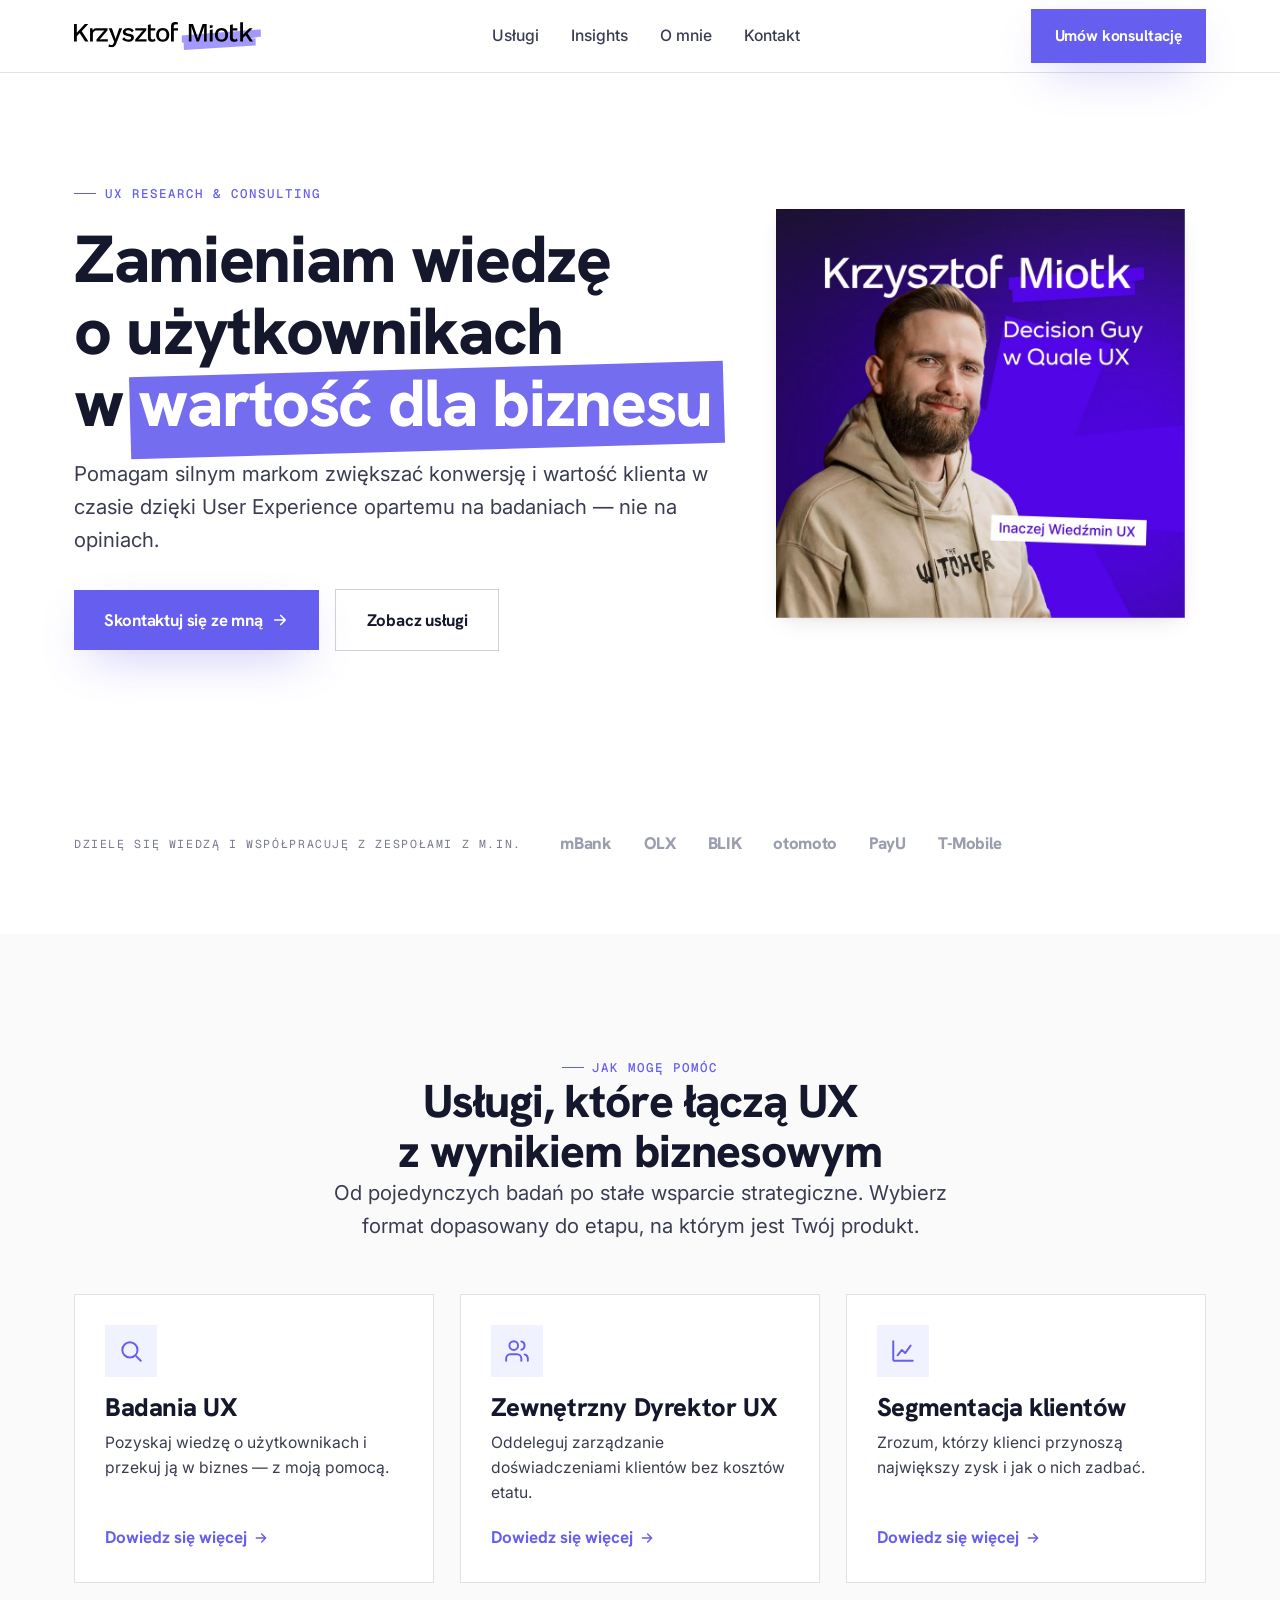
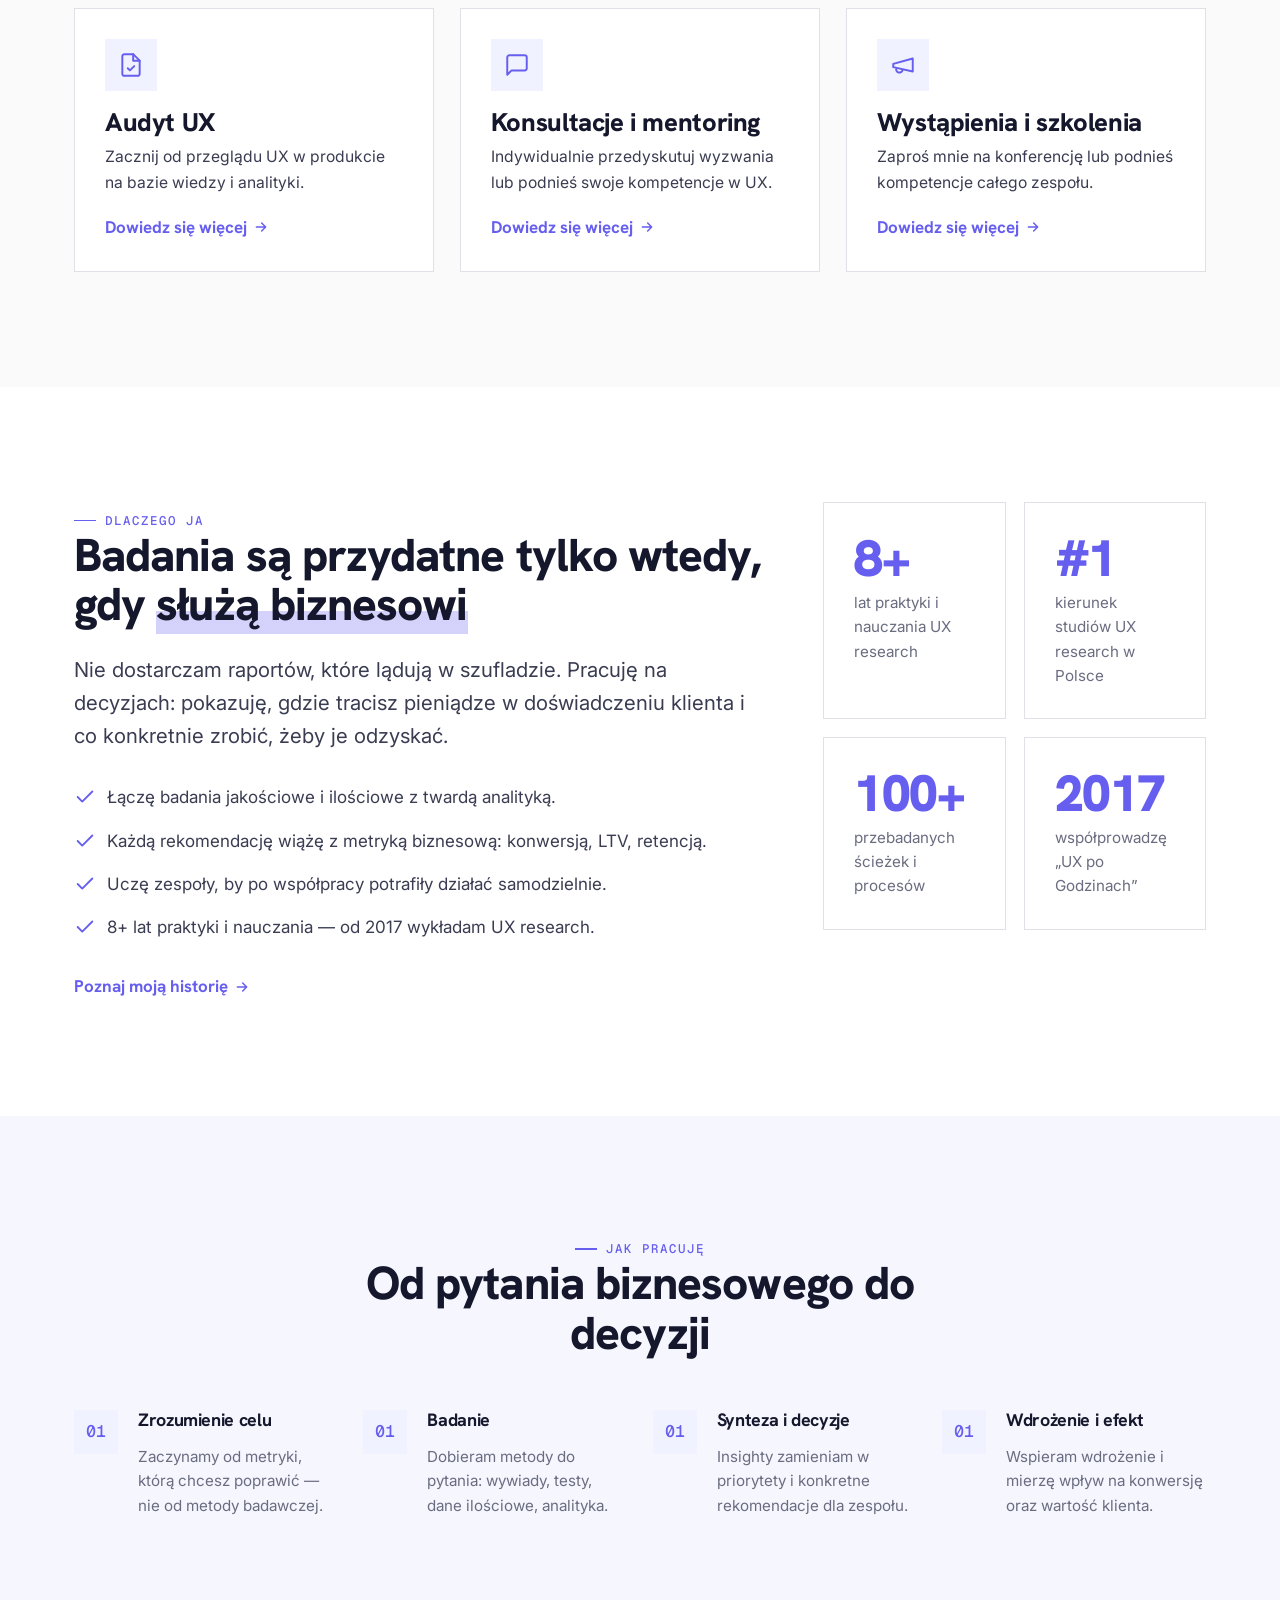
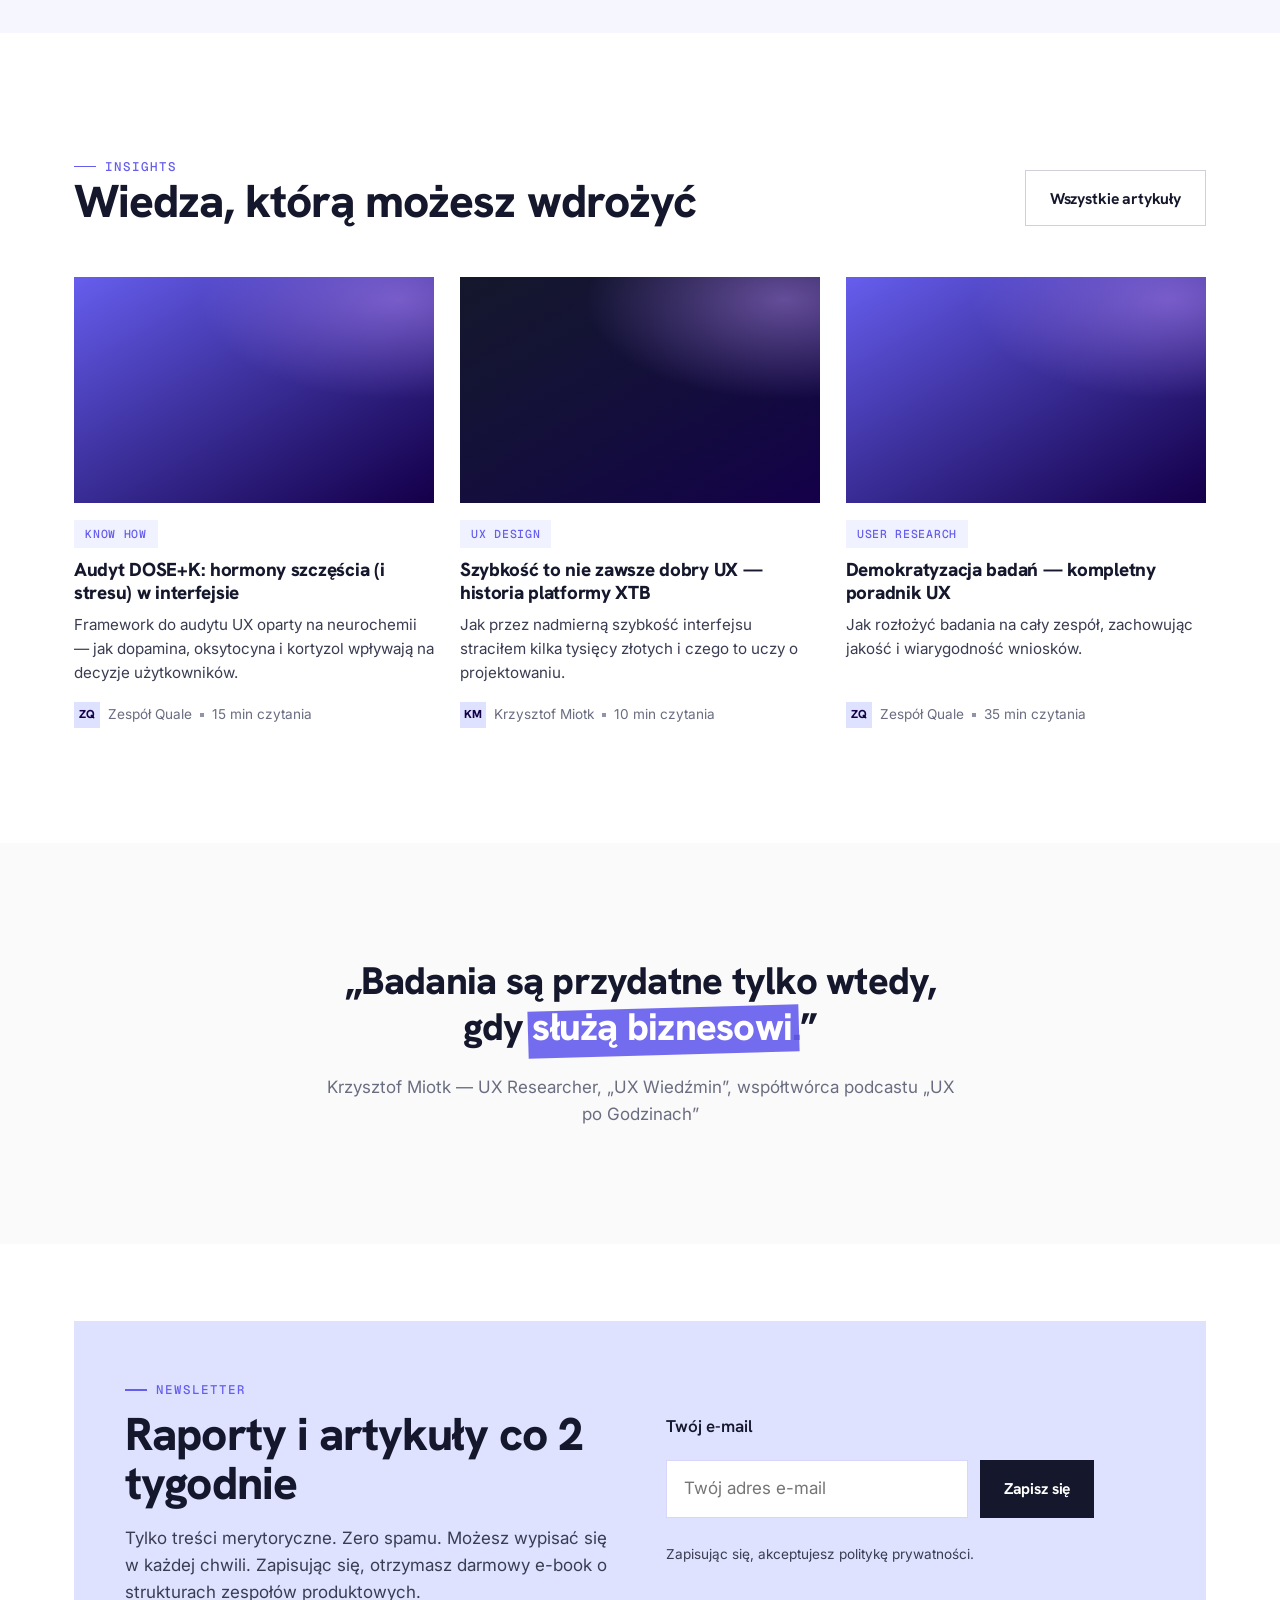
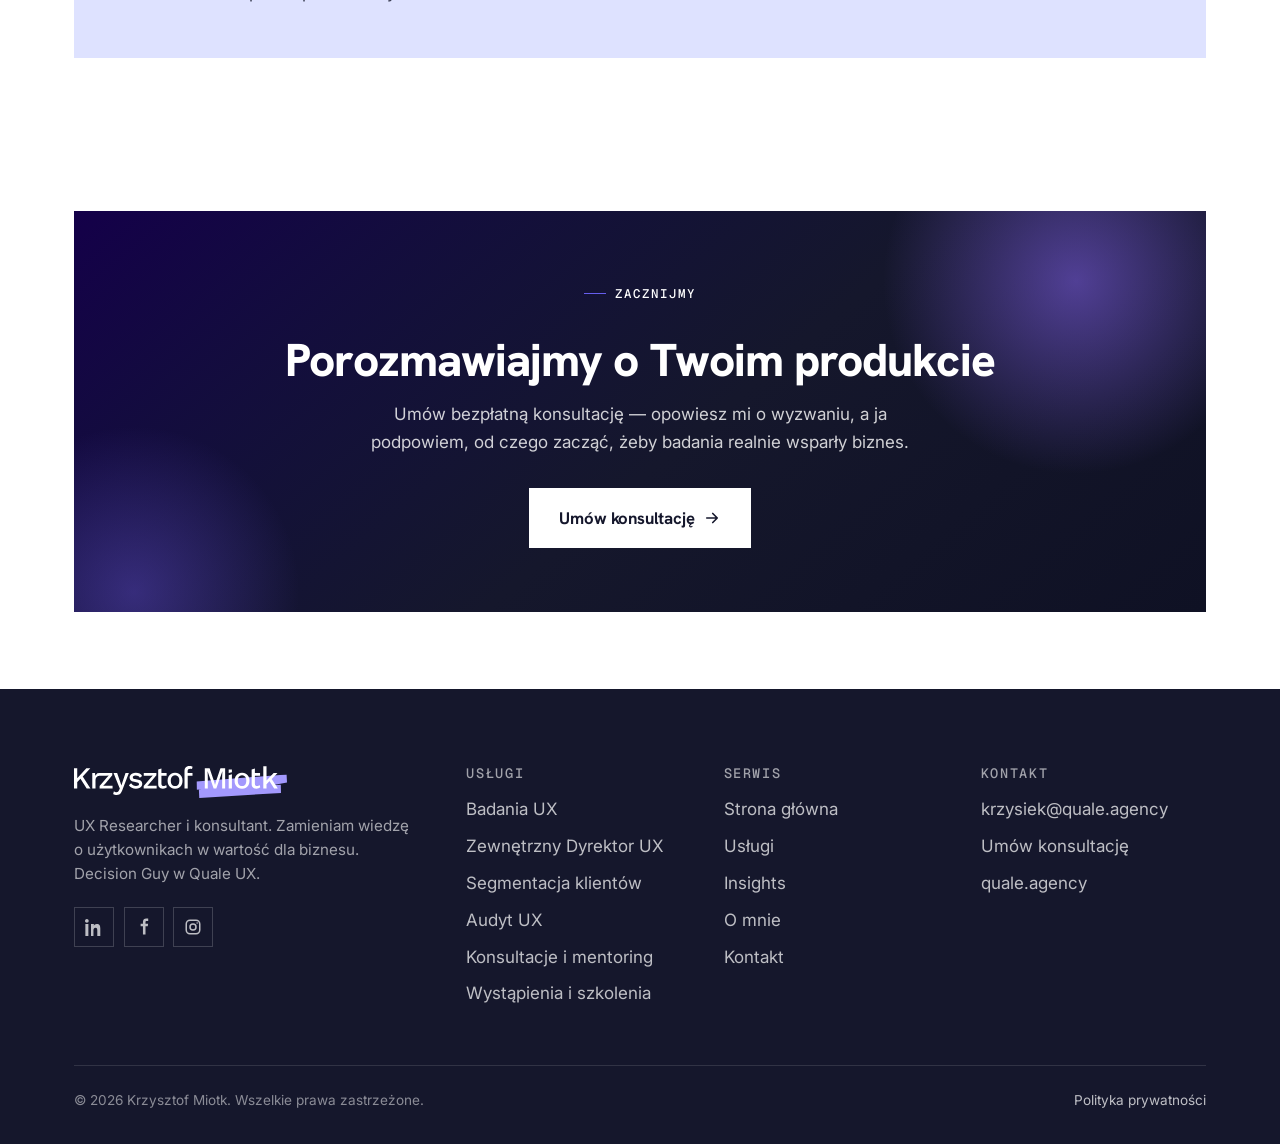
==== index.html @ 033b7e9b "Krzysztof Miotk — strona w brandingu QUALE Wielostronicowy serwis statyczny (HTML/CSS/JS) spójny z q" ====
<!DOCTYPE html>
<html lang="pl">
<head>
<meta charset="utf-8" />
<meta name="viewport" content="width=device-width, initial-scale=1" />
<title>Krzysztof Miotk — Zamieniam wiedzę o użytkownikach w wartość dla biznesu</title>
<meta name="description" content="UX Researcher i konsultant. Pomagam silnym markom zwiększać konwersję i wartość klienta w czasie dzięki User Experience opartemu na badaniach." />
<link rel="preconnect" href="https://fonts.googleapis.com" />
<link rel="preconnect" href="https://fonts.gstatic.com" crossorigin />
<link href="https://fonts.googleapis.com/css2?family=Hanken+Grotesk:wght@400;500;600;700;800;900&family=Inter:wght@400;500;600;700&family=Geist+Mono:wght@400;500&display=swap" rel="stylesheet" />
<link rel="stylesheet" href="css/styles.css" />
</head>
<body>

<!-- ===================== HEADER ===================== -->
<header class="site-header">
  <div class="wrap nav">
    <a href="index.html" class="brand" aria-label="Krzysztof Miotk — strona główna">
      <img src="assets/logo.svg" alt="Krzysztof Miotk" class="brand-logo" width="280" height="42" />
    </a>
    <nav class="nav-links" aria-label="Główna nawigacja">
      <a href="uslugi.html">Usługi</a>
      <a href="insights.html">Insights</a>
      <a href="o-mnie.html">O mnie</a>
      <a href="kontakt.html">Kontakt</a>
    </nav>
    <div class="nav-cta">
      <a href="kontakt.html" class="btn btn--primary nav-desk">Umów konsultację</a>
      <button class="nav-toggle" aria-label="Menu" aria-expanded="false" aria-controls="menu"><span></span></button>
    </div>
  </div>
</header>

<main>
<!-- ===================== HERO ===================== -->
<section class="hero">
  <div class="wrap hero-grid">
    <div>
      <p class="eyebrow" style="margin-bottom:1.2rem">UX Research &amp; Consulting</p>
      <h1>Zamieniam wiedzę o&nbsp;użytkownikach w&nbsp;<span class="mark mark--text">wartość dla biznesu</span></h1>
      <p class="lead">Pomagam silnym markom zwiększać konwersję i wartość klienta w czasie dzięki User Experience opartemu na badaniach — nie na opiniach.</p>
      <div class="hero-cta">
        <a href="kontakt.html" class="btn btn--primary btn--lg">Skontaktuj się ze mną
          <svg viewBox="0 0 24 24" fill="none" stroke="currentColor" stroke-width="2.2" stroke-linecap="round" stroke-linejoin="round"><path d="M5 12h14M13 6l6 6-6 6"/></svg>
        </a>
        <a href="uslugi.html" class="btn btn--ghost btn--lg">Zobacz usługi</a>
      </div>
    </div>
    <figure class="figure hero-figure">
      <img class="portrait-photo" src="assets/img/krzysztof-portret.jpg" alt="Krzysztof Miotk — Decision Guy w Quale UX, inaczej Wiedźmin UX" width="280" height="316" />
    </figure>
  </div>
</section>

<!-- ===================== TRUST ===================== -->
<section class="wrap section--tight">
  <div class="trust">
    <span class="label">Dzielę się wiedzą i&nbsp;współpracuję z&nbsp;zespołami z&nbsp;m.in.</span>
    <div class="logos">
      <span>mBank</span><span>OLX</span><span>BLIK</span><span>otomoto</span><span>PayU</span><span>T-Mobile</span>
    </div>
  </div>
</section>

<!-- ===================== USŁUGI ===================== -->
<section class="section section--soft" id="uslugi">
  <div class="wrap">
    <div class="section-head center reveal">
      <p class="eyebrow" style="justify-content:center">Jak mogę pomóc</p>
      <h2>Usługi, które łączą UX z&nbsp;wynikiem biznesowym</h2>
      <p class="lead">Od pojedynczych badań po stałe wsparcie strategiczne. Wybierz format dopasowany do etapu, na którym jest Twój produkt.</p>
    </div>

    <div class="grid grid-3 reveal">
      <a href="badania-ux.html" class="card">
        <div class="ico">
          <svg viewBox="0 0 24 24" fill="none" stroke="currentColor" stroke-width="1.8" stroke-linecap="round" stroke-linejoin="round"><circle cx="11" cy="11" r="7"/><path d="M21 21l-4.3-4.3"/></svg>
        </div>
        <h3>Badania UX</h3>
        <p>Pozyskaj wiedzę o użytkownikach i przekuj ją w biznes — z moją pomocą.</p>
        <span class="card-foot link-arrow">Dowiedz się więcej <svg viewBox="0 0 24 24" fill="none" stroke="currentColor" stroke-width="2.2" stroke-linecap="round" stroke-linejoin="round"><path d="M5 12h14M13 6l6 6-6 6"/></svg></span>
      </a>

      <a href="zewnetrzny-dyrektor-ux.html" class="card">
        <div class="ico">
          <svg viewBox="0 0 24 24" fill="none" stroke="currentColor" stroke-width="1.8" stroke-linecap="round" stroke-linejoin="round"><path d="M16 21v-2a4 4 0 0 0-4-4H6a4 4 0 0 0-4 4v2"/><circle cx="9" cy="7" r="4"/><path d="M22 21v-2a4 4 0 0 0-3-3.87M16 3.13a4 4 0 0 1 0 7.75"/></svg>
        </div>
        <h3>Zewnętrzny Dyrektor UX</h3>
        <p>Oddeleguj zarządzanie doświadczeniami klientów bez kosztów etatu.</p>
        <span class="card-foot link-arrow">Dowiedz się więcej <svg viewBox="0 0 24 24" fill="none" stroke="currentColor" stroke-width="2.2" stroke-linecap="round" stroke-linejoin="round"><path d="M5 12h14M13 6l6 6-6 6"/></svg></span>
      </a>

      <a href="segmentacja-klientow.html" class="card">
        <div class="ico">
          <svg viewBox="0 0 24 24" fill="none" stroke="currentColor" stroke-width="1.8" stroke-linecap="round" stroke-linejoin="round"><path d="M21 21H4a1 1 0 0 1-1-1V3"/><path d="M7 16l4-5 3 3 5-7"/></svg>
        </div>
        <h3>Segmentacja klientów</h3>
        <p>Zrozum, którzy klienci przynoszą największy zysk i jak o nich zadbać.</p>
        <span class="card-foot link-arrow">Dowiedz się więcej <svg viewBox="0 0 24 24" fill="none" stroke="currentColor" stroke-width="2.2" stroke-linecap="round" stroke-linejoin="round"><path d="M5 12h14M13 6l6 6-6 6"/></svg></span>
      </a>

      <a href="audyt-ux.html" class="card">
        <div class="ico">
          <svg viewBox="0 0 24 24" fill="none" stroke="currentColor" stroke-width="1.8" stroke-linecap="round" stroke-linejoin="round"><path d="M14 2H6a2 2 0 0 0-2 2v16a2 2 0 0 0 2 2h12a2 2 0 0 0 2-2V8z"/><path d="M14 2v6h6M9 15l2 2 4-4"/></svg>
        </div>
        <h3>Audyt UX</h3>
        <p>Zacznij od przeglądu UX w produkcie na bazie wiedzy i analityki.</p>
        <span class="card-foot link-arrow">Dowiedz się więcej <svg viewBox="0 0 24 24" fill="none" stroke="currentColor" stroke-width="2.2" stroke-linecap="round" stroke-linejoin="round"><path d="M5 12h14M13 6l6 6-6 6"/></svg></span>
      </a>

      <a href="konsultacje-i-mentoring.html" class="card">
        <div class="ico">
          <svg viewBox="0 0 24 24" fill="none" stroke="currentColor" stroke-width="1.8" stroke-linecap="round" stroke-linejoin="round"><path d="M21 15a2 2 0 0 1-2 2H7l-4 4V5a2 2 0 0 1 2-2h14a2 2 0 0 1 2 2z"/></svg>
        </div>
        <h3>Konsultacje i mentoring</h3>
        <p>Indywidualnie przedyskutuj wyzwania lub podnieś swoje kompetencje w UX.</p>
        <span class="card-foot link-arrow">Dowiedz się więcej <svg viewBox="0 0 24 24" fill="none" stroke="currentColor" stroke-width="2.2" stroke-linecap="round" stroke-linejoin="round"><path d="M5 12h14M13 6l6 6-6 6"/></svg></span>
      </a>

      <a href="wystapienia-i-szkolenia.html" class="card">
        <div class="ico">
          <svg viewBox="0 0 24 24" fill="none" stroke="currentColor" stroke-width="1.8" stroke-linecap="round" stroke-linejoin="round"><path d="M3 11l18-5v12L3 14v-3zM11.6 16.8a3 3 0 1 1-5.8-1.6"/></svg>
        </div>
        <h3>Wystąpienia i szkolenia</h3>
        <p>Zaproś mnie na konferencję lub podnieś kompetencje całego zespołu.</p>
        <span class="card-foot link-arrow">Dowiedz się więcej <svg viewBox="0 0 24 24" fill="none" stroke="currentColor" stroke-width="2.2" stroke-linecap="round" stroke-linejoin="round"><path d="M5 12h14M13 6l6 6-6 6"/></svg></span>
      </a>
    </div>
  </div>
</section>

<!-- ===================== WARTOŚĆ / DLACZEGO ===================== -->
<section class="section">
  <div class="wrap split">
    <div class="reveal">
      <p class="eyebrow">Dlaczego ja</p>
      <h2 class="mb-3">Badania są przydatne tylko wtedy, gdy <span class="uline">służą biznesowi</span></h2>
      <p class="lead mb-3">Nie dostarczam raportów, które lądują w szufladzie. Pracuję na decyzjach: pokazuję, gdzie tracisz pieniądze w doświadczeniu klienta i co konkretnie zrobić, żeby je odzyskać.</p>
      <ul class="checklist">
        <li><svg viewBox="0 0 24 24" fill="none" stroke="currentColor" stroke-width="2" stroke-linecap="round" stroke-linejoin="round"><path d="M20 6L9 17l-5-5"/></svg> Łączę badania jakościowe i ilościowe z twardą analityką.</li>
        <li><svg viewBox="0 0 24 24" fill="none" stroke="currentColor" stroke-width="2" stroke-linecap="round" stroke-linejoin="round"><path d="M20 6L9 17l-5-5"/></svg> Każdą rekomendację wiążę z metryką biznesową: konwersją, LTV, retencją.</li>
        <li><svg viewBox="0 0 24 24" fill="none" stroke="currentColor" stroke-width="2" stroke-linecap="round" stroke-linejoin="round"><path d="M20 6L9 17l-5-5"/></svg> Uczę zespoły, by po współpracy potrafiły działać samodzielnie.</li>
        <li><svg viewBox="0 0 24 24" fill="none" stroke="currentColor" stroke-width="2" stroke-linecap="round" stroke-linejoin="round"><path d="M20 6L9 17l-5-5"/></svg> 8+ lat praktyki i nauczania — od 2017 wykładam UX research.</li>
      </ul>
      <a href="o-mnie.html" class="link-arrow mt-3">Poznaj moją historię <svg viewBox="0 0 24 24" fill="none" stroke="currentColor" stroke-width="2.2" stroke-linecap="round" stroke-linejoin="round"><path d="M5 12h14M13 6l6 6-6 6"/></svg></a>
    </div>
    <div class="stats reveal" style="grid-template-columns:1fr 1fr; gap:18px;">
      <div class="card stat"><div class="num">8+</div><div class="cap">lat praktyki i nauczania UX research</div></div>
      <div class="card stat"><div class="num">#1</div><div class="cap">kierunek studiów UX research w Polsce</div></div>
      <div class="card stat"><div class="num">100+</div><div class="cap">przebadanych ścieżek i procesów</div></div>
      <div class="card stat"><div class="num">2017</div><div class="cap">współprowadzę „UX po Godzinach”</div></div>
    </div>
  </div>
</section>

<!-- ===================== PODEJŚCIE ===================== -->
<section class="section section--tint">
  <div class="wrap">
    <div class="section-head center reveal">
      <p class="eyebrow" style="justify-content:center">Jak pracuję</p>
      <h2>Od pytania biznesowego do decyzji</h2>
    </div>
    <div class="grid grid-4 reveal">
      <div class="step stack">
        <h4>Zrozumienie celu</h4>
        <p class="muted" style="font-size:.95rem">Zaczynamy od metryki, którą chcesz poprawić — nie od metody badawczej.</p>
      </div>
      <div class="step stack">
        <h4>Badanie</h4>
        <p class="muted" style="font-size:.95rem">Dobieram metody do pytania: wywiady, testy, dane ilościowe, analityka.</p>
      </div>
      <div class="step stack">
        <h4>Synteza i decyzje</h4>
        <p class="muted" style="font-size:.95rem">Insighty zamieniam w priorytety i konkretne rekomendacje dla zespołu.</p>
      </div>
      <div class="step stack">
        <h4>Wdrożenie i efekt</h4>
        <p class="muted" style="font-size:.95rem">Wspieram wdrożenie i mierzę wpływ na konwersję oraz wartość klienta.</p>
      </div>
    </div>
  </div>
</section>

<!-- ===================== INSIGHTS PREVIEW ===================== -->
<section class="section">
  <div class="wrap">
    <div class="section-head reveal" style="display:flex; justify-content:space-between; align-items:flex-end; max-width:none; gap:1rem; flex-wrap:wrap;">
      <div>
        <p class="eyebrow">Insights</p>
        <h2>Wiedza, którą możesz wdrożyć</h2>
      </div>
      <a href="insights.html" class="btn btn--ghost">Wszystkie artykuły</a>
    </div>
    <div class="grid grid-3 reveal">
      <a href="insights.html" class="article" data-cat="strategia">
        <div class="thumb"></div>
        <div class="meta"><span class="tag">Know How</span></div>
        <h3>Audyt DOSE+K: hormony szczęścia (i stresu) w interfejsie</h3>
        <p>Framework do audytu UX oparty na neurochemii — jak dopamina, oksytocyna i kortyzol wpływają na decyzje użytkowników.</p>
        <div class="byline"><span class="avatar">ZQ</span> Zespół Quale <span class="dot"></span> 15 min czytania</div>
      </a>
      <a href="insights.html" class="article" data-cat="product">
        <div class="thumb alt"></div>
        <div class="meta"><span class="tag">UX Design</span></div>
        <h3>Szybkość to nie zawsze dobry UX — historia platformy XTB</h3>
        <p>Jak przez nadmierną szybkość interfejsu straciłem kilka tysięcy złotych i czego to uczy o projektowaniu.</p>
        <div class="byline"><span class="avatar">KM</span> Krzysztof Miotk <span class="dot"></span> 10 min czytania</div>
      </a>
      <a href="insights.html" class="article" data-cat="research">
        <div class="thumb"></div>
        <div class="meta"><span class="tag">User Research</span></div>
        <h3>Demokratyzacja badań — kompletny poradnik UX</h3>
        <p>Jak rozłożyć badania na cały zespół, zachowując jakość i wiarygodność wniosków.</p>
        <div class="byline"><span class="avatar">ZQ</span> Zespół Quale <span class="dot"></span> 35 min czytania</div>
      </a>
    </div>
  </div>
</section>

<!-- ===================== CYTAT ===================== -->
<section class="section section--soft">
  <div class="wrap center reveal" style="max-width:62ch">
    <p class="quote">„Badania są przydatne tylko wtedy, gdy <span class="mark">służą biznesowi</span>.”</p>
    <p class="mt-3 muted">Krzysztof Miotk — UX Researcher, „UX Wiedźmin”, współtwórca podcastu „UX po Godzinach”</p>
  </div>
</section>

<!-- ===================== NEWSLETTER ===================== -->
<section class="section section--tight">
  <div class="wrap">
    <div class="newsletter reveal">
      <div class="grid grid-2" style="align-items:center; gap:clamp(24px,4vw,56px)">
        <div>
          <p class="eyebrow">Newsletter</p>
          <h2 style="margin:.6rem 0 1rem">Raporty i artykuły co 2 tygodnie</h2>
          <p>Tylko treści merytoryczne. Zero spamu. Możesz wypisać się w każdej chwili. Zapisując się, otrzymasz darmowy e-book o strukturach zespołów produktowych.</p>
        </div>
        <div>
          <form data-demo>
            <label for="nl-email" class="visually-hidden" style="font-family:var(--font-display);font-weight:600;display:block;margin-bottom:.5rem">Twój e-mail</label>
            <div style="display:flex; gap:.75rem; flex-wrap:wrap;">
              <input id="nl-email" type="email" required placeholder="Twój adres e-mail" />
              <button type="submit" class="btn btn--dark">Zapisz się</button>
            </div>
            <p class="small" data-note>Zapisując się, akceptujesz politykę prywatności.</p>
          </form>
        </div>
      </div>
    </div>
  </div>
</section>

<!-- ===================== CTA BAND ===================== -->
<section class="section section--tight">
  <div class="wrap">
    <div class="cta-band reveal">
      <p class="eyebrow" style="justify-content:center; color:#fff">Zacznijmy</p>
      <h2>Porozmawiajmy o Twoim produkcie</h2>
      <p>Umów bezpłatną konsultację — opowiesz mi o wyzwaniu, a ja podpowiem, od czego zacząć, żeby badania realnie wsparły biznes.</p>
      <a href="kontakt.html" class="btn btn--light btn--lg">Umów konsultację
        <svg viewBox="0 0 24 24" fill="none" stroke="currentColor" stroke-width="2.2" stroke-linecap="round" stroke-linejoin="round"><path d="M5 12h14M13 6l6 6-6 6"/></svg>
      </a>
    </div>
  </div>
</section>
</main>

<!-- ===================== FOOTER ===================== -->
<footer class="site-footer">
  <div class="wrap">
    <div class="footer-grid">
      <div>
        <div class="brand"><img src="assets/logo-white.svg" alt="Krzysztof Miotk" class="brand-logo" width="280" height="42" /></div>
        <p class="footer-about">UX Researcher i konsultant. Zamieniam wiedzę o użytkownikach w wartość dla biznesu. Decision Guy w Quale UX.</p>
        <div class="socials">
          <a href="https://www.linkedin.com/" aria-label="LinkedIn" target="_blank" rel="noopener"><svg viewBox="0 0 24 24" fill="currentColor"><path d="M4.98 3.5A2.5 2.5 0 1 1 0 3.5a2.5 2.5 0 0 1 4.98 0zM.5 8h4V24h-4V8zM8 8h3.8v2.2h.05c.53-1 1.83-2.2 3.77-2.2 4.03 0 4.78 2.65 4.78 6.1V24h-4v-7.1c0-1.7-.03-3.9-2.38-3.9-2.38 0-2.75 1.86-2.75 3.78V24H8V8z"/></svg></a>
          <a href="https://www.facebook.com/" aria-label="Facebook" target="_blank" rel="noopener"><svg viewBox="0 0 24 24" fill="currentColor"><path d="M14 9h3l.5-3.5H14V3.8c0-1 .3-1.7 1.8-1.7H17.6V-1.2C17.3-1.3 16.3-1.4 15-1.4c-2.6 0-4.4 1.6-4.4 4.5V5.5H7.5V9h3.1v11H14V9z" transform="translate(0 2)"/></svg></a>
          <a href="https://www.instagram.com/" aria-label="Instagram" target="_blank" rel="noopener"><svg viewBox="0 0 24 24" fill="none" stroke="currentColor" stroke-width="2"><rect x="3" y="3" width="18" height="18" rx="5"/><circle cx="12" cy="12" r="4"/><circle cx="17.5" cy="6.5" r="1" fill="currentColor" stroke="none"/></svg></a>
        </div>
      </div>
      <div class="footer-col">
        <h4>Usługi</h4>
        <ul>
          <li><a href="badania-ux.html">Badania UX</a></li>
          <li><a href="zewnetrzny-dyrektor-ux.html">Zewnętrzny Dyrektor UX</a></li>
          <li><a href="segmentacja-klientow.html">Segmentacja klientów</a></li>
          <li><a href="audyt-ux.html">Audyt UX</a></li>
          <li><a href="konsultacje-i-mentoring.html">Konsultacje i mentoring</a></li>
          <li><a href="wystapienia-i-szkolenia.html">Wystąpienia i szkolenia</a></li>
        </ul>
      </div>
      <div class="footer-col">
        <h4>Serwis</h4>
        <ul>
          <li><a href="index.html">Strona główna</a></li>
          <li><a href="uslugi.html">Usługi</a></li>
          <li><a href="insights.html">Insights</a></li>
          <li><a href="o-mnie.html">O mnie</a></li>
          <li><a href="kontakt.html">Kontakt</a></li>
        </ul>
      </div>
      <div class="footer-col">
        <h4>Kontakt</h4>
        <ul>
          <li><a href="mailto:krzysiek@quale.agency">krzysiek@quale.agency</a></li>
          <li><a href="kontakt.html">Umów konsultację</a></li>
          <li><a href="https://quale.agency" target="_blank" rel="noopener">quale.agency</a></li>
        </ul>
      </div>
    </div>
    <div class="footer-bottom">
      <span>© <span data-year>2025</span> Krzysztof Miotk. Wszelkie prawa zastrzeżone.</span>
      <a href="#">Polityka prywatności</a>
    </div>
  </div>
</footer>

<script src="js/main.js"></script>
</body>
</html>
---- css/styles.css ----
/* =========================================================================
   Krzysztof Miotk — Design System (spójny z QUALE Branding)
   Tokeny przeniesione 1:1 z quale.agency:
   - Fonty:  Hanken Grotesk (display) / Inter (sans) / Geist Mono (mono)
   - Kolory: brand purple oklch(57.2% .21 280), brand-dark #15172c, itd.
   ========================================================================= */

:root {
  /* --- Marka (z quale.agency) --- */
  --brand:            oklch(57.2% 0.21 280);   /* fioletowy akcent QUALE */
  --brand-strong:     oklch(50% 0.23 282);     /* mocniejszy hover */
  --brand-deep:       oklch(20% 0.12 282);     /* deep purple (gradienty) */
  --brand-light:      oklch(92% 0.048 280);    /* lawenda (tła) */
  --brand-lighter:    oklch(96.5% 0.022 285);  /* bardzo jasna lawenda */
  --brand-dark:       #15172c;                 /* granat / primary text */
  --brand-yellow:     oklch(87.6% 0.174 97);   /* żółty akcent */

  /* --- Neutralne --- */
  --bg:               #ffffff;
  --bg-soft:          #fafafa;
  --bg-tint:          oklch(97.5% 0.012 285);
  --ink:              #15172c;
  --ink-soft:         #3a3d52;
  --muted:            #6a6d80;
  --muted-2:          #9094a6;
  --line:             oklch(91% 0.008 285);
  --line-strong:      oklch(86% 0.012 285);
  --white:            #ffffff;

  /* --- Typografia --- */
  --font-display: "Hanken Grotesk", "Inter", system-ui, sans-serif;
  --font-sans:    "Inter", system-ui, -apple-system, sans-serif;
  --font-mono:    "Geist Mono", ui-monospace, "SFMono-Regular", Menlo, monospace;

  /* --- Skala / promienie / cienie --- */
  --maxw: 1180px;
  --radius-sm: 0px;
  --radius:    0px;
  --radius-lg: 0px;
  --radius-xl: 0px;
  --shadow-sm: 0 1px 2px rgba(21,23,44,.04), 0 1px 3px rgba(21,23,44,.06);
  --shadow:    0 8px 24px -8px rgba(21,23,44,.12), 0 2px 8px -4px rgba(21,23,44,.08);
  --shadow-lg: 0 24px 60px -20px rgba(21,23,44,.22);
  --shadow-brand: 0 18px 48px -16px oklch(57.2% 0.21 280 / .45);

  --ease: cubic-bezier(.22,.61,.36,1);
}

/* ---------------------------------------------------------------- Reset */
*, *::before, *::after { box-sizing: border-box; }
* { margin: 0; }
html { scroll-behavior: smooth; -webkit-text-size-adjust: 100%; }
body {
  font-family: var(--font-sans);
  color: var(--ink);
  background: var(--bg);
  line-height: 1.6;
  font-size: 17px;
  -webkit-font-smoothing: antialiased;
  text-rendering: optimizeLegibility;
  overflow-x: hidden;
}
img, svg, video { display: block; max-width: 100%; }
a { color: inherit; text-decoration: none; }
button { font: inherit; cursor: pointer; border: none; background: none; }
ul { list-style: none; padding: 0; }
:focus-visible { outline: 3px solid var(--brand); outline-offset: 3px; border-radius: 4px; }

/* ------------------------------------------------------------ Typografia */
h1, h2, h3, h4 {
  font-family: var(--font-display);
  font-weight: 800;
  line-height: 1.08;
  letter-spacing: -0.02em;
  color: var(--ink);
}
h1 { font-size: clamp(2.4rem, 5.2vw, 4.2rem); }
h2 { font-size: clamp(1.9rem, 3.6vw, 3rem); }
h3 { font-size: clamp(1.3rem, 2vw, 1.7rem); letter-spacing: -0.015em; }
h4 { font-size: 1.12rem; font-weight: 700; }
p  { color: var(--ink-soft); }

.eyebrow {
  font-family: var(--font-mono);
  font-size: .78rem;
  font-weight: 500;
  letter-spacing: 0.16em;
  text-transform: uppercase;
  color: var(--brand);
  display: inline-flex;
  align-items: center;
  gap: .55rem;
}
.eyebrow::before {
  content: "";
  width: 22px; height: 1.5px;
  background: var(--brand);
  display: inline-block;
}

/* Sygnaturowy "marker" QUALE — fioletowe podświetlenie za słowem */
.mark { position: relative; white-space: nowrap; z-index: 0; }
.mark::before {
  content: "";
  position: absolute;
  inset: 12% -.18em -6% -.12em;
  background: var(--brand);
  opacity: .9;
  border-radius: 0;
  transform: rotate(-1.6deg);
  z-index: -1;
}
.mark--text { color: var(--white); }
/* wariant tylko-podkreślenie (na jasnym tle nagłówków) */
.uline { background-image: linear-gradient(transparent 62%, oklch(57.2% 0.21 280 / .28) 0); }

/* ---------------------------------------------------------------- Layout */
.wrap { width: 100%; max-width: var(--maxw); margin-inline: auto; padding-inline: 24px; }
.section { padding-block: clamp(64px, 9vw, 120px); }
.section--tight { padding-block: clamp(48px, 6vw, 80px); }
.section--soft { background: var(--bg-soft); }
.section--tint { background: var(--bg-tint); }
.center { text-align: center; }
.lead { font-size: clamp(1.05rem, 1.6vw, 1.3rem); color: var(--ink-soft); max-width: 60ch; }
.center .lead { margin-inline: auto; }
.section-head { max-width: 56ch; margin-bottom: clamp(36px, 4vw, 56px); }
.center.section-head { margin-inline: auto; }
.stack > * + * { margin-top: 1rem; }

/* ---------------------------------------------------------------- Buttons */
.btn {
  display: inline-flex; align-items: center; justify-content: center; gap: .5rem;
  font-family: var(--font-display);
  font-weight: 700;
  font-size: .98rem;
  letter-spacing: -0.01em;
  padding: 0.9rem 1.5rem;
  border-radius: 0px;
  transition: transform .2s var(--ease), background .2s, box-shadow .2s, color .2s;
  white-space: nowrap;
}
.btn svg { width: 18px; height: 18px; }
.btn--primary { background: var(--brand); color: #fff; box-shadow: var(--shadow-brand); }
.btn--primary:hover { background: var(--brand-strong); transform: translateY(-2px); }
.btn--dark { background: var(--brand-dark); color: #fff; }
.btn--dark:hover { background: #20233f; transform: translateY(-2px); }
.btn--ghost { background: transparent; color: var(--ink); border: 1.5px solid var(--line-strong); }
.btn--ghost:hover { border-color: var(--brand); color: var(--brand); }
.btn--light { background: #fff; color: var(--brand-dark); }
.btn--light:hover { transform: translateY(-2px); box-shadow: var(--shadow-lg); }
.btn--lg { padding: 1.05rem 1.9rem; font-size: 1.05rem; }
.btn--block { width: 100%; }
.link-arrow {
  display: inline-flex; align-items: center; gap: .4rem;
  font-family: var(--font-display); font-weight: 700; color: var(--brand);
}
.link-arrow svg { width: 16px; height: 16px; transition: transform .2s var(--ease); }
.link-arrow:hover svg { transform: translateX(4px); }

/* ---------------------------------------------------------------- Header */
.site-header {
  position: sticky; top: 0; z-index: 100;
  background: oklch(100% 0 0 / .82);
  backdrop-filter: saturate(160%) blur(14px);
  border-bottom: 1px solid var(--line);
}
.nav { display: flex; align-items: center; justify-content: space-between; height: 72px; gap: 1.5rem; }
.brand { display: inline-flex; align-items: center; }
.brand-logo { height: 28px; width: auto; display: block; }
.site-footer .brand-logo { height: 32px; }
.nav-links { display: flex; align-items: center; gap: 2rem; }
.nav-links a { font-weight: 500; font-size: .98rem; color: var(--ink-soft); transition: color .15s; position: relative; }
.nav-links a:hover, .nav-links a[aria-current="page"] { color: var(--ink); }
.nav-links a[aria-current="page"]::after {
  content:""; position:absolute; left:0; right:0; bottom:-6px; height:2px; background: var(--brand); border-radius: 2px;
}
.nav-cta { display: flex; align-items: center; gap: .75rem; }
.nav-toggle { display: none; width: 44px; height: 44px; border-radius: 0px; align-items: center; justify-content: center; }
.nav-toggle span, .nav-toggle span::before, .nav-toggle span::after {
  content: ""; display: block; width: 22px; height: 2px; background: var(--ink); border-radius: 2px; transition: .25s var(--ease); position: relative;
}
.nav-toggle span::before { position: absolute; top: -7px; }
.nav-toggle span::after { position: absolute; top: 7px; }
body.nav-open .nav-toggle span { background: transparent; }
body.nav-open .nav-toggle span::before { top: 0; transform: rotate(45deg); }
body.nav-open .nav-toggle span::after { top: 0; transform: rotate(-45deg); }

/* ---------------------------------------------------------------- Hero */
.hero { position: relative; padding-block: clamp(56px, 8vw, 104px); overflow: clip; }
.hero-grid { display: grid; grid-template-columns: 1.05fr 0.95fr; gap: clamp(32px, 5vw, 72px); align-items: center; }
.hero h1 { margin-bottom: 1.25rem; }
.hero .lead { margin-bottom: 2rem; }
.hero-cta { display: flex; flex-wrap: wrap; gap: 1rem; align-items: center; }
.hero-portrait {
  position: relative; width: 100%; border-radius: var(--radius-xl); overflow: hidden;
  background: linear-gradient(155deg, var(--brand) 0%, var(--brand-deep) 92%);
  aspect-ratio: 4/5; box-shadow: var(--shadow-brand);
  display: grid; place-items: end center;
}
.hero-portrait .glow { position:absolute; inset:0; background: radial-gradient(120% 90% at 80% 0%, oklch(70% 0.18 300 / .55), transparent 60%); }
.hero-badge {
  position: absolute; left: 18px; bottom: 18px; right: 18px;
  background: oklch(100% 0 0 / .12); backdrop-filter: blur(8px);
  border: 1px solid oklch(100% 0 0 / .22);
  border-radius: var(--radius); padding: 16px 18px; color: #fff; z-index: 2;
}
.hero-badge .role { font-family: var(--font-mono); font-size: .72rem; letter-spacing: .14em; text-transform: uppercase; opacity: .85; }
.hero-badge .name { font-family: var(--font-display); font-weight: 800; font-size: 1.2rem; margin-top: 2px; }
.hero-portrait .silhouette { width: 86%; height: 92%; align-self:end; background: linear-gradient(transparent, oklch(20% 0.12 282 / .35)); border-radius: 0px; display:grid; place-items:center; }
.hero-portrait .initials { font-family: var(--font-display); font-weight: 900; font-size: clamp(5rem, 12vw, 9rem); color: oklch(100% 0 0 / .14); letter-spacing: -0.04em; }

/* Zdjęcia — portret i media w kartach (ostre narożniki, branding QUALE) */
.portrait-photo { width: 100%; height: auto; display: block; box-shadow: var(--shadow-brand); }
.figure { margin: 0; }
.figure img { width: 100%; height: auto; display: block; box-shadow: var(--shadow); }
.media-cover { width: 100%; height: 100%; object-fit: cover; display: block; }
.article .thumb img, .featured .feat-media img { width: 100%; height: 100%; object-fit: cover; display: block; }
.feat-media.has-img::after, .thumb.has-img::after { content: none; }

/* pasek zaufania / klienci */
.trust { display:flex; flex-wrap:wrap; align-items:center; gap: 1.4rem 2.4rem; opacity:.9; }
.trust .label { font-family: var(--font-mono); font-size:.72rem; letter-spacing:.14em; text-transform:uppercase; color: var(--muted); }
.trust .logos { display:flex; flex-wrap:wrap; gap: 1rem 2rem; align-items:center; }
.trust .logos span { font-family: var(--font-display); font-weight: 800; color: var(--muted-2); font-size: 1.05rem; letter-spacing:-.02em; }

/* ---------------------------------------------------------------- Cards / grids */
.grid { display: grid; gap: clamp(18px, 2vw, 28px); }
.grid-2 { grid-template-columns: repeat(2, 1fr); }
.grid-3 { grid-template-columns: repeat(3, 1fr); }
.grid-4 { grid-template-columns: repeat(4, 1fr); }

.card {
  background: var(--white); border: 1px solid var(--line);
  border-radius: var(--radius-lg); padding: clamp(22px, 2.4vw, 30px);
  transition: transform .25s var(--ease), box-shadow .25s, border-color .25s;
  display: flex; flex-direction: column; height: 100%;
}
.card:hover { transform: translateY(-4px); box-shadow: var(--shadow); border-color: var(--line-strong); }
.card .ico {
  width: 52px; height: 52px; border-radius: 0px; display: grid; place-items: center;
  background: var(--brand-lighter); color: var(--brand); margin-bottom: 1.1rem;
}
.card .ico svg { width: 26px; height: 26px; }
.card h3 { margin-bottom: .5rem; }
.card p { font-size: .98rem; flex: 1; }
.card .card-foot { margin-top: 1.2rem; }

/* karta-usługa jako link (cała klikalna) */
a.card { color: inherit; }
a.card:hover h3 { color: var(--brand); }

/* numerowane kroki */
.steps { counter-reset: step; }
.step { position: relative; padding-left: 64px; }
.step::before {
  counter-increment: step; content: counter(step,decimal-leading-zero);
  position: absolute; left: 0; top: 0;
  font-family: var(--font-mono); font-weight: 500; font-size: 1.05rem;
  color: var(--brand); background: var(--brand-lighter);
  width: 44px; height: 44px; border-radius: 0px; display: grid; place-items: center;
}

/* lista korzyści */
.checklist li { display:flex; gap:.7rem; align-items:flex-start; padding-block:.5rem; color: var(--ink-soft); }
.checklist li svg { flex:0 0 22px; width:22px; height:22px; color: var(--brand); margin-top:2px; }

/* ---------------------------------------------------------------- Insights (styl quale) */
.tag {
  display: inline-flex; align-items: center;
  font-family: var(--font-mono); font-size: .72rem; font-weight: 500;
  letter-spacing: .06em; text-transform: uppercase;
  padding: .3rem .7rem; border-radius: 0px;
  background: var(--brand-lighter); color: var(--brand);
}
.filters { display: flex; flex-wrap: wrap; gap: .6rem; margin-bottom: 2.5rem; }
.filter {
  font-family: var(--font-display); font-weight: 600; font-size: .92rem;
  padding: .55rem 1.05rem; border-radius: 0px;
  border: 1.5px solid var(--line-strong); color: var(--ink-soft);
  transition: .2s var(--ease);
}
.filter:hover { border-color: var(--brand); color: var(--brand); }
.filter.is-active { background: var(--brand-dark); border-color: var(--brand-dark); color: #fff; }

.article { display:flex; flex-direction: column; height:100%; }
.article .thumb {
  aspect-ratio: 16/10; border-radius: var(--radius); overflow:hidden; margin-bottom: 1.1rem;
  background: linear-gradient(150deg, var(--brand) 0%, var(--brand-deep) 100%);
  position: relative;
}
.article .thumb::after { content:""; position:absolute; inset:0; background: radial-gradient(100% 80% at 90% 10%, oklch(72% .16 300 / .5), transparent 55%); }
.article .thumb.alt { background: linear-gradient(150deg, var(--brand-dark) 0%, var(--brand-deep) 100%); }
.article .meta { display:flex; align-items:center; gap:.6rem; margin-bottom:.7rem; flex-wrap:wrap; }
.article h3 { font-size: 1.18rem; margin-bottom: .5rem; line-height: 1.2; }
.article:hover h3 { color: var(--brand); }
.article p { font-size: .95rem; margin-bottom: 1rem; }
.article .byline { margin-top: auto; display:flex; align-items:center; gap:.5rem; font-size:.85rem; color: var(--muted); }
.article .byline .dot { width:4px; height:4px; border-radius:0px; background: var(--muted-2); }
.article .avatar { width:26px; height:26px; border-radius:0px; background: var(--brand-light); color: var(--brand-deep); display:grid; place-items:center; font-family:var(--font-display); font-weight:800; font-size:.72rem; }

/* artykuł wyróżniony */
.featured {
  display:grid; grid-template-columns: 1.1fr .9fr; gap: clamp(24px,3vw,48px);
  background: var(--brand-dark); color:#fff; border-radius: var(--radius-xl); overflow:hidden;
  align-items:center;
}
.featured .feat-body { padding: clamp(28px, 4vw, 56px); }
.featured h2 { color:#fff; margin: .8rem 0 1rem; font-size: clamp(1.6rem,2.6vw,2.4rem); }
.featured p { color: oklch(100% 0 0 / .78); }
.featured .feat-media {
  align-self: stretch; min-height: 280px;
  background: linear-gradient(150deg, var(--brand) 0%, var(--brand-deep) 100%);
  position: relative;
}
.featured .feat-media::after { content:""; position:absolute; inset:0; background: radial-gradient(90% 90% at 80% 10%, oklch(75% .17 300 / .55), transparent 55%); }
.featured .tag { background: oklch(100% 0 0 / .14); color:#fff; }
.featured .byline { color: oklch(100% 0 0 / .7); margin-top:1.5rem; }

/* ---------------------------------------------------------------- Stat / quote */
.stats { display:grid; grid-template-columns: repeat(3,1fr); gap: clamp(18px,2vw,28px); }
.stat .num { font-family: var(--font-display); font-weight: 900; font-size: clamp(2.4rem,4vw,3.4rem); color: var(--brand); letter-spacing:-.03em; line-height:1; }
.stat .cap { color: var(--muted); margin-top:.4rem; font-size:.95rem; }

.quote {
  font-family: var(--font-display); font-weight: 800; letter-spacing:-.02em;
  font-size: clamp(1.5rem, 3vw, 2.4rem); line-height: 1.2; color: var(--ink);
}
.quote .mark { color:#fff; }

/* ---------------------------------------------------------------- CTA band */
.cta-band {
  background: linear-gradient(140deg, var(--brand-deep) 0%, var(--brand-dark) 55%, #0f1124 100%);
  color:#fff; border-radius: var(--radius-xl); padding: clamp(36px,5vw,72px);
  position: relative; overflow:hidden; text-align:center;
}
.cta-band::before { content:""; position:absolute; width:420px; height:420px; right:-80px; top:-140px; background: radial-gradient(circle, oklch(60% .2 290 / .55), transparent 65%); }
.cta-band::after  { content:""; position:absolute; width:360px; height:360px; left:-120px; bottom:-160px; background: radial-gradient(circle, oklch(55% .2 285 / .4), transparent 65%); }
.cta-band > * { position: relative; }
.cta-band h2 { color:#fff; margin-bottom: 1rem; }
.cta-band p { color: oklch(100% 0 0 / .8); max-width: 52ch; margin: 0 auto 2rem; }

/* ---------------------------------------------------------------- Newsletter */
.newsletter { background: var(--brand-light); border-radius: var(--radius-xl); padding: clamp(32px,4vw,56px); }
.newsletter form { display:flex; gap:.75rem; flex-wrap:wrap; max-width: 480px; }
.newsletter input {
  flex:1; min-width: 220px; padding: .9rem 1.1rem; border-radius: 0px;
  border: 1.5px solid oklch(57.2% .21 280 / .25); background:#fff; font: inherit; color: var(--ink);
}
.newsletter input:focus { outline:none; border-color: var(--brand); }
.newsletter .small { font-size:.85rem; color: var(--ink-soft); margin-top:.9rem; }

/* ---------------------------------------------------------------- Forms (kontakt) */
.field { margin-bottom: 1.1rem; }
.field label { display:block; font-family: var(--font-display); font-weight:600; font-size:.92rem; margin-bottom:.4rem; }
.field input, .field textarea, .field select {
  width:100%; padding:.85rem 1rem; border-radius: var(--radius-sm);
  border:1.5px solid var(--line-strong); background:#fff; font:inherit; color:var(--ink);
}
.field input:focus, .field textarea:focus, .field select:focus { outline:none; border-color: var(--brand); box-shadow: 0 0 0 3px oklch(57.2% .21 280 / .12); }
.field textarea { min-height: 140px; resize: vertical; }

/* ---------------------------------------------------------------- Footer */
.site-footer { background: var(--brand-dark); color: oklch(100% 0 0 / .72); padding-block: clamp(48px,6vw,80px) 32px; }
.site-footer a { color: oklch(100% 0 0 / .72); transition: color .15s; }
.site-footer a:hover { color:#fff; }
.footer-grid { display:grid; grid-template-columns: 1.6fr 1fr 1fr 1fr; gap: 2rem; margin-bottom: 3rem; }
.site-footer .brand { color:#fff; margin-bottom:1rem; }
.footer-col h4 { color:#fff; font-size:.85rem; font-family:var(--font-mono); font-weight:500; letter-spacing:.12em; text-transform:uppercase; margin-bottom:1rem; opacity:.6; }
.footer-col li { margin-bottom:.6rem; }
.footer-about { max-width: 34ch; color: oklch(100% 0 0 / .6); font-size:.95rem; }
.footer-bottom { border-top: 1px solid oklch(100% 0 0 / .12); padding-top: 1.5rem; display:flex; justify-content:space-between; gap:1rem; flex-wrap:wrap; font-size:.85rem; color: oklch(100% 0 0 / .5); }
.socials { display:flex; gap:.6rem; margin-top:1.25rem; }
.socials a { width:40px; height:40px; border-radius:0px; border:1px solid oklch(100% 0 0 / .18); display:grid; place-items:center; }
.socials a:hover { background: var(--brand); border-color: var(--brand); }
.socials svg { width:18px; height:18px; }

/* ---------------------------------------------------------------- Page hero (podstrony) */
.page-hero { padding-block: clamp(48px,7vw,88px) clamp(36px,4vw,56px); }
.page-hero .lead { margin-top: 1.1rem; }
.breadcrumbs { font-family: var(--font-mono); font-size:.78rem; letter-spacing:.06em; color: var(--muted); margin-bottom: 1.2rem; }
.breadcrumbs a:hover { color: var(--brand); }
.breadcrumbs span { margin-inline:.4rem; opacity:.5; }

/* dwie kolumny content + sidebar (usługa) */
.split { display:grid; grid-template-columns: 1.55fr .85fr; gap: clamp(28px,4vw,56px); align-items:start; }
.prose h2 { margin: 2rem 0 1rem; }
.prose h3 { margin: 1.6rem 0 .6rem; }
.prose p { margin-bottom: 1rem; }
.prose ul.checklist { margin: .5rem 0 1rem; }
.sidecard { position: sticky; top: 96px; background: var(--bg-soft); border:1px solid var(--line); border-radius: var(--radius-lg); padding: clamp(22px,2.5vw,30px); }
.sidecard h4 { margin-bottom:.4rem; }
.sidecard .price { font-family:var(--font-display); font-weight:900; font-size:1.6rem; color:var(--ink); margin:.4rem 0; }
.sidecard .price small { font-weight:600; font-size:.9rem; color:var(--muted); }

/* badge / pill ogólny */
.pill { display:inline-flex; align-items:center; gap:.4rem; font-family:var(--font-mono); font-size:.74rem; letter-spacing:.1em; text-transform:uppercase; color:var(--brand-deep); background:var(--brand-light); padding:.4rem .8rem; border-radius:0px; }

/* utilities */
.mt-0{margin-top:0}.mt-1{margin-top:.5rem}.mt-2{margin-top:1rem}.mt-3{margin-top:1.5rem}.mt-4{margin-top:2rem}
.mb-2{margin-bottom:1rem}.mb-3{margin-bottom:1.5rem}
.muted{color:var(--muted)}
.maxw-prose{max-width:64ch}

/* reveal on scroll */
.reveal { opacity:0; transform: translateY(18px); transition: opacity .6s var(--ease), transform .6s var(--ease); }
.reveal.in { opacity:1; transform:none; }
@media (prefers-reduced-motion: reduce){ .reveal{opacity:1;transform:none;transition:none} html{scroll-behavior:auto} }

/* ---------------------------------------------------------------- Responsive */
@media (max-width: 980px) {
  .hero-grid { grid-template-columns: 1fr; }
  .hero-portrait { max-width: 440px; margin-inline:auto; }
  .grid-4 { grid-template-columns: repeat(2,1fr); }
  .featured { grid-template-columns: 1fr; }
  .featured .feat-media { min-height: 220px; order:-1; }
  .split { grid-template-columns: 1fr; }
  .sidecard { position: static; }
  .footer-grid { grid-template-columns: 1fr 1fr; }
}
@media (max-width: 760px) {
  body { font-size: 16px; }
  .nav-links {
    position: fixed; inset: 72px 0 auto 0;
    flex-direction: column; align-items: stretch; gap: 0;
    background: #fff; border-bottom: 1px solid var(--line);
    padding: 12px 24px 24px; transform: translateY(-130%); transition: transform .3s var(--ease);
    box-shadow: var(--shadow);
  }
  body.nav-open .nav-links { transform: none; }
  .nav-links a { padding: 14px 0; border-bottom: 1px solid var(--line); font-size: 1.05rem; }
  .nav-links a[aria-current="page"]::after { display:none; }
  .nav-toggle { display: inline-flex; }
  .nav .btn--primary.nav-desk { display:none; }
  .grid-2, .grid-3, .grid-4, .stats { grid-template-columns: 1fr; }
  .footer-grid { grid-template-columns: 1fr 1fr; gap:1.5rem 1rem; }
}
@media (max-width: 460px){
  .footer-grid { grid-template-columns: 1fr; }
  .hero-cta { width:100%; }
  .hero-cta .btn { width:100%; }
  .hero-portrait { aspect-ratio: 4/5; }
  .hero-portrait .silhouette { align-self: start; height: 58%; place-items: center; }
  .hero-portrait .initials { font-size: 6.5rem; }
  .hero-badge { left: 14px; right: 14px; bottom: 14px; background: oklch(20% 0.12 282 / .72); border-color: oklch(100% 0 0 / .2); }
  .hero-badge .name { font-size: 1.15rem; line-height: 1.15; }
}
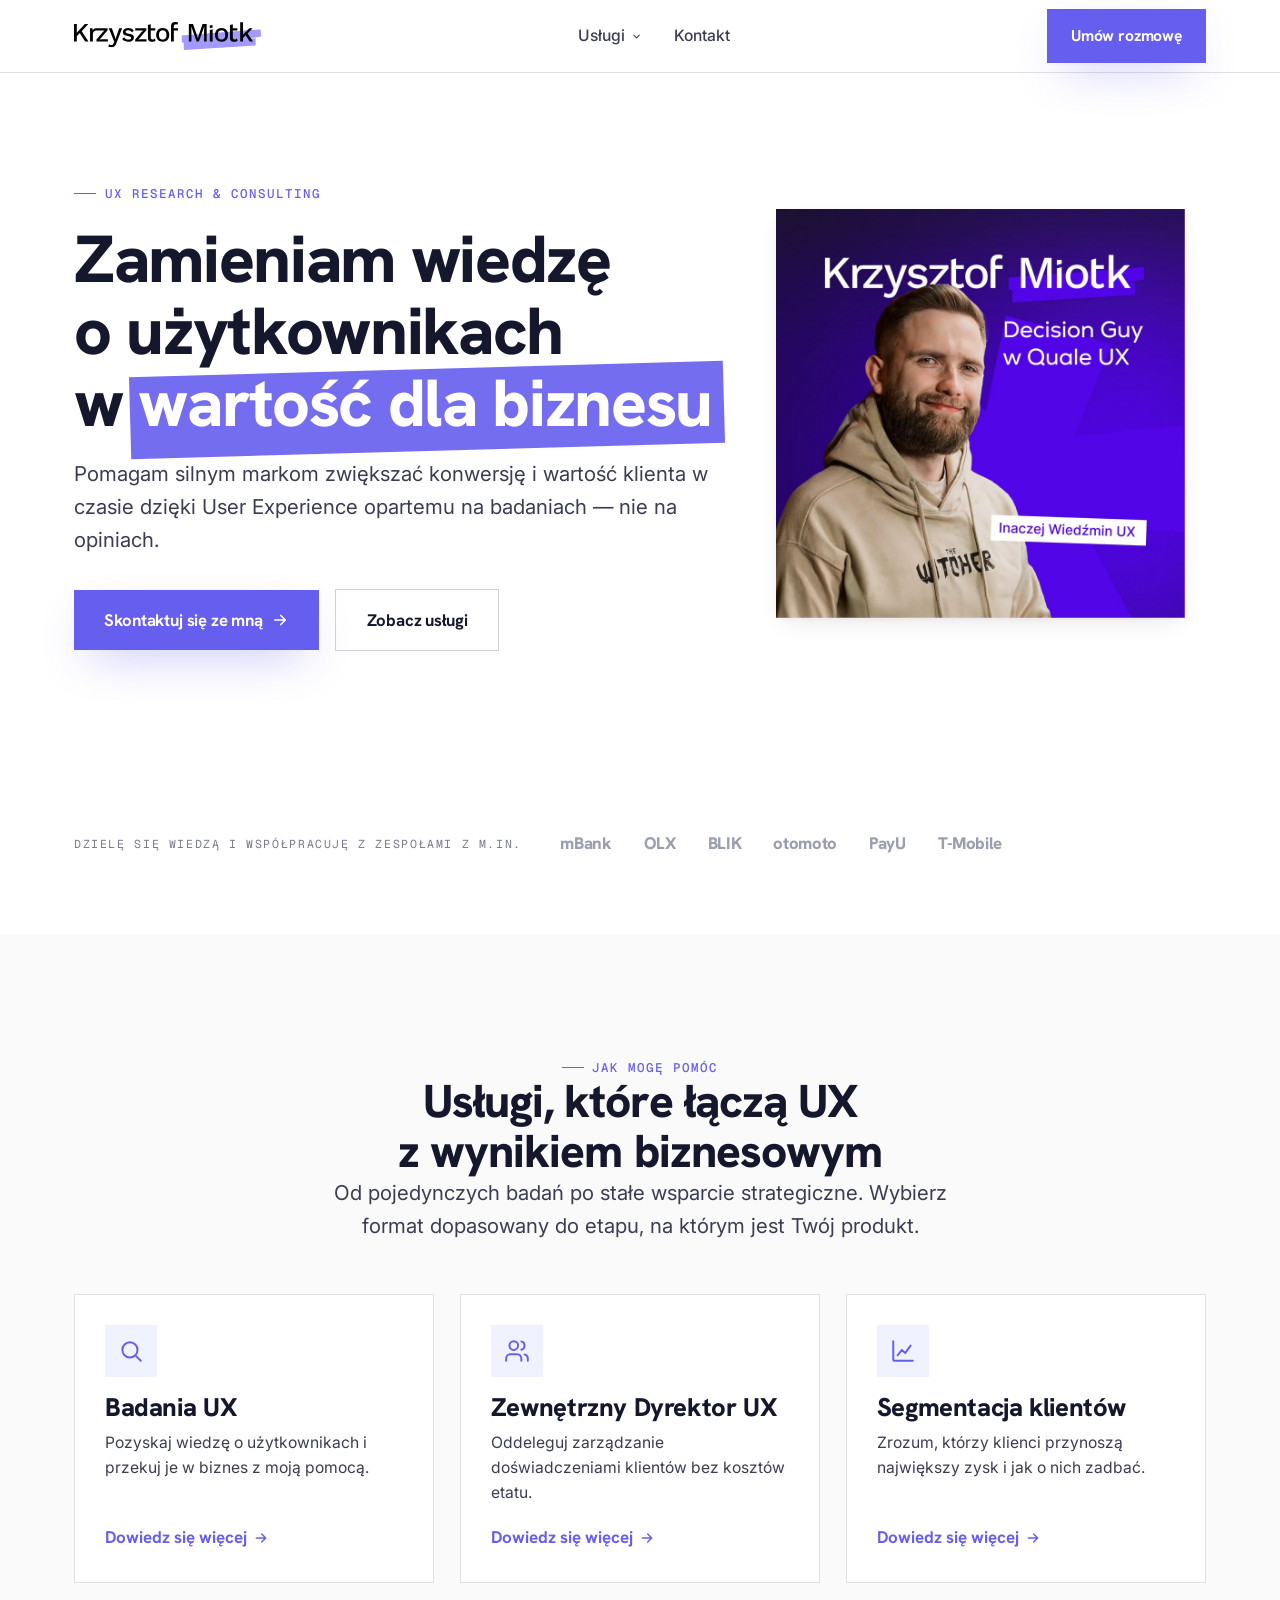
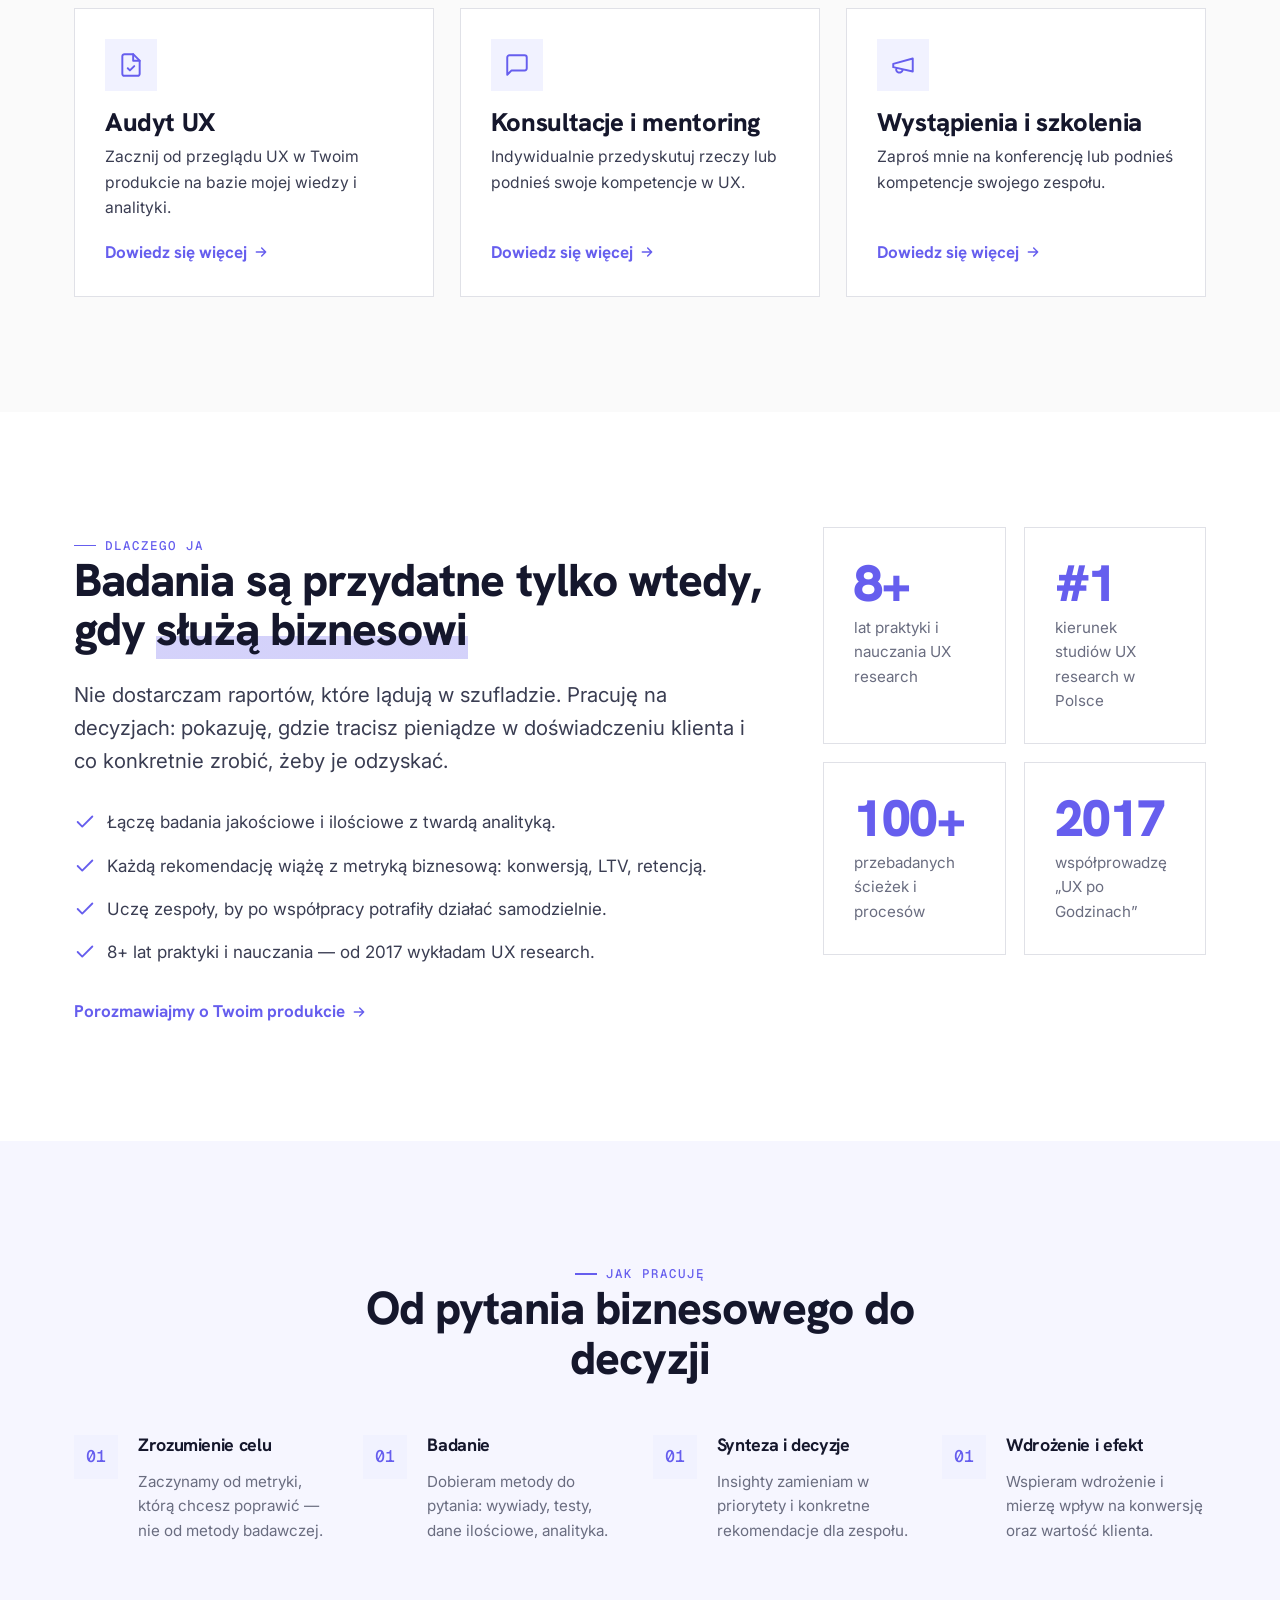
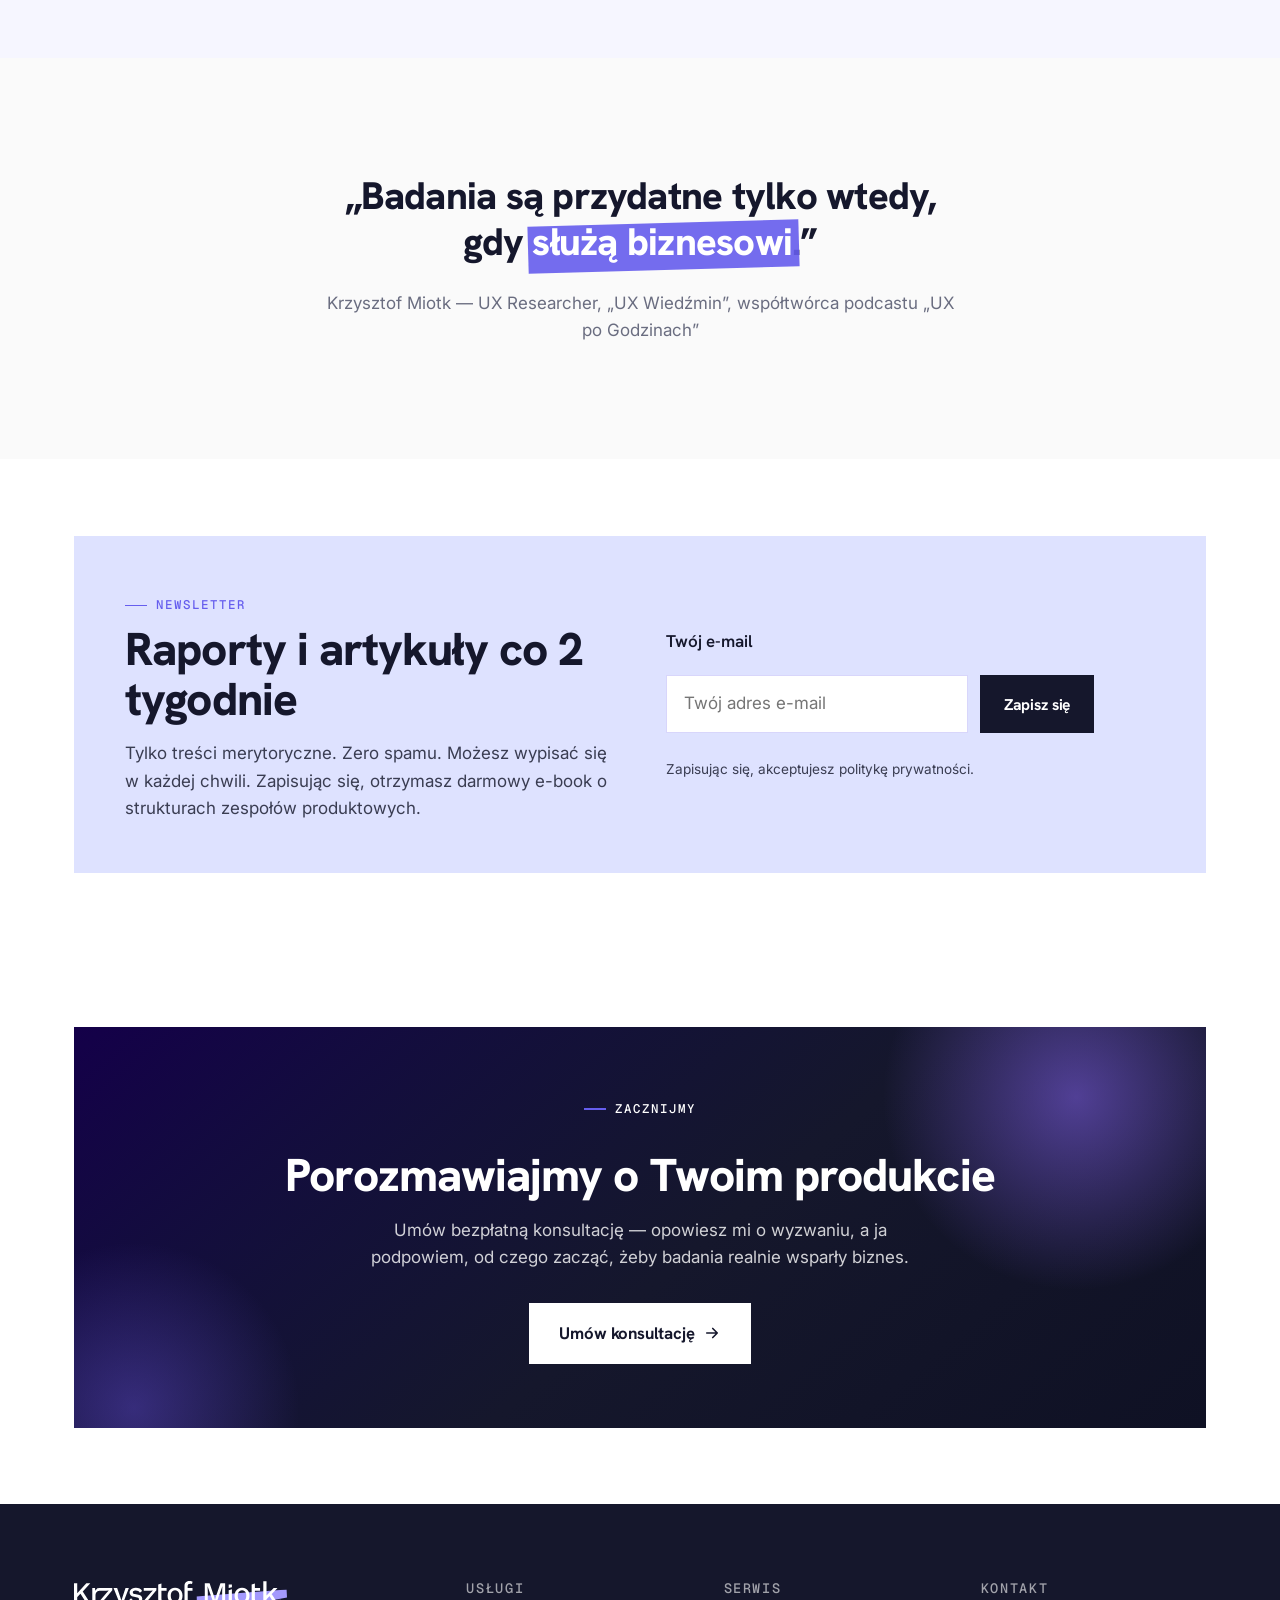
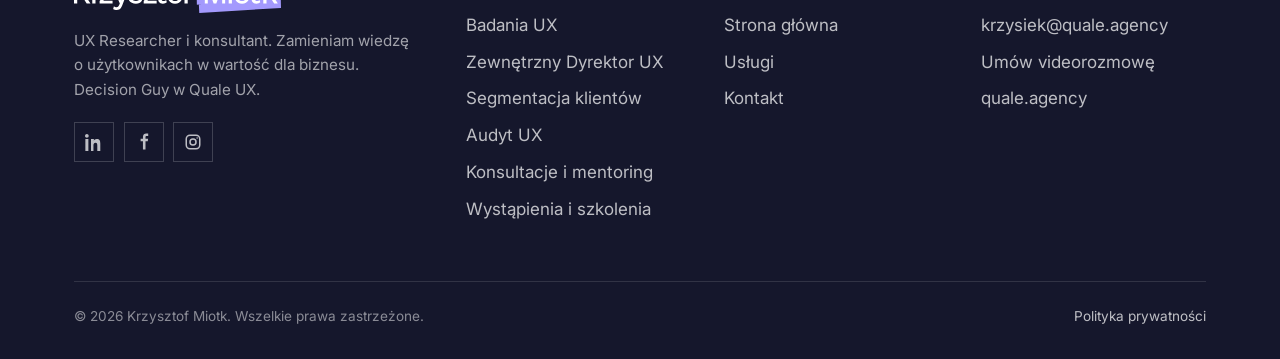
==== commit 92796829: "Treść i struktura podstron 1:1 z krzysztofmiotk.pl - Nawigacja: Usługi (rozwijane menu z 6 usługami)" ====
--- a/index.html
+++ b/index.html
@@ -19,13 +19,21 @@
       <img src="assets/logo.svg" alt="Krzysztof Miotk" class="brand-logo" width="280" height="42" />
     </a>
     <nav class="nav-links" aria-label="Główna nawigacja">
-      <a href="uslugi.html">Usługi</a>
-      <a href="insights.html">Insights</a>
-      <a href="o-mnie.html">O mnie</a>
+      <div class="nav-item">
+        <a href="uslugi.html" class="nav-top" aria-haspopup="true">Usługi <svg class="chev" viewBox="0 0 24 24" fill="none" stroke="currentColor" stroke-width="2.4" stroke-linecap="round" stroke-linejoin="round"><path d="M6 9l6 6 6-6"/></svg></a>
+        <div class="submenu">
+          <a href="badania-ux.html">Badania UX</a>
+          <a href="zewnetrzny-dyrektor-ux.html">Zewnętrzny Dyrektor UX</a>
+          <a href="segmentacja-klientow.html">Segmentacja klientów</a>
+          <a href="audyt-ux.html">Audyt UX</a>
+          <a href="konsultacje-i-mentoring.html">Konsultacje i mentoring</a>
+          <a href="wystapienia-i-szkolenia.html">Wystąpienia i szkolenia</a>
+        </div>
+      </div>
       <a href="kontakt.html">Kontakt</a>
     </nav>
     <div class="nav-cta">
-      <a href="kontakt.html" class="btn btn--primary nav-desk">Umów konsultację</a>
+      <a href="kontakt.html" class="btn btn--primary nav-desk">Umów rozmowę</a>
       <button class="nav-toggle" aria-label="Menu" aria-expanded="false" aria-controls="menu"><span></span></button>
     </div>
   </div>
@@ -77,7 +85,7 @@
           <svg viewBox="0 0 24 24" fill="none" stroke="currentColor" stroke-width="1.8" stroke-linecap="round" stroke-linejoin="round"><circle cx="11" cy="11" r="7"/><path d="M21 21l-4.3-4.3"/></svg>
         </div>
         <h3>Badania UX</h3>
-        <p>Pozyskaj wiedzę o użytkownikach i przekuj ją w biznes — z moją pomocą.</p>
+        <p>Pozyskaj wiedzę o użytkownikach i przekuj je w biznes z moją pomocą.</p>
         <span class="card-foot link-arrow">Dowiedz się więcej <svg viewBox="0 0 24 24" fill="none" stroke="currentColor" stroke-width="2.2" stroke-linecap="round" stroke-linejoin="round"><path d="M5 12h14M13 6l6 6-6 6"/></svg></span>
       </a>
 
@@ -104,7 +112,7 @@
           <svg viewBox="0 0 24 24" fill="none" stroke="currentColor" stroke-width="1.8" stroke-linecap="round" stroke-linejoin="round"><path d="M14 2H6a2 2 0 0 0-2 2v16a2 2 0 0 0 2 2h12a2 2 0 0 0 2-2V8z"/><path d="M14 2v6h6M9 15l2 2 4-4"/></svg>
         </div>
         <h3>Audyt UX</h3>
-        <p>Zacznij od przeglądu UX w produkcie na bazie wiedzy i analityki.</p>
+        <p>Zacznij od przeglądu UX w Twoim produkcie na bazie mojej wiedzy i analityki.</p>
         <span class="card-foot link-arrow">Dowiedz się więcej <svg viewBox="0 0 24 24" fill="none" stroke="currentColor" stroke-width="2.2" stroke-linecap="round" stroke-linejoin="round"><path d="M5 12h14M13 6l6 6-6 6"/></svg></span>
       </a>
 
@@ -113,7 +121,7 @@
           <svg viewBox="0 0 24 24" fill="none" stroke="currentColor" stroke-width="1.8" stroke-linecap="round" stroke-linejoin="round"><path d="M21 15a2 2 0 0 1-2 2H7l-4 4V5a2 2 0 0 1 2-2h14a2 2 0 0 1 2 2z"/></svg>
         </div>
         <h3>Konsultacje i mentoring</h3>
-        <p>Indywidualnie przedyskutuj wyzwania lub podnieś swoje kompetencje w UX.</p>
+        <p>Indywidualnie przedyskutuj rzeczy lub podnieś swoje kompetencje w UX.</p>
         <span class="card-foot link-arrow">Dowiedz się więcej <svg viewBox="0 0 24 24" fill="none" stroke="currentColor" stroke-width="2.2" stroke-linecap="round" stroke-linejoin="round"><path d="M5 12h14M13 6l6 6-6 6"/></svg></span>
       </a>
 
@@ -122,7 +130,7 @@
           <svg viewBox="0 0 24 24" fill="none" stroke="currentColor" stroke-width="1.8" stroke-linecap="round" stroke-linejoin="round"><path d="M3 11l18-5v12L3 14v-3zM11.6 16.8a3 3 0 1 1-5.8-1.6"/></svg>
         </div>
         <h3>Wystąpienia i szkolenia</h3>
-        <p>Zaproś mnie na konferencję lub podnieś kompetencje całego zespołu.</p>
+        <p>Zaproś mnie na konferencję lub podnieś kompetencje swojego zespołu.</p>
         <span class="card-foot link-arrow">Dowiedz się więcej <svg viewBox="0 0 24 24" fill="none" stroke="currentColor" stroke-width="2.2" stroke-linecap="round" stroke-linejoin="round"><path d="M5 12h14M13 6l6 6-6 6"/></svg></span>
       </a>
     </div>
@@ -142,7 +150,7 @@
         <li><svg viewBox="0 0 24 24" fill="none" stroke="currentColor" stroke-width="2" stroke-linecap="round" stroke-linejoin="round"><path d="M20 6L9 17l-5-5"/></svg> Uczę zespoły, by po współpracy potrafiły działać samodzielnie.</li>
         <li><svg viewBox="0 0 24 24" fill="none" stroke="currentColor" stroke-width="2" stroke-linecap="round" stroke-linejoin="round"><path d="M20 6L9 17l-5-5"/></svg> 8+ lat praktyki i nauczania — od 2017 wykładam UX research.</li>
       </ul>
-      <a href="o-mnie.html" class="link-arrow mt-3">Poznaj moją historię <svg viewBox="0 0 24 24" fill="none" stroke="currentColor" stroke-width="2.2" stroke-linecap="round" stroke-linejoin="round"><path d="M5 12h14M13 6l6 6-6 6"/></svg></a>
+      <a href="kontakt.html" class="link-arrow mt-3">Porozmawiajmy o Twoim produkcie <svg viewBox="0 0 24 24" fill="none" stroke="currentColor" stroke-width="2.2" stroke-linecap="round" stroke-linejoin="round"><path d="M5 12h14M13 6l6 6-6 6"/></svg></a>
     </div>
     <div class="stats reveal" style="grid-template-columns:1fr 1fr; gap:18px;">
       <div class="card stat"><div class="num">8+</div><div class="cap">lat praktyki i nauczania UX research</div></div>
@@ -177,42 +185,6 @@
         <h4>Wdrożenie i efekt</h4>
         <p class="muted" style="font-size:.95rem">Wspieram wdrożenie i mierzę wpływ na konwersję oraz wartość klienta.</p>
       </div>
-    </div>
-  </div>
-</section>
-
-<!-- ===================== INSIGHTS PREVIEW ===================== -->
-<section class="section">
-  <div class="wrap">
-    <div class="section-head reveal" style="display:flex; justify-content:space-between; align-items:flex-end; max-width:none; gap:1rem; flex-wrap:wrap;">
-      <div>
-        <p class="eyebrow">Insights</p>
-        <h2>Wiedza, którą możesz wdrożyć</h2>
-      </div>
-      <a href="insights.html" class="btn btn--ghost">Wszystkie artykuły</a>
-    </div>
-    <div class="grid grid-3 reveal">
-      <a href="insights.html" class="article" data-cat="strategia">
-        <div class="thumb"></div>
-        <div class="meta"><span class="tag">Know How</span></div>
-        <h3>Audyt DOSE+K: hormony szczęścia (i stresu) w interfejsie</h3>
-        <p>Framework do audytu UX oparty na neurochemii — jak dopamina, oksytocyna i kortyzol wpływają na decyzje użytkowników.</p>
-        <div class="byline"><span class="avatar">ZQ</span> Zespół Quale <span class="dot"></span> 15 min czytania</div>
-      </a>
-      <a href="insights.html" class="article" data-cat="product">
-        <div class="thumb alt"></div>
-        <div class="meta"><span class="tag">UX Design</span></div>
-        <h3>Szybkość to nie zawsze dobry UX — historia platformy XTB</h3>
-        <p>Jak przez nadmierną szybkość interfejsu straciłem kilka tysięcy złotych i czego to uczy o projektowaniu.</p>
-        <div class="byline"><span class="avatar">KM</span> Krzysztof Miotk <span class="dot"></span> 10 min czytania</div>
-      </a>
-      <a href="insights.html" class="article" data-cat="research">
-        <div class="thumb"></div>
-        <div class="meta"><span class="tag">User Research</span></div>
-        <h3>Demokratyzacja badań — kompletny poradnik UX</h3>
-        <p>Jak rozłożyć badania na cały zespół, zachowując jakość i wiarygodność wniosków.</p>
-        <div class="byline"><span class="avatar">ZQ</span> Zespół Quale <span class="dot"></span> 35 min czytania</div>
-      </a>
     </div>
   </div>
 </section>
@@ -294,8 +266,6 @@
         <ul>
           <li><a href="index.html">Strona główna</a></li>
           <li><a href="uslugi.html">Usługi</a></li>
-          <li><a href="insights.html">Insights</a></li>
-          <li><a href="o-mnie.html">O mnie</a></li>
           <li><a href="kontakt.html">Kontakt</a></li>
         </ul>
       </div>
@@ -303,7 +273,7 @@
         <h4>Kontakt</h4>
         <ul>
           <li><a href="mailto:krzysiek@quale.agency">krzysiek@quale.agency</a></li>
-          <li><a href="kontakt.html">Umów konsultację</a></li>
+          <li><a href="kontakt.html">Umów videorozmowę</a></li>
           <li><a href="https://quale.agency" target="_blank" rel="noopener">quale.agency</a></li>
         </ul>
       </div>
--- a/css/styles.css
+++ b/css/styles.css
@@ -175,6 +175,23 @@
   content:""; position:absolute; left:0; right:0; bottom:-6px; height:2px; background: var(--brand); border-radius: 2px;
 }
 .nav-cta { display: flex; align-items: center; gap: .75rem; }
+
+/* Dropdown „Usługi" */
+.nav-item { position: relative; display: inline-flex; align-items: center; }
+.nav-top { display: inline-flex; align-items: center; gap: .35rem; font-weight: 500; font-size: .98rem; color: var(--ink-soft); cursor: pointer; background: none; }
+.nav-top:hover, .nav-item:hover .nav-top { color: var(--ink); }
+.nav-top .chev { width: 11px; height: 11px; transition: transform .2s var(--ease); }
+.nav-item:hover .nav-top .chev { transform: rotate(180deg); }
+.submenu {
+  position: absolute; top: 100%; left: -12px; min-width: 270px;
+  background: #fff; border: 1px solid var(--line); box-shadow: var(--shadow);
+  padding: .4rem; opacity: 0; visibility: hidden; transform: translateY(6px);
+  transition: opacity .18s var(--ease), transform .18s var(--ease), visibility .18s;
+  display: flex; flex-direction: column;
+}
+.nav-item:hover .submenu, .nav-item:focus-within .submenu { opacity: 1; visibility: visible; transform: none; }
+.submenu a { padding: .65rem .8rem; font-size: .95rem; color: var(--ink-soft); font-weight: 500; }
+.submenu a:hover, .submenu a[aria-current="page"] { background: var(--bg-soft); color: var(--brand); }
 .nav-toggle { display: none; width: 44px; height: 44px; border-radius: 0px; align-items: center; justify-content: center; }
 .nav-toggle span, .nav-toggle span::before, .nav-toggle span::after {
   content: ""; display: block; width: 22px; height: 2px; background: var(--ink); border-radius: 2px; transition: .25s var(--ease); position: relative;
@@ -395,6 +412,31 @@
 /* badge / pill ogólny */
 .pill { display:inline-flex; align-items:center; gap:.4rem; font-family:var(--font-mono); font-size:.74rem; letter-spacing:.1em; text-transform:uppercase; color:var(--brand-deep); background:var(--brand-light); padding:.4rem .8rem; border-radius:0px; }
 
+/* Metody (numerowane karty) */
+.method-num { font-family: var(--font-mono); font-weight: 500; color: var(--brand); font-size: 1.05rem; display: inline-flex; align-items: center; justify-content: center; width: 44px; height: 44px; background: var(--brand-lighter); margin-bottom: 1rem; }
+.card .method-num + h3 { margin-top: 0; }
+
+/* Lista „dlaczego warto" / powody */
+.reason { padding: 1.4rem 0; border-top: 1px solid var(--line); }
+.reason:first-child { border-top: none; padding-top: 0; }
+.reason h3 { font-size: 1.15rem; margin-bottom: .5rem; }
+.reason p { font-size: .98rem; }
+
+/* Case study (ciemny blok) */
+.casestudy { background: var(--brand-dark); color: #fff; padding: clamp(28px, 4vw, 48px); }
+.casestudy .pill { background: oklch(100% 0 0 / .14); color: #fff; }
+.casestudy h3 { color: #fff; margin: .9rem 0 .6rem; }
+.casestudy p { color: oklch(100% 0 0 / .8); }
+.casestudy .link-arrow { color: #fff; margin-top: 1.2rem; }
+
+/* Testimonial / cytat klienta */
+.testimonial { border-left: 4px solid var(--brand); padding: .2rem 0 .2rem 1.5rem; }
+.testimonial p { font-family: var(--font-display); font-weight: 500; font-style: italic; font-size: clamp(1.05rem, 1.7vw, 1.35rem); line-height: 1.4; color: var(--ink); }
+.testimonial .who { margin-top: 1rem; font-family: var(--font-mono); font-size: .8rem; letter-spacing: .04em; color: var(--muted); }
+
+/* Motto powtarzane na podstronach */
+.motto { font-family: var(--font-display); font-style: italic; font-weight: 500; color: var(--muted); font-size: 1.05rem; }
+
 /* utilities */
 .mt-0{margin-top:0}.mt-1{margin-top:.5rem}.mt-2{margin-top:1rem}.mt-3{margin-top:1.5rem}.mt-4{margin-top:2rem}
 .mb-2{margin-bottom:1rem}.mb-3{margin-bottom:1.5rem}
@@ -429,6 +471,12 @@
   body.nav-open .nav-links { transform: none; }
   .nav-links a { padding: 14px 0; border-bottom: 1px solid var(--line); font-size: 1.05rem; }
   .nav-links a[aria-current="page"]::after { display:none; }
+  /* dropdown -> lista na mobile */
+  .nav-item { display: block; }
+  .nav-top { width: 100%; justify-content: space-between; padding: 14px 0; border-bottom: 1px solid var(--line); font-size: 1.05rem; color: var(--ink); }
+  .submenu { position: static; opacity: 1; visibility: visible; transform: none; box-shadow: none; border: none; min-width: 0; padding: .4rem 0 .6rem .9rem; }
+  .submenu a { font-size: 1rem; }
+  .nav-item:hover .nav-top .chev { transform: none; }
   .nav-toggle { display: inline-flex; }
   .nav .btn--primary.nav-desk { display:none; }
   .grid-2, .grid-3, .grid-4, .stats { grid-template-columns: 1fr; }
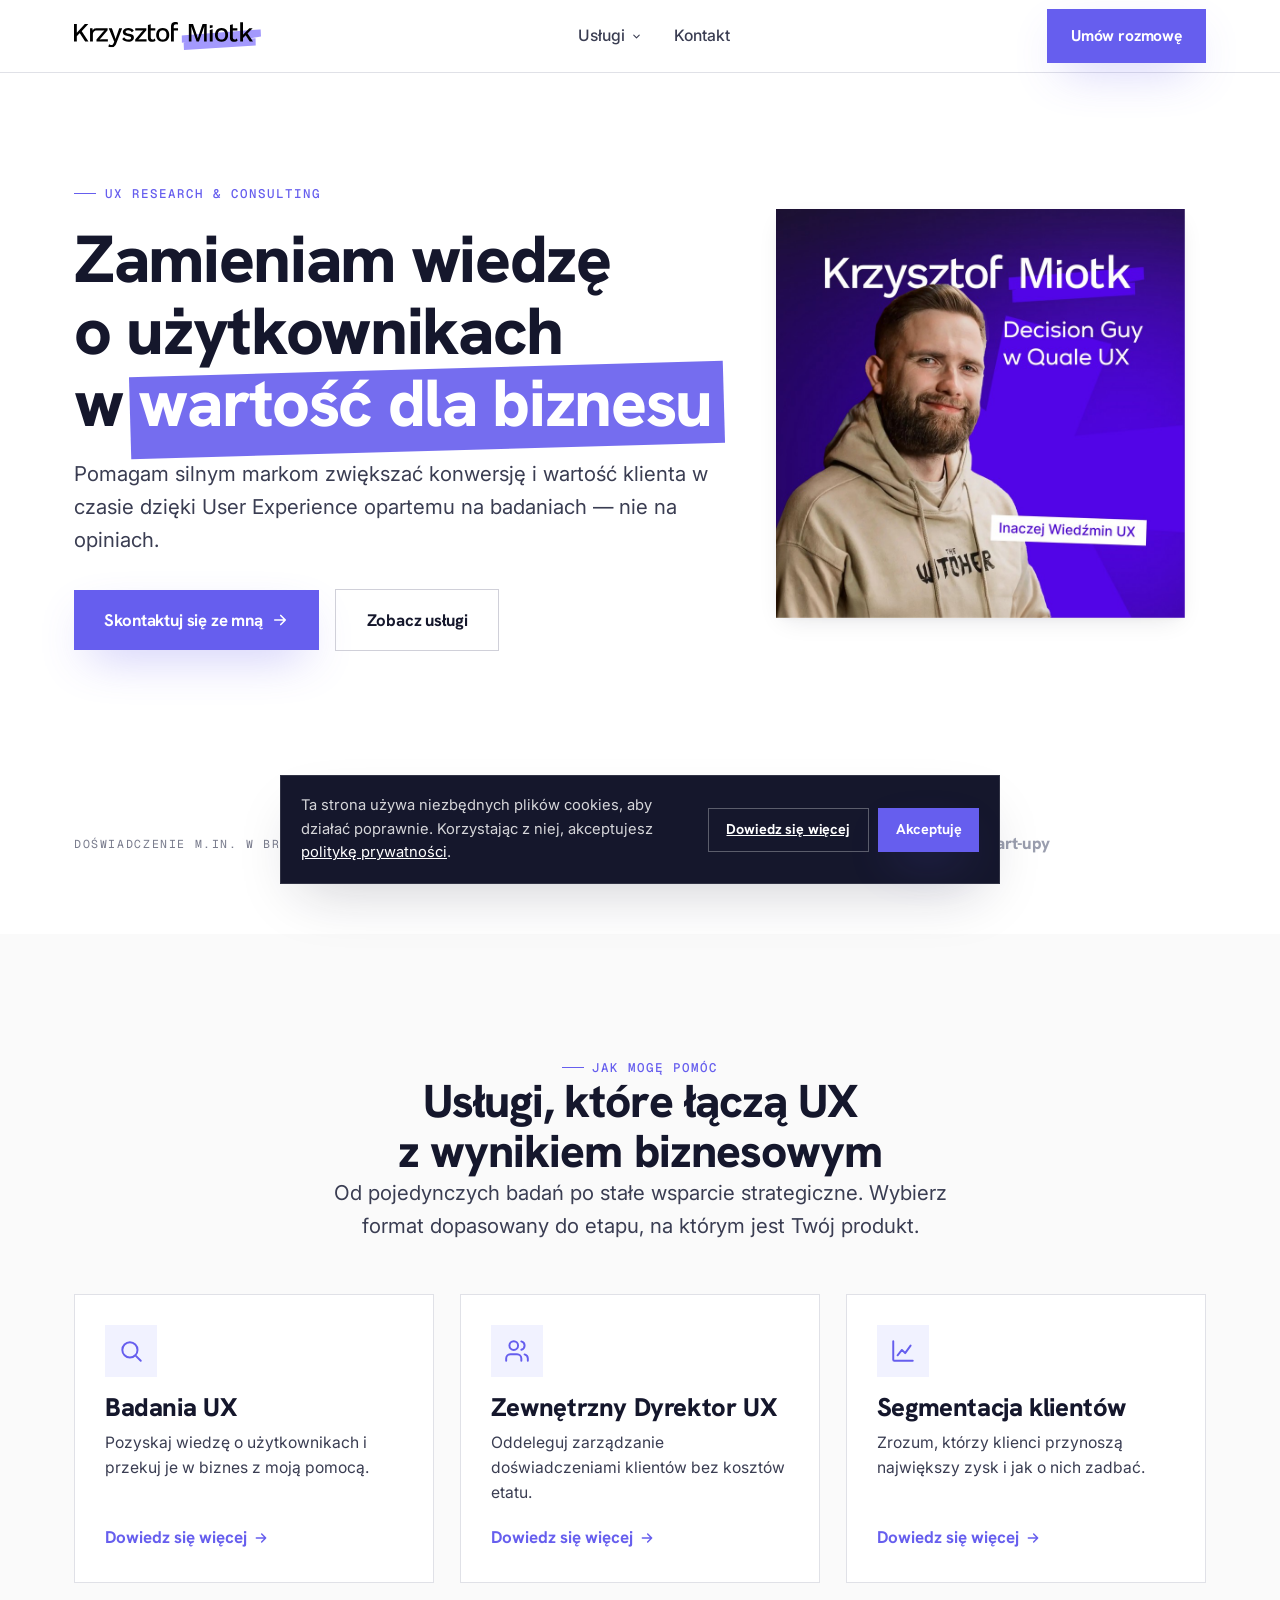
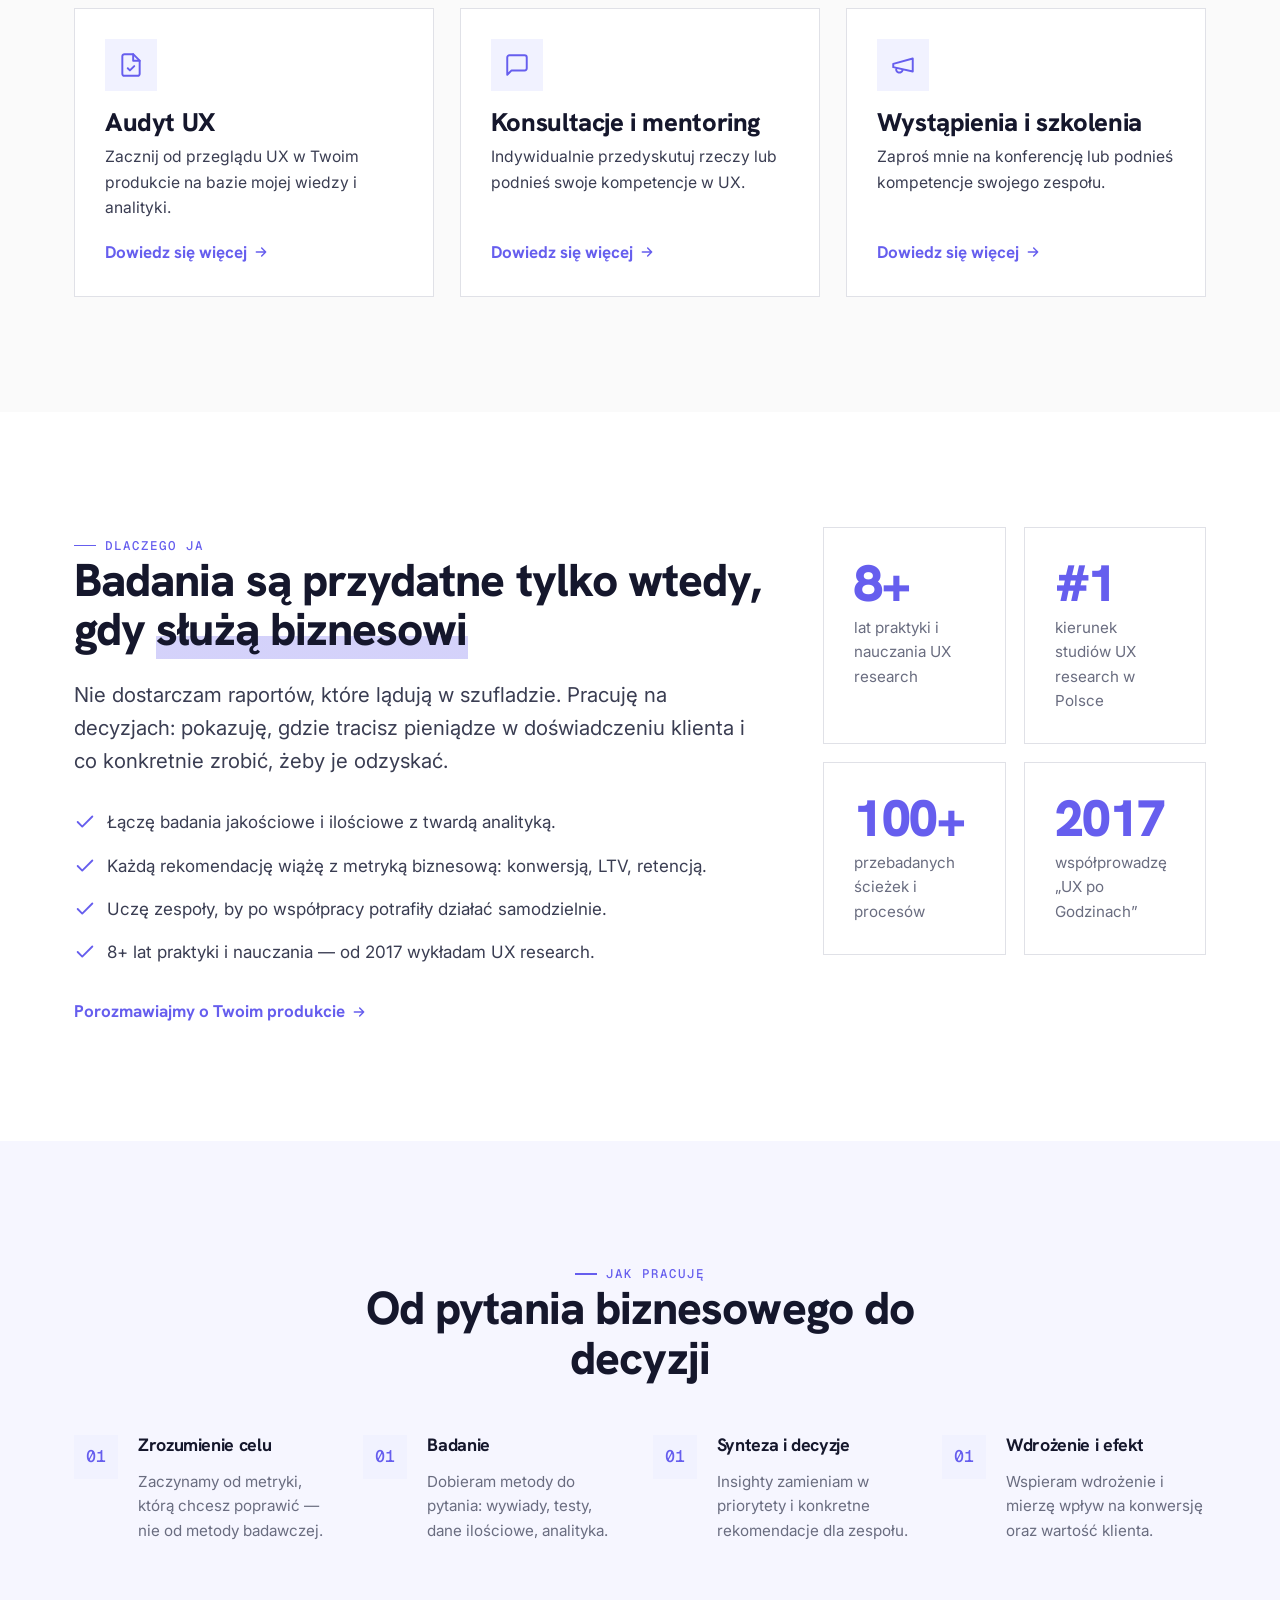
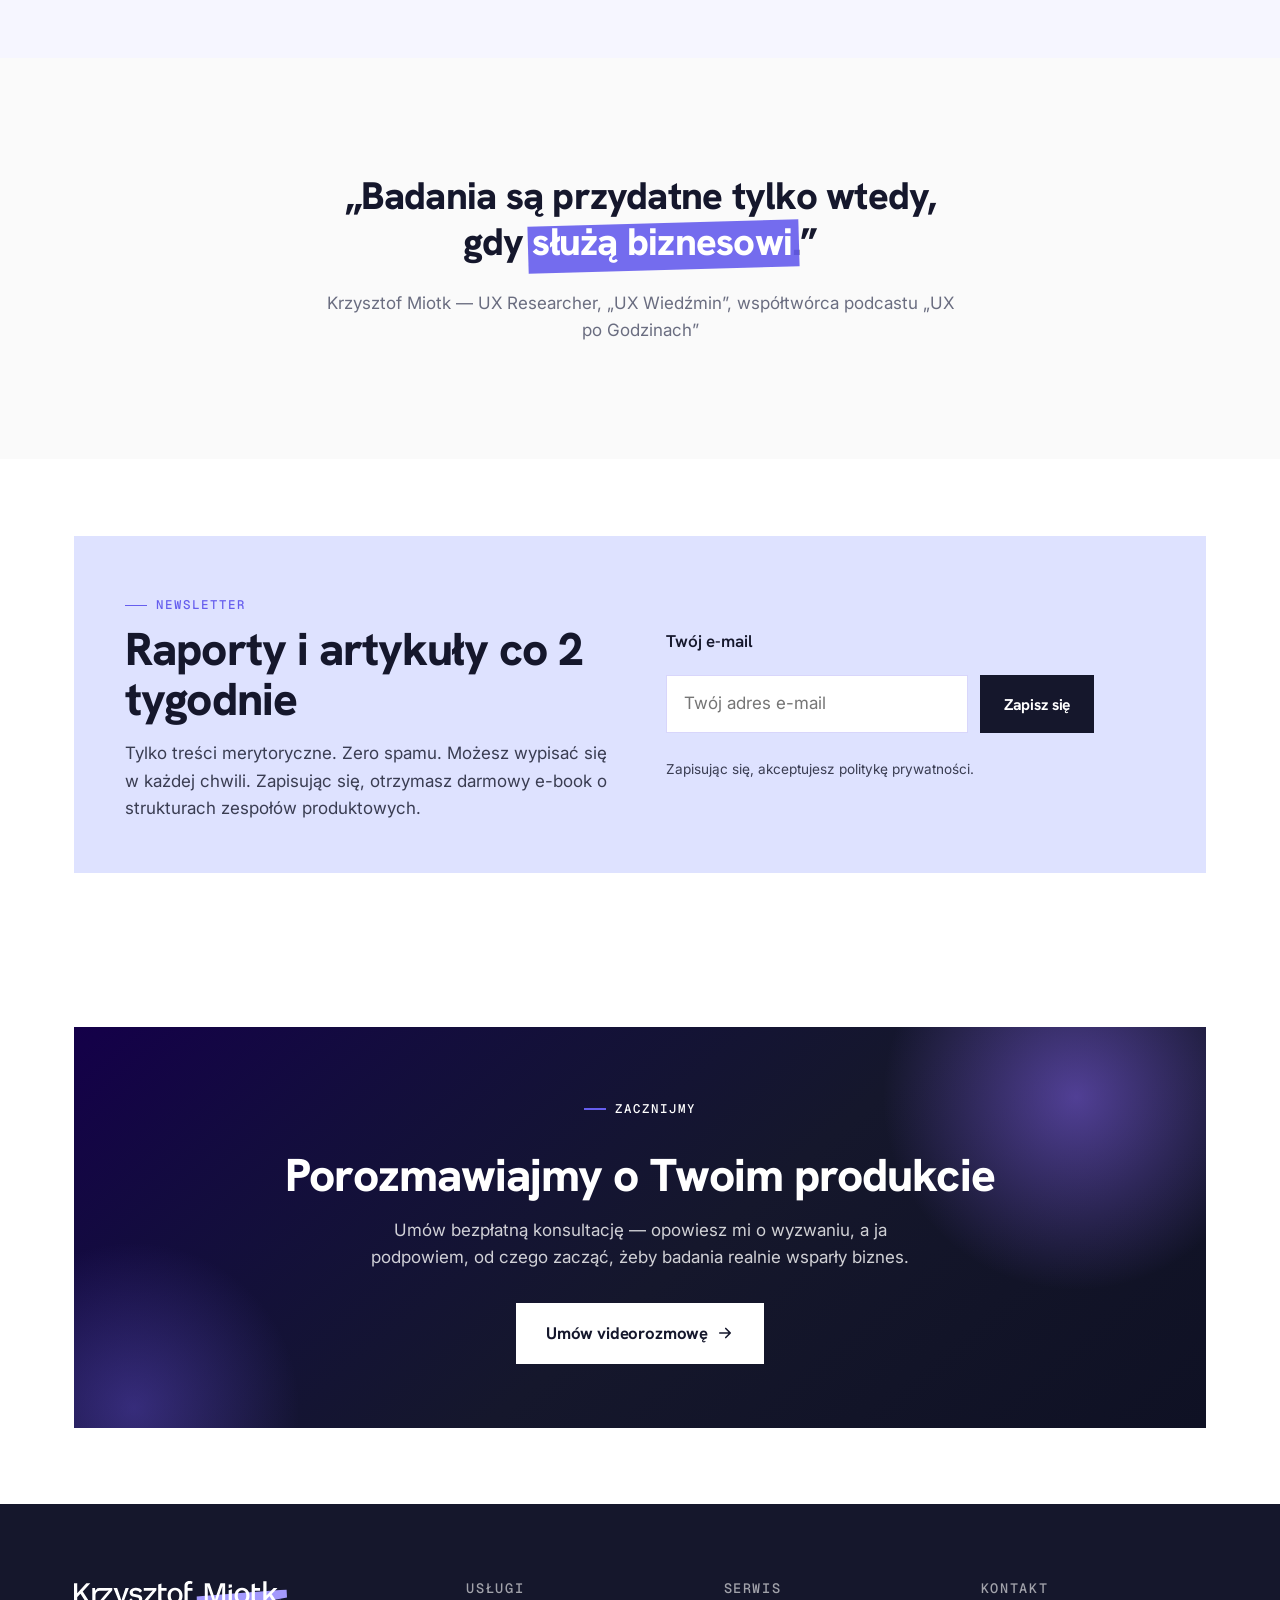
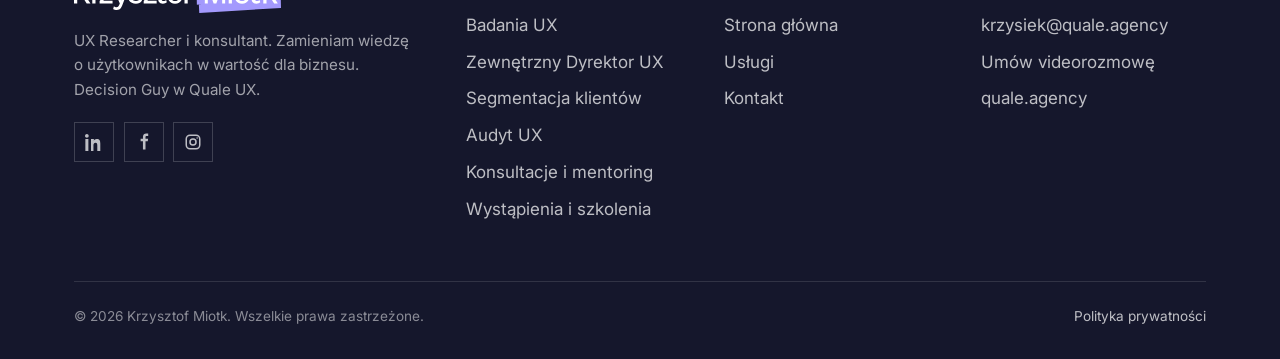
==== commit fb05de83: "Naprawa wszystkich P1 z audytu UX - P1.1 Formularze działają: Formspree (AJAX) + fallback mailto, st" ====
--- a/index.html
+++ b/index.html
@@ -63,9 +63,9 @@
 <!-- ===================== TRUST ===================== -->
 <section class="wrap section--tight">
   <div class="trust">
-    <span class="label">Dzielę się wiedzą i&nbsp;współpracuję z&nbsp;zespołami z&nbsp;m.in.</span>
+    <span class="label">Doświadczenie m.in. w&nbsp;branżach</span>
     <div class="logos">
-      <span>mBank</span><span>OLX</span><span>BLIK</span><span>otomoto</span><span>PayU</span><span>T-Mobile</span>
+      <span>Bankowość</span><span>Fintech</span><span>E-commerce</span><span>Marketplace</span><span>Sektor publiczny</span><span>Start-upy</span>
     </div>
   </div>
 </section>
@@ -208,13 +208,13 @@
           <p>Tylko treści merytoryczne. Zero spamu. Możesz wypisać się w każdej chwili. Zapisując się, otrzymasz darmowy e-book o strukturach zespołów produktowych.</p>
         </div>
         <div>
-          <form data-demo>
-            <label for="nl-email" class="visually-hidden" style="font-family:var(--font-display);font-weight:600;display:block;margin-bottom:.5rem">Twój e-mail</label>
+          <form data-form data-subject="Zapis do newslettera — Krzysztof Miotk">
+            <label for="nl-email" style="font-family:var(--font-display);font-weight:600;display:block;margin-bottom:.5rem">Twój e-mail</label>
             <div style="display:flex; gap:.75rem; flex-wrap:wrap;">
-              <input id="nl-email" type="email" required placeholder="Twój adres e-mail" />
+              <input id="nl-email" name="email" type="email" required placeholder="Twój adres e-mail" />
               <button type="submit" class="btn btn--dark">Zapisz się</button>
             </div>
-            <p class="small" data-note>Zapisując się, akceptujesz politykę prywatności.</p>
+            <p class="small" data-note>Zapisując się, akceptujesz <a href="polityka-prywatnosci.html">politykę prywatności</a>.</p>
           </form>
         </div>
       </div>
@@ -229,7 +229,7 @@
       <p class="eyebrow" style="justify-content:center; color:#fff">Zacznijmy</p>
       <h2>Porozmawiajmy o Twoim produkcie</h2>
       <p>Umów bezpłatną konsultację — opowiesz mi o wyzwaniu, a ja podpowiem, od czego zacząć, żeby badania realnie wsparły biznes.</p>
-      <a href="kontakt.html" class="btn btn--light btn--lg">Umów konsultację
+      <a href="kontakt.html#kalendarz" class="btn btn--light btn--lg">Umów videorozmowę
         <svg viewBox="0 0 24 24" fill="none" stroke="currentColor" stroke-width="2.2" stroke-linecap="round" stroke-linejoin="round"><path d="M5 12h14M13 6l6 6-6 6"/></svg>
       </a>
     </div>
@@ -280,7 +280,7 @@
     </div>
     <div class="footer-bottom">
       <span>© <span data-year>2025</span> Krzysztof Miotk. Wszelkie prawa zastrzeżone.</span>
-      <a href="#">Polityka prywatności</a>
+      <a href="polityka-prywatnosci.html">Polityka prywatności</a>
     </div>
   </div>
 </footer>
--- a/css/styles.css
+++ b/css/styles.css
@@ -436,6 +436,41 @@
 
 /* Motto powtarzane na podstronach */
 .motto { font-family: var(--font-display); font-style: italic; font-weight: 500; color: var(--muted); font-size: 1.05rem; }
+
+/* Stan „dziękuję" po wysłaniu formularza */
+.form-success { display: flex; gap: 1rem; align-items: center; background: var(--brand-light); color: var(--brand-deep); padding: clamp(24px, 3vw, 36px); }
+.form-success svg { width: 40px; height: 40px; flex: 0 0 40px; color: var(--brand); }
+.form-success strong { font-family: var(--font-display); font-size: 1.2rem; }
+
+/* Box kalendarza rezerwacji */
+.cal-fallback { border: 2px dashed var(--line-strong); background: var(--bg-soft); padding: clamp(28px, 5vw, 56px); text-align: center; }
+.cal-fallback p { max-width: 46ch; margin: .8rem auto 1.4rem; }
+.cal-fallback code { font-family: var(--font-mono); font-size: .85em; background: #fff; padding: .1em .4em; border: 1px solid var(--line); }
+
+/* Baner zgody na cookies */
+.cookie-banner {
+  position: fixed; left: 16px; right: 16px; bottom: 16px; z-index: 200;
+  max-width: 720px; margin-inline: auto;
+  background: var(--brand-dark); color: oklch(100% 0 0 / .9);
+  border: 1px solid oklch(100% 0 0 / .12); box-shadow: var(--shadow-lg);
+  padding: 18px 20px; display: flex; align-items: center; gap: 1.2rem; flex-wrap: wrap;
+}
+.cookie-banner p { color: oklch(100% 0 0 / .82); font-size: .92rem; margin: 0; flex: 1; min-width: 220px; }
+.cookie-banner a { color: #fff; text-decoration: underline; }
+.cookie-actions { display: flex; gap: .6rem; flex-shrink: 0; }
+.cookie-banner .btn { padding: .6rem 1.1rem; font-size: .9rem; }
+.cookie-banner .btn--ghost { color: #fff; border-color: oklch(100% 0 0 / .3); }
+.cookie-banner .btn--ghost:hover { border-color: #fff; color: #fff; }
+@media (max-width: 540px){ .cookie-actions { width: 100%; } .cookie-banner .btn { flex: 1; } }
+
+/* Treść polityki prywatności */
+.legal { max-width: 75ch; }
+.legal h2 { margin: 2rem 0 .8rem; font-size: clamp(1.3rem, 2vw, 1.7rem); }
+.legal h3 { margin: 1.4rem 0 .5rem; font-size: 1.1rem; }
+.legal p, .legal li { color: var(--ink-soft); }
+.legal ul { list-style: disc; padding-left: 1.3rem; margin: .6rem 0 1rem; }
+.legal li { margin-bottom: .4rem; }
+.legal .note { background: var(--bg-soft); border-left: 3px solid var(--brand); padding: 1rem 1.2rem; font-size: .92rem; }
 
 /* utilities */
 .mt-0{margin-top:0}.mt-1{margin-top:.5rem}.mt-2{margin-top:1rem}.mt-3{margin-top:1.5rem}.mt-4{margin-top:2rem}
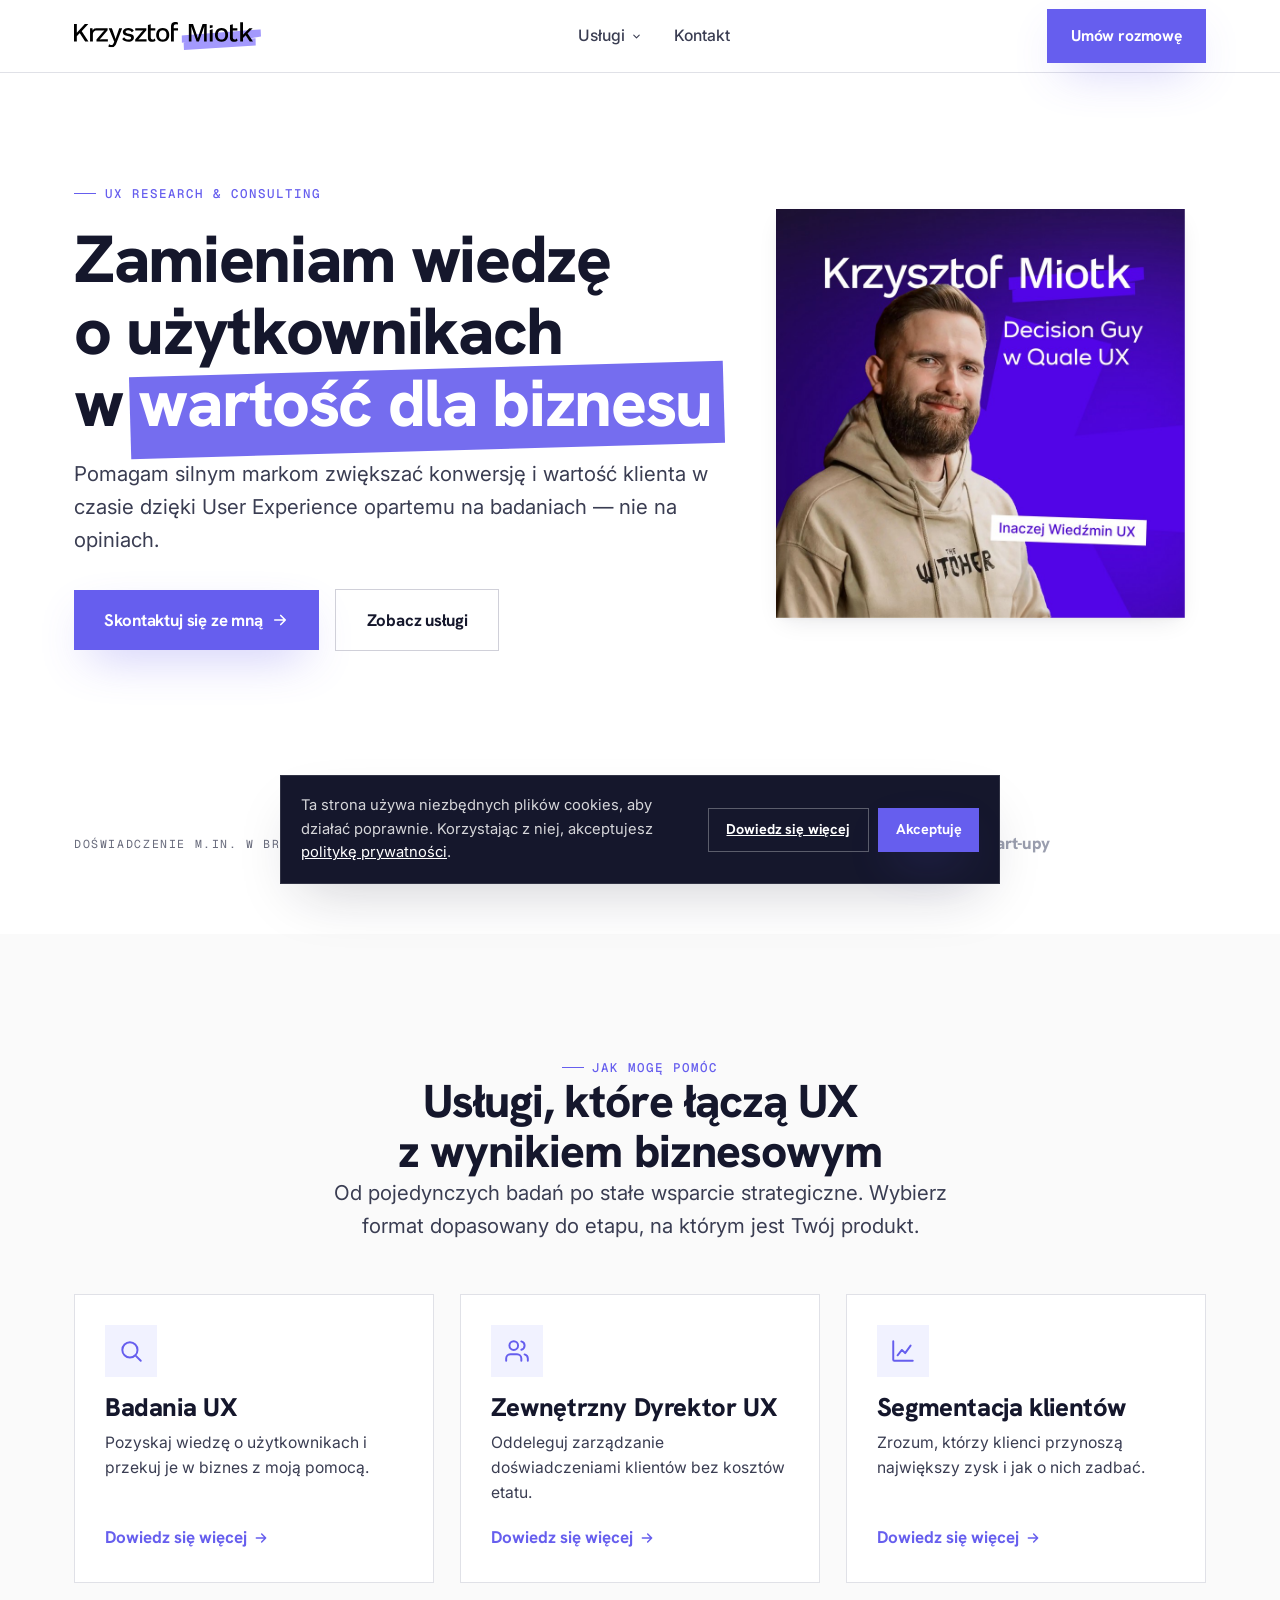
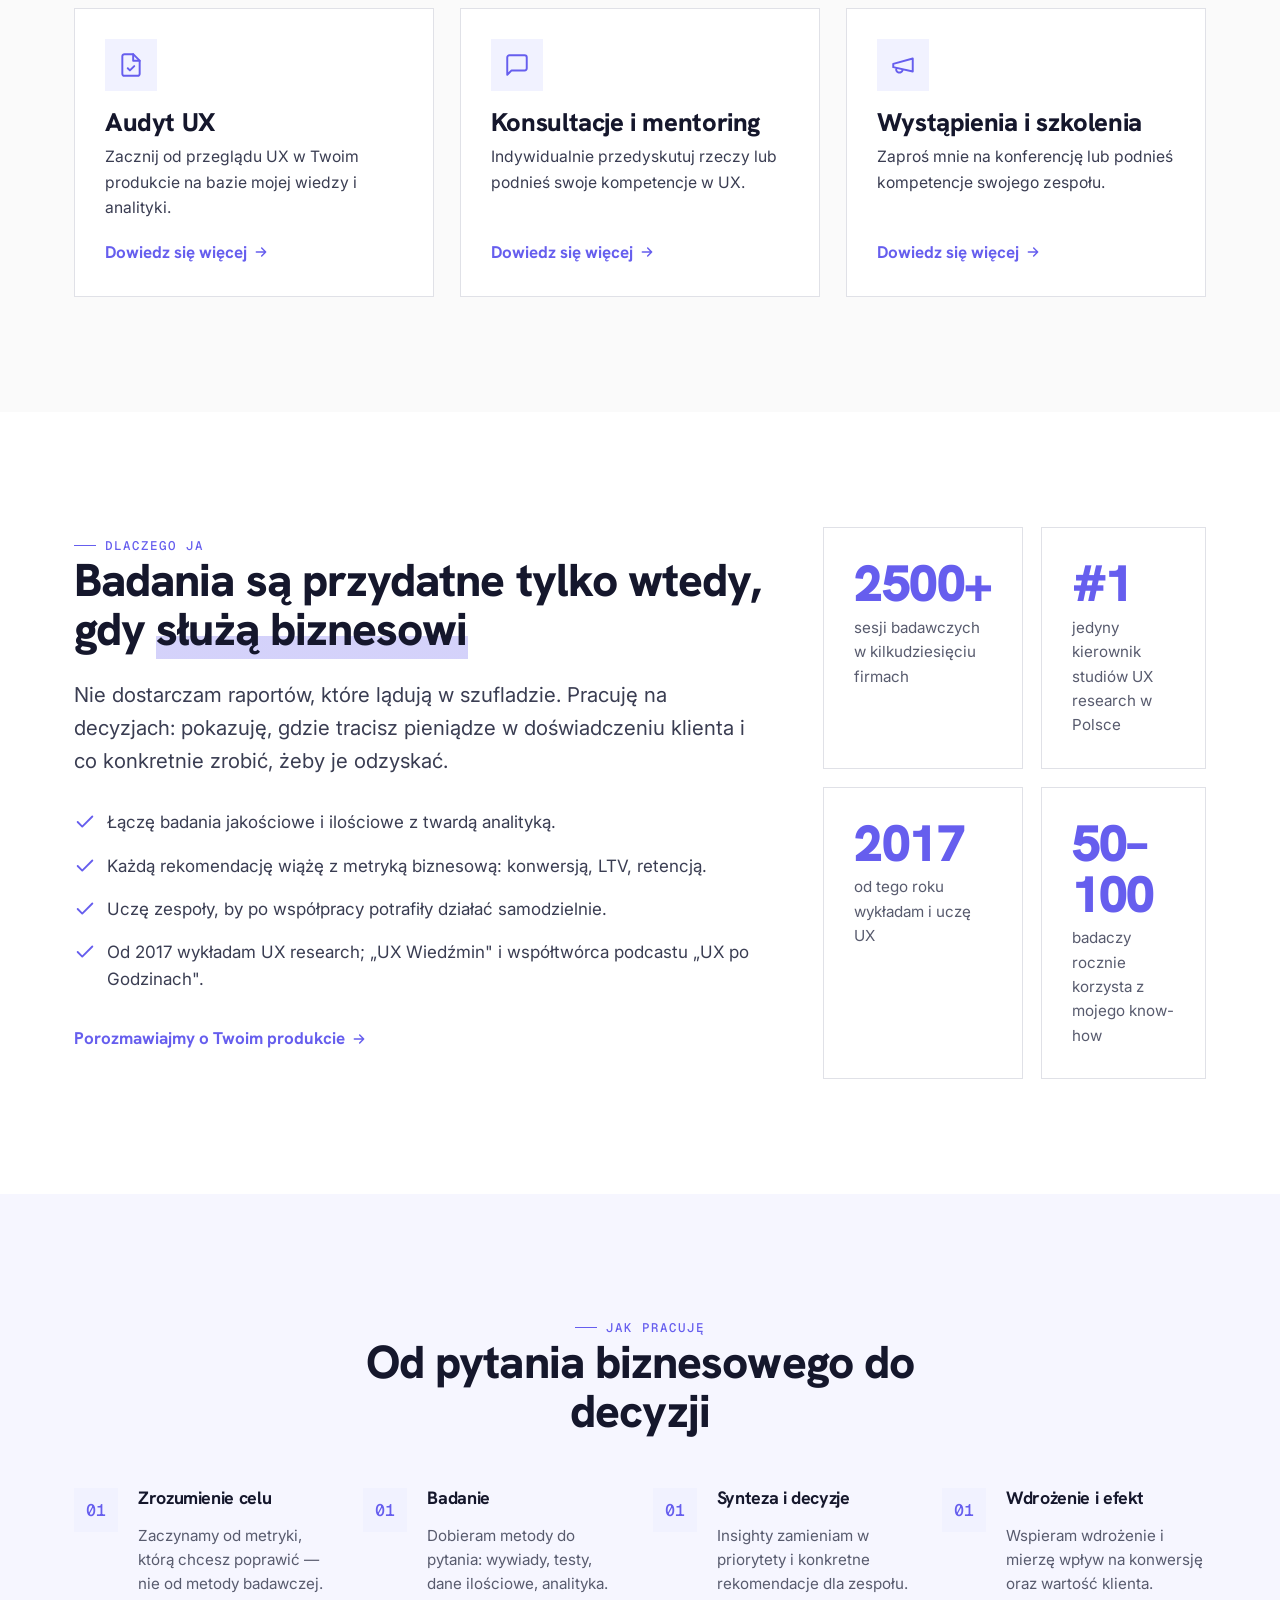
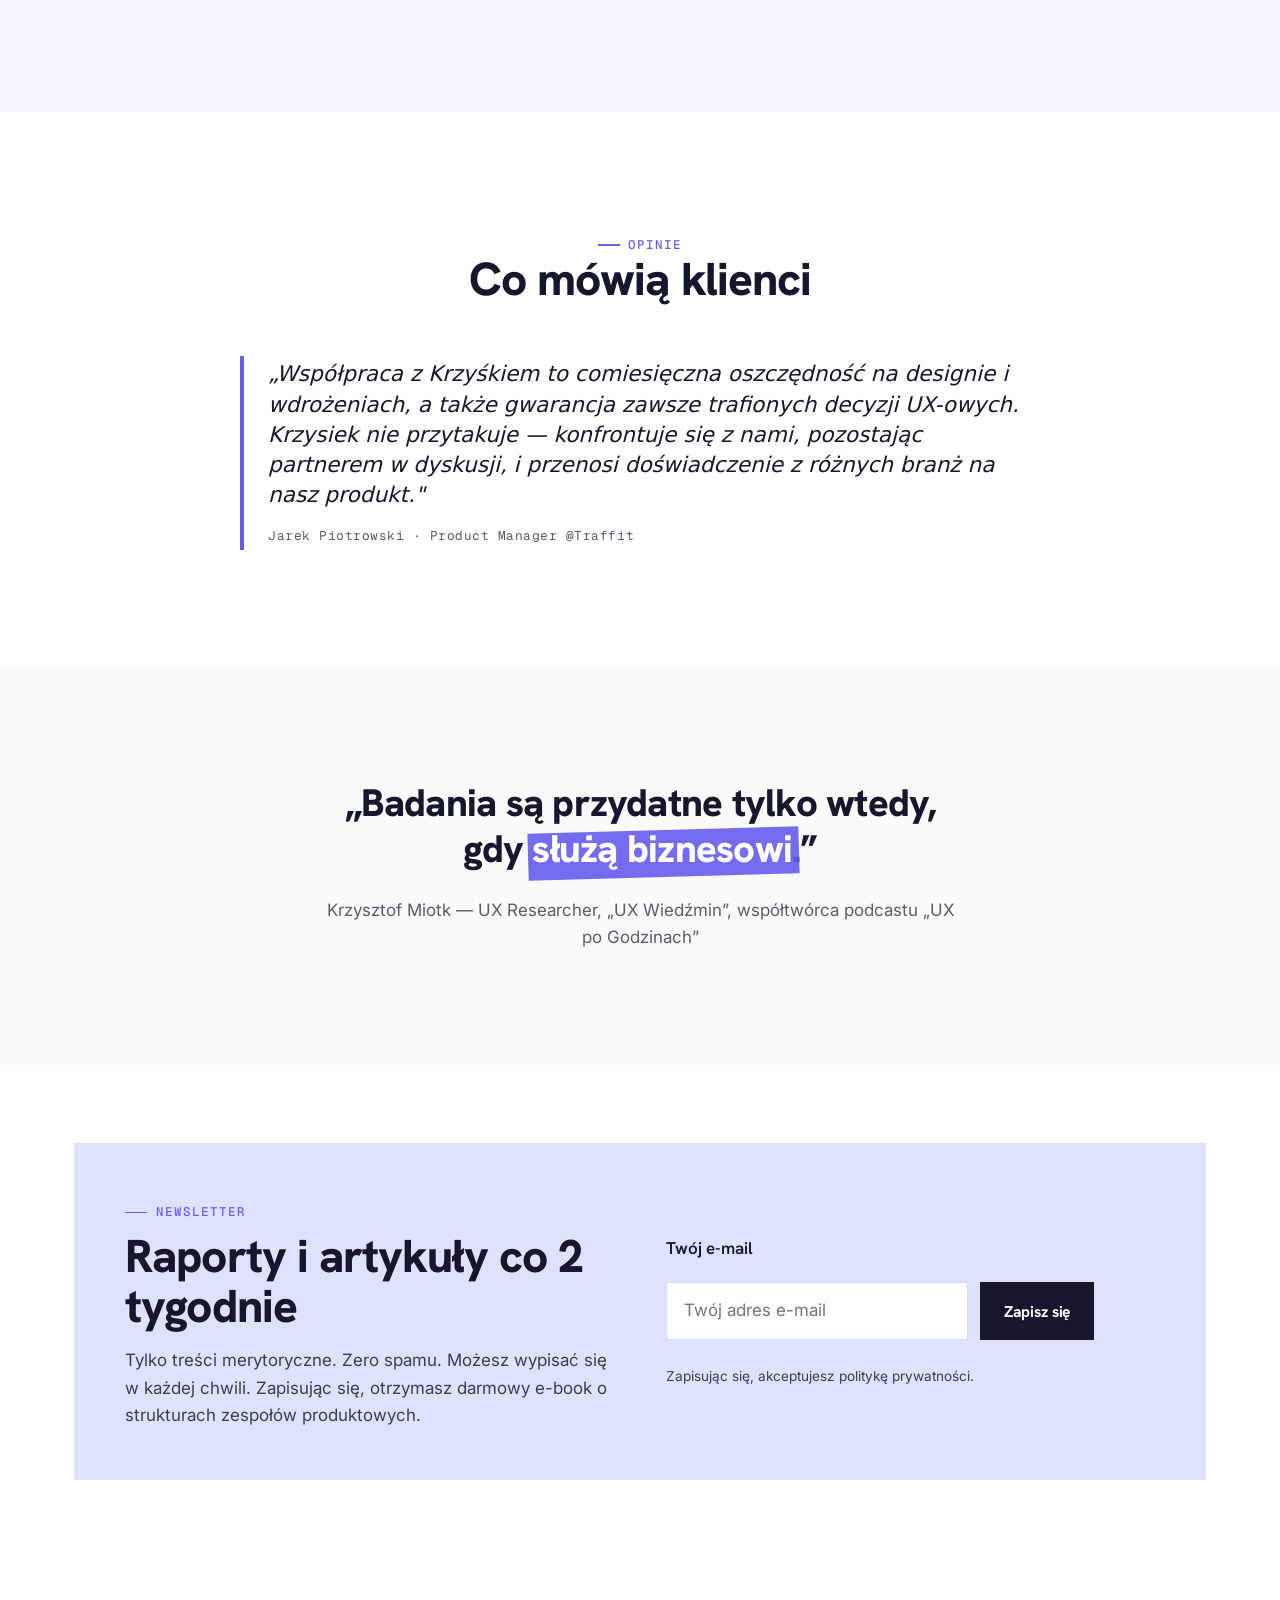
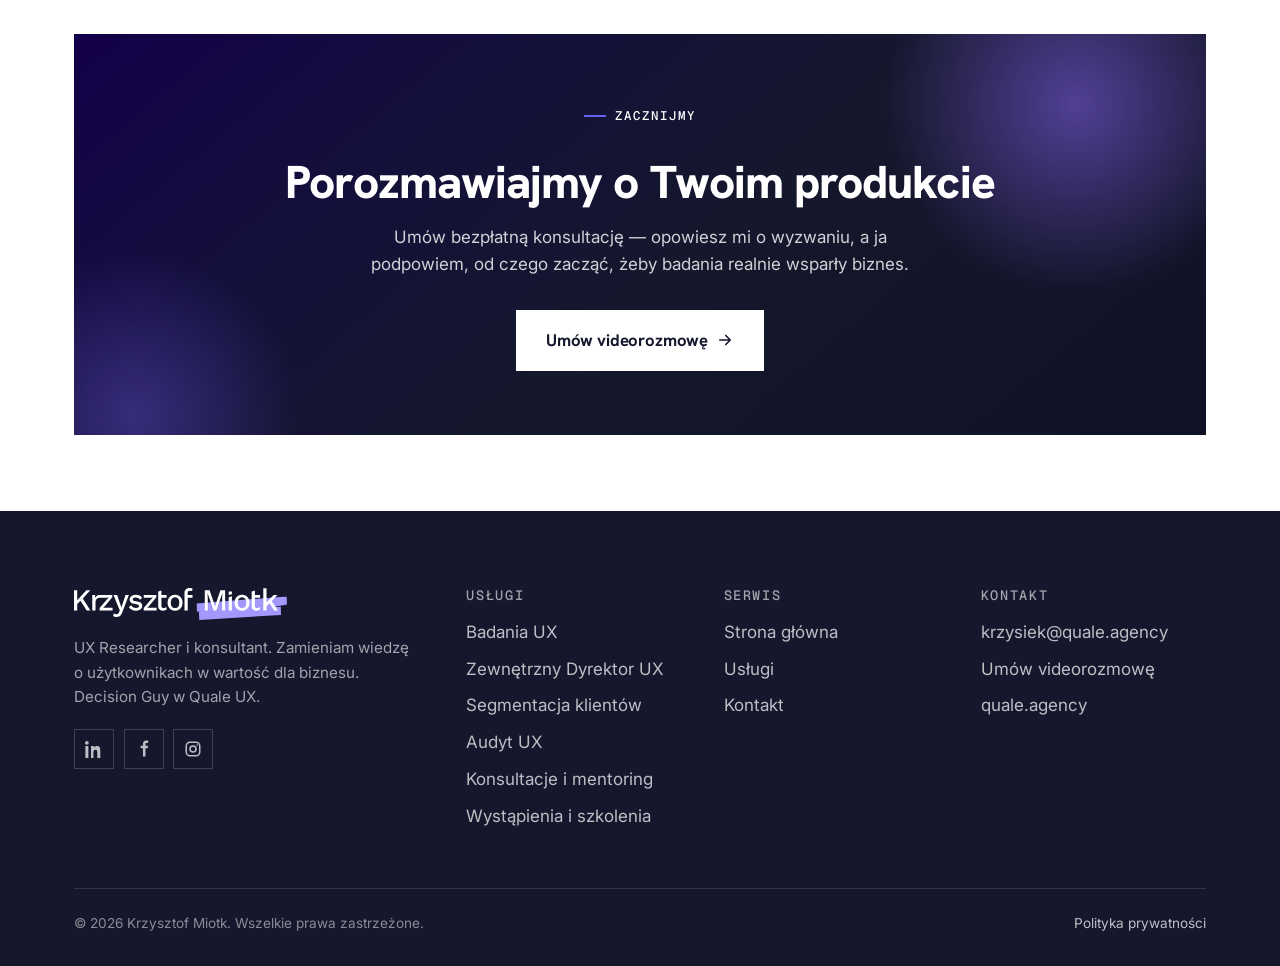
==== commit f48bde52: "P2 z audytu: SEO/social, dostępność, dowód społeczny - SEO/social: favicon SVG, obraz Open Graph 120" ====
--- a/index.html
+++ b/index.html
@@ -5,12 +5,31 @@
 <meta name="viewport" content="width=device-width, initial-scale=1" />
 <title>Krzysztof Miotk — Zamieniam wiedzę o użytkownikach w wartość dla biznesu</title>
 <meta name="description" content="UX Researcher i konsultant. Pomagam silnym markom zwiększać konwersję i wartość klienta w czasie dzięki User Experience opartemu na badaniach." />
+<link rel="canonical" href="https://agalapinska.github.io/krzysztof-miotk/index.html" />
+<meta name="theme-color" content="#6E47E5" />
+<link rel="icon" href="assets/favicon.svg" type="image/svg+xml" />
+<link rel="apple-touch-icon" href="assets/favicon.svg" />
+<meta property="og:type" content="website" />
+<meta property="og:locale" content="pl_PL" />
+<meta property="og:site_name" content="Krzysztof Miotk" />
+<meta property="og:title" content="Krzysztof Miotk — Zamieniam wiedzę o użytkownikach w wartość dla biznesu" />
+<meta property="og:description" content="UX Researcher i konsultant. Pomagam silnym markom zwiększać konwersję i wartość klienta dzięki badaniom UX." />
+<meta property="og:url" content="https://agalapinska.github.io/krzysztof-miotk/index.html" />
+<meta property="og:image" content="https://agalapinska.github.io/krzysztof-miotk/assets/og-image.jpg" />
+<meta property="og:image:width" content="1200" />
+<meta property="og:image:height" content="630" />
+<meta name="twitter:card" content="summary_large_image" />
+<meta name="twitter:title" content="Krzysztof Miotk — UX Research & Consulting" />
+<meta name="twitter:description" content="Zamieniam wiedzę o użytkownikach w wartość dla biznesu." />
+<meta name="twitter:image" content="https://agalapinska.github.io/krzysztof-miotk/assets/og-image.jpg" />
 <link rel="preconnect" href="https://fonts.googleapis.com" />
 <link rel="preconnect" href="https://fonts.gstatic.com" crossorigin />
 <link href="https://fonts.googleapis.com/css2?family=Hanken+Grotesk:wght@400;500;600;700;800;900&family=Inter:wght@400;500;600;700&family=Geist+Mono:wght@400;500&display=swap" rel="stylesheet" />
 <link rel="stylesheet" href="css/styles.css" />
+<script type="application/ld+json">{"@context":"https://schema.org","@type":"Person","name":"Krzysztof Miotk","jobTitle":"UX Researcher i konsultant","description":"Zamieniam wiedzę o użytkownikach w wartość dla biznesu.","email":"krzysiek@quale.agency","url":"https://agalapinska.github.io/krzysztof-miotk/","worksFor":{"@type":"Organization","name":"Quale","url":"https://quale.agency"},"sameAs":["https://quale.agency"],"knowsAbout":["UX Research","Badania UX","Audyt UX","Segmentacja klientów","Strategia UX"]}</script>
 </head>
 <body>
+<a class="skip-link" href="#main">Przejdź do treści</a>
 
 <!-- ===================== HEADER ===================== -->
 <header class="site-header">
@@ -33,13 +52,13 @@
       <a href="kontakt.html">Kontakt</a>
     </nav>
     <div class="nav-cta">
-      <a href="kontakt.html" class="btn btn--primary nav-desk">Umów rozmowę</a>
+      <a href="kontakt.html#kalendarz" class="btn btn--primary nav-desk">Umów rozmowę</a>
       <button class="nav-toggle" aria-label="Menu" aria-expanded="false" aria-controls="menu"><span></span></button>
     </div>
   </div>
 </header>
 
-<main>
+<main id="main">
 <!-- ===================== HERO ===================== -->
 <section class="hero">
   <div class="wrap hero-grid">
@@ -148,15 +167,15 @@
         <li><svg viewBox="0 0 24 24" fill="none" stroke="currentColor" stroke-width="2" stroke-linecap="round" stroke-linejoin="round"><path d="M20 6L9 17l-5-5"/></svg> Łączę badania jakościowe i ilościowe z twardą analityką.</li>
         <li><svg viewBox="0 0 24 24" fill="none" stroke="currentColor" stroke-width="2" stroke-linecap="round" stroke-linejoin="round"><path d="M20 6L9 17l-5-5"/></svg> Każdą rekomendację wiążę z metryką biznesową: konwersją, LTV, retencją.</li>
         <li><svg viewBox="0 0 24 24" fill="none" stroke="currentColor" stroke-width="2" stroke-linecap="round" stroke-linejoin="round"><path d="M20 6L9 17l-5-5"/></svg> Uczę zespoły, by po współpracy potrafiły działać samodzielnie.</li>
-        <li><svg viewBox="0 0 24 24" fill="none" stroke="currentColor" stroke-width="2" stroke-linecap="round" stroke-linejoin="round"><path d="M20 6L9 17l-5-5"/></svg> 8+ lat praktyki i nauczania — od 2017 wykładam UX research.</li>
+        <li><svg viewBox="0 0 24 24" fill="none" stroke="currentColor" stroke-width="2" stroke-linecap="round" stroke-linejoin="round"><path d="M20 6L9 17l-5-5"/></svg> Od 2017 wykładam UX research; „UX Wiedźmin" i współtwórca podcastu „UX po Godzinach".</li>
       </ul>
       <a href="kontakt.html" class="link-arrow mt-3">Porozmawiajmy o Twoim produkcie <svg viewBox="0 0 24 24" fill="none" stroke="currentColor" stroke-width="2.2" stroke-linecap="round" stroke-linejoin="round"><path d="M5 12h14M13 6l6 6-6 6"/></svg></a>
     </div>
     <div class="stats reveal" style="grid-template-columns:1fr 1fr; gap:18px;">
-      <div class="card stat"><div class="num">8+</div><div class="cap">lat praktyki i nauczania UX research</div></div>
-      <div class="card stat"><div class="num">#1</div><div class="cap">kierunek studiów UX research w Polsce</div></div>
-      <div class="card stat"><div class="num">100+</div><div class="cap">przebadanych ścieżek i procesów</div></div>
-      <div class="card stat"><div class="num">2017</div><div class="cap">współprowadzę „UX po Godzinach”</div></div>
+      <div class="card stat"><div class="num">2500+</div><div class="cap">sesji badawczych w kilkudziesięciu firmach</div></div>
+      <div class="card stat"><div class="num">#1</div><div class="cap">jedyny kierownik studiów UX research w Polsce</div></div>
+      <div class="card stat"><div class="num">2017</div><div class="cap">od tego roku wykładam i uczę UX</div></div>
+      <div class="card stat"><div class="num">50–100</div><div class="cap">badaczy rocznie korzysta z mojego know-how</div></div>
     </div>
   </div>
 </section>
@@ -184,6 +203,22 @@
       <div class="step stack">
         <h4>Wdrożenie i efekt</h4>
         <p class="muted" style="font-size:.95rem">Wspieram wdrożenie i mierzę wpływ na konwersję oraz wartość klienta.</p>
+      </div>
+    </div>
+  </div>
+</section>
+
+<!-- ===================== OPINIA ===================== -->
+<section class="section">
+  <div class="wrap">
+    <div class="section-head center reveal">
+      <p class="eyebrow" style="justify-content:center">Opinie</p>
+      <h2>Co mówią klienci</h2>
+    </div>
+    <div class="reveal" style="max-width:800px; margin-inline:auto">
+      <div class="testimonial">
+        <p>„Współpraca z Krzyśkiem to comiesięczna oszczędność na designie i wdrożeniach, a także gwarancja zawsze trafionych decyzji UX-owych. Krzysiek nie przytakuje — konfrontuje się z nami, pozostając partnerem w dyskusji, i przenosi doświadczenie z różnych branż na nasz produkt."</p>
+        <div class="who">Jarek Piotrowski · Product Manager @Traffit</div>
       </div>
     </div>
   </div>
--- a/css/styles.css
+++ b/css/styles.css
@@ -21,7 +21,7 @@
   --bg-tint:          oklch(97.5% 0.012 285);
   --ink:              #15172c;
   --ink-soft:         #3a3d52;
-  --muted:            #6a6d80;
+  --muted:            #585b6e;
   --muted-2:          #9094a6;
   --line:             oklch(91% 0.008 285);
   --line-strong:      oklch(86% 0.012 285);
@@ -65,6 +65,10 @@
 button { font: inherit; cursor: pointer; border: none; background: none; }
 ul { list-style: none; padding: 0; }
 :focus-visible { outline: 3px solid var(--brand); outline-offset: 3px; border-radius: 4px; }
+
+/* Skip-link (dostępność) */
+.skip-link { position: absolute; left: -9999px; top: 0; z-index: 300; background: var(--brand); color: #fff; padding: .7rem 1.2rem; font-family: var(--font-display); font-weight: 700; }
+.skip-link:focus { left: 8px; top: 8px; }
 
 /* ------------------------------------------------------------ Typografia */
 h1, h2, h3, h4 {
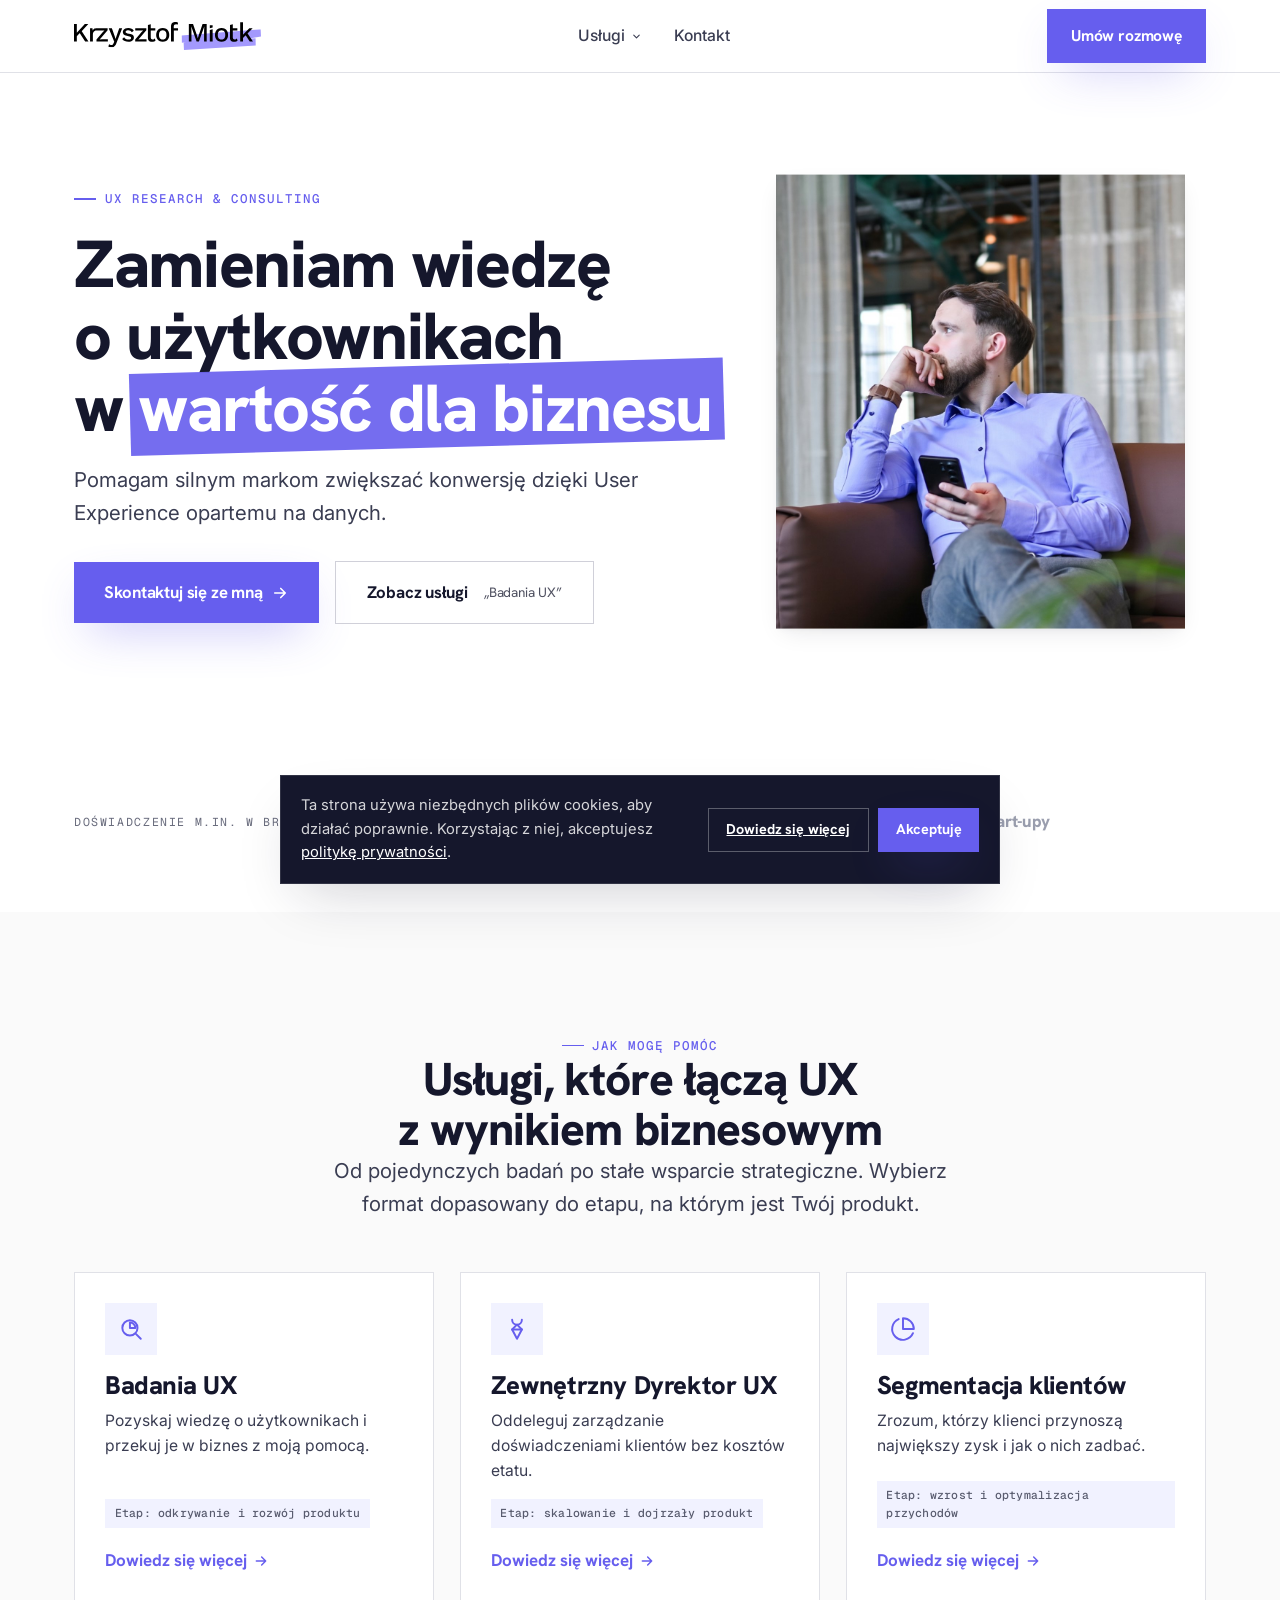
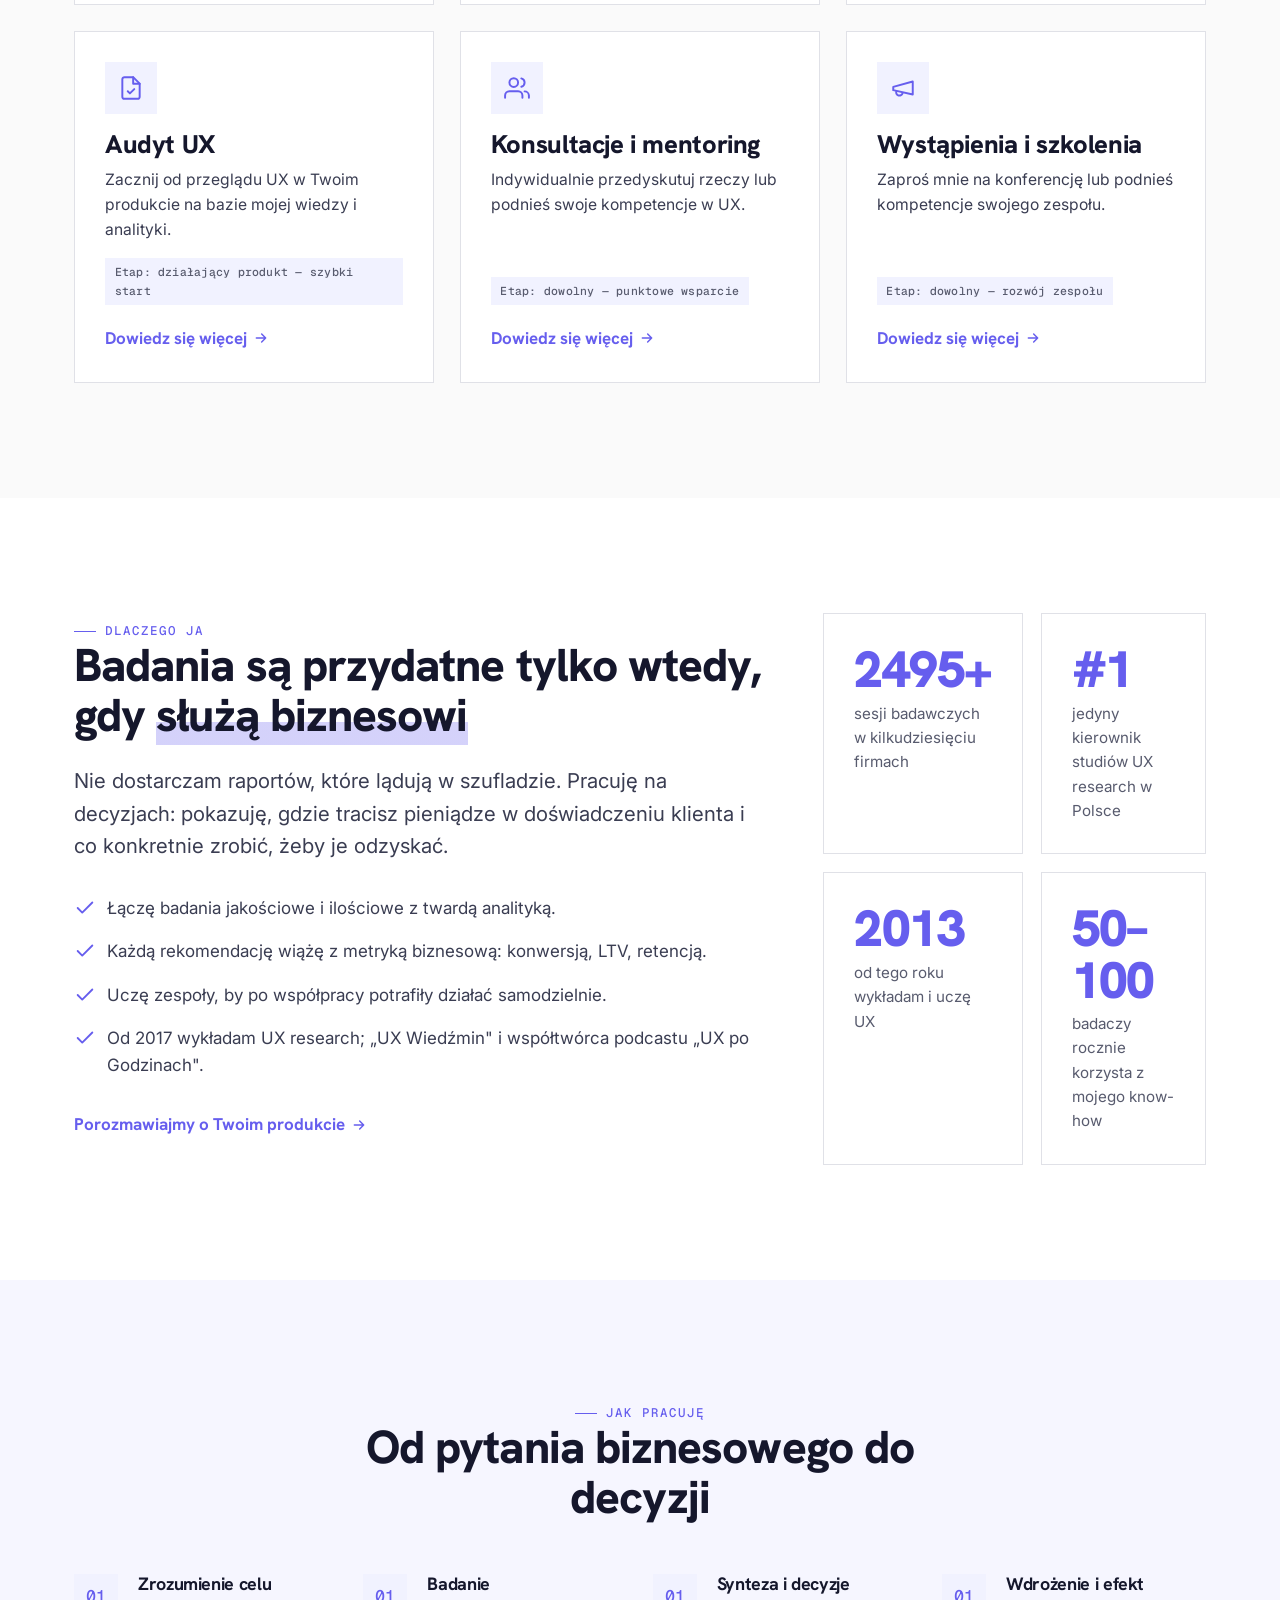
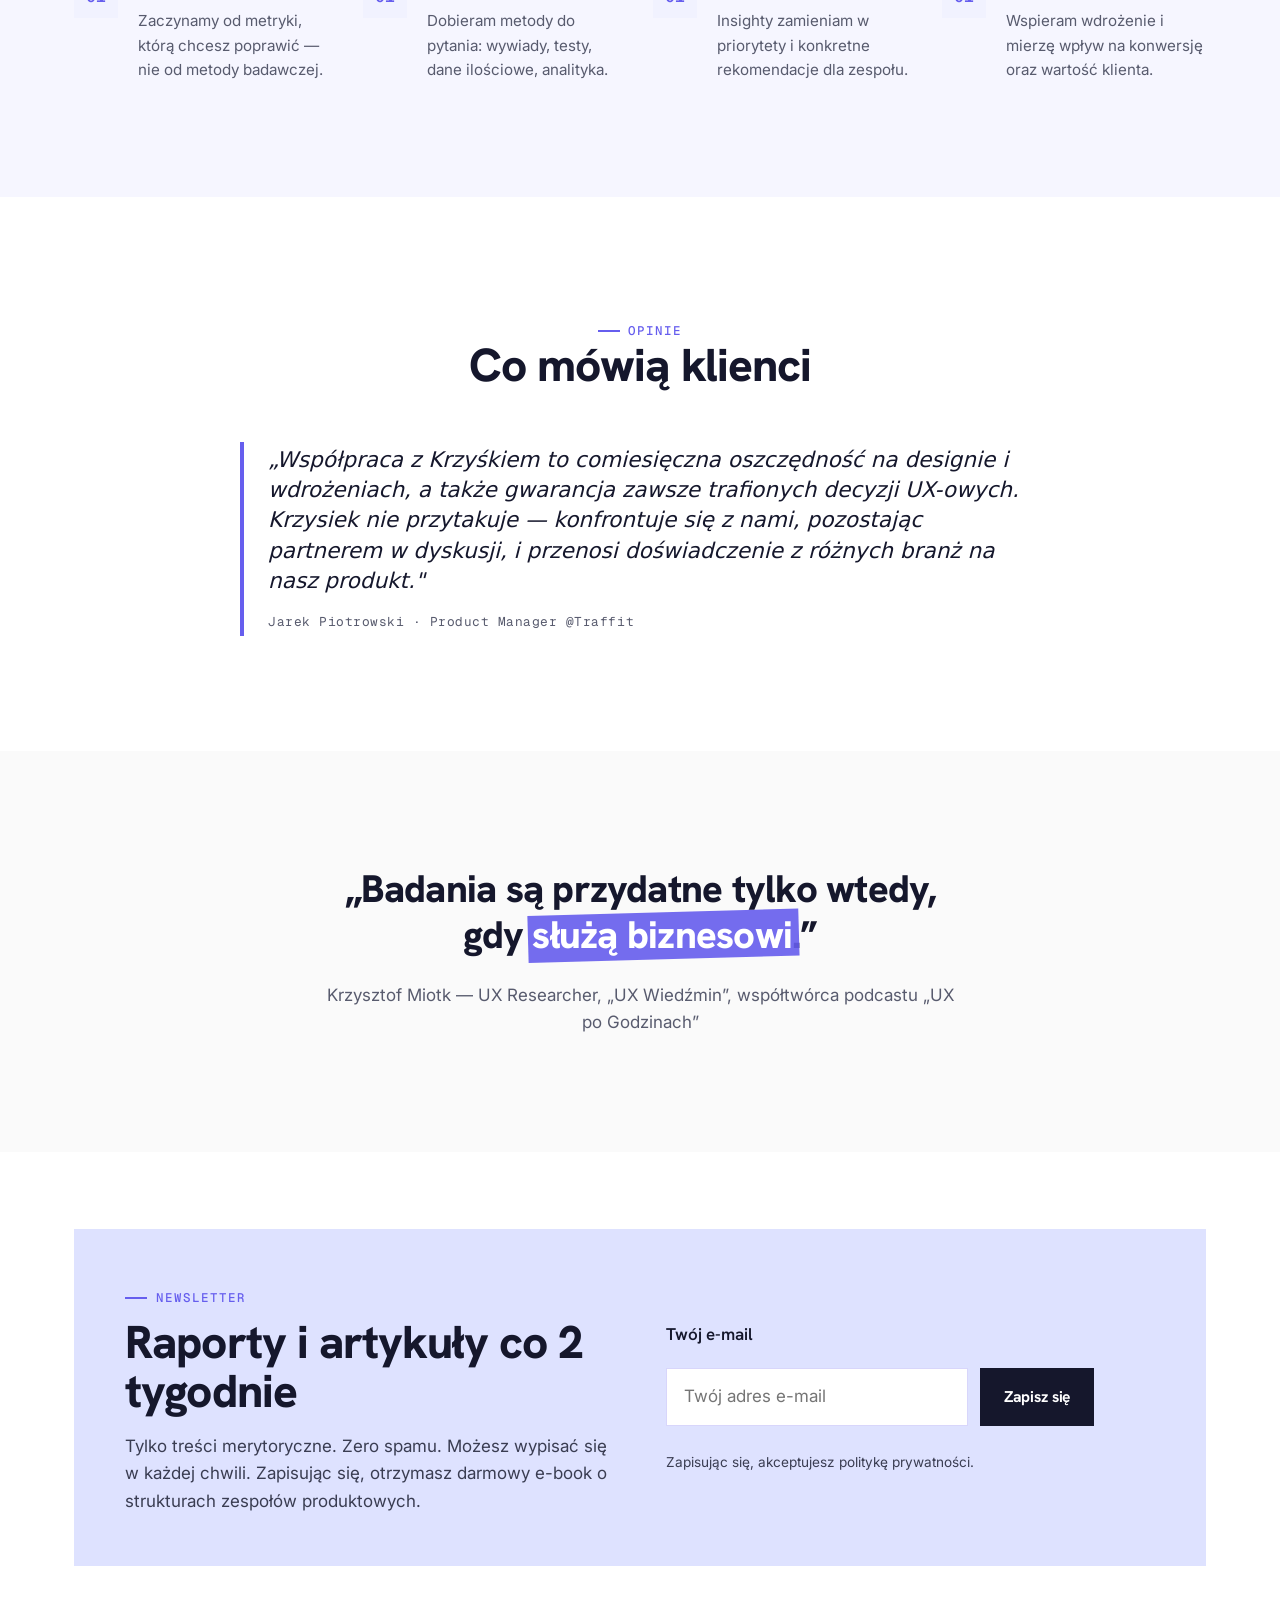
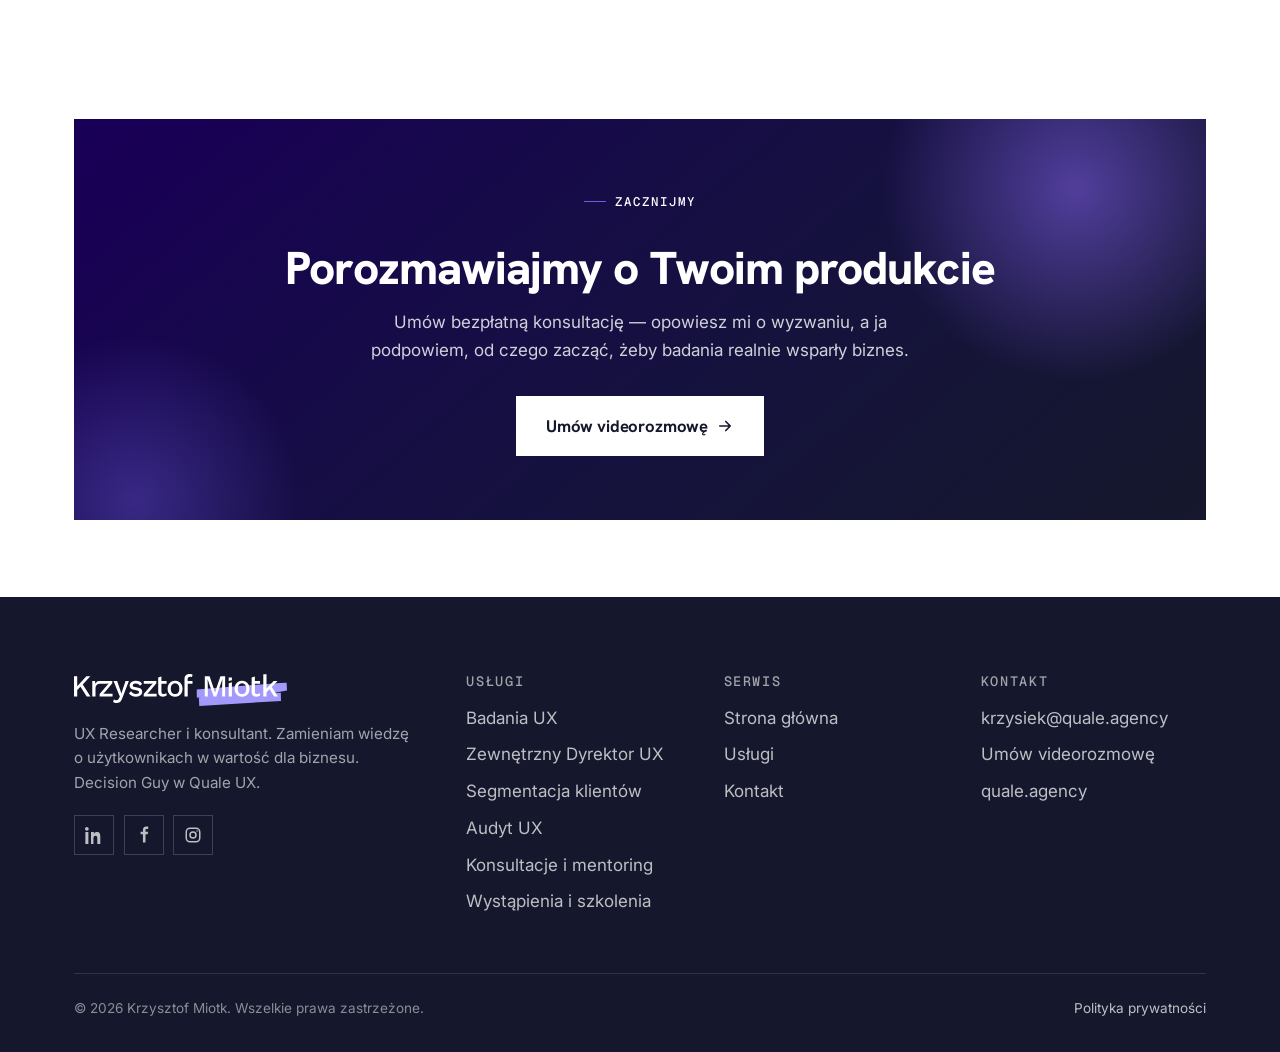
==== commit 1305dd97: "Strona główna: ikony i animacje wg designu Claude Design (Quale) - Nowe zdjęcie hero (portret w lofc" ====
--- a/index.html
+++ b/index.html
@@ -40,13 +40,22 @@
     <nav class="nav-links" aria-label="Główna nawigacja">
       <div class="nav-item">
         <a href="uslugi.html" class="nav-top" aria-haspopup="true">Usługi <svg class="chev" viewBox="0 0 24 24" fill="none" stroke="currentColor" stroke-width="2.4" stroke-linecap="round" stroke-linejoin="round"><path d="M6 9l6 6 6-6"/></svg></a>
-        <div class="submenu">
-          <a href="badania-ux.html">Badania UX</a>
-          <a href="zewnetrzny-dyrektor-ux.html">Zewnętrzny Dyrektor UX</a>
-          <a href="segmentacja-klientow.html">Segmentacja klientów</a>
-          <a href="audyt-ux.html">Audyt UX</a>
-          <a href="konsultacje-i-mentoring.html">Konsultacje i mentoring</a>
-          <a href="wystapienia-i-szkolenia.html">Wystąpienia i szkolenia</a>
+        <div class="megamenu">
+          <div class="wrap megamenu-inner">
+            <div class="mega-intro">
+              <p class="eyebrow">Usługi</p>
+              <h3>Wsparcie UX dopasowane do etapu Twojego produktu</h3>
+              <a href="uslugi.html" class="link-arrow">Wszystkie usługi <svg viewBox="0 0 24 24" fill="none" stroke="currentColor" stroke-width="2.2" stroke-linecap="round" stroke-linejoin="round"><path d="M5 12h14M13 6l6 6-6 6"/></svg></a>
+            </div>
+            <div class="mega-grid">
+              <a href="badania-ux.html"><span class="mega-name">Badania UX <svg viewBox="0 0 24 24" fill="none" stroke="currentColor" stroke-width="2.4" stroke-linecap="round" stroke-linejoin="round"><path d="M5 12h14M13 6l6 6-6 6"/></svg></span><span class="mega-desc">Pozyskaj wiedzę o użytkownikach i przekuj je w biznes z moją pomocą.</span></a>
+              <a href="zewnetrzny-dyrektor-ux.html"><span class="mega-name">Zewnętrzny Dyrektor UX <svg viewBox="0 0 24 24" fill="none" stroke="currentColor" stroke-width="2.4" stroke-linecap="round" stroke-linejoin="round"><path d="M5 12h14M13 6l6 6-6 6"/></svg></span><span class="mega-desc">Oddeleguj zarządzanie doświadczeniami Twoich klientów bez kosztów etatu.</span></a>
+              <a href="segmentacja-klientow.html"><span class="mega-name">Segmentacja klientów <svg viewBox="0 0 24 24" fill="none" stroke="currentColor" stroke-width="2.4" stroke-linecap="round" stroke-linejoin="round"><path d="M5 12h14M13 6l6 6-6 6"/></svg></span><span class="mega-desc">Zrozum, którzy klienci przynoszą największy zysk i jak o nich zadbać.</span></a>
+              <a href="audyt-ux.html"><span class="mega-name">Audyt UX <svg viewBox="0 0 24 24" fill="none" stroke="currentColor" stroke-width="2.4" stroke-linecap="round" stroke-linejoin="round"><path d="M5 12h14M13 6l6 6-6 6"/></svg></span><span class="mega-desc">Zacznij od przeglądu UX w Twoim produkcie na bazie mojej wiedzy i analityki.</span></a>
+              <a href="konsultacje-i-mentoring.html"><span class="mega-name">Konsultacje i mentoring <svg viewBox="0 0 24 24" fill="none" stroke="currentColor" stroke-width="2.4" stroke-linecap="round" stroke-linejoin="round"><path d="M5 12h14M13 6l6 6-6 6"/></svg></span><span class="mega-desc">Indywidualnie przedyskutuj rzeczy lub podnieś swoje kompetencje w UX.</span></a>
+              <a href="wystapienia-i-szkolenia.html"><span class="mega-name">Wystąpienia i szkolenia <svg viewBox="0 0 24 24" fill="none" stroke="currentColor" stroke-width="2.4" stroke-linecap="round" stroke-linejoin="round"><path d="M5 12h14M13 6l6 6-6 6"/></svg></span><span class="mega-desc">Zaproś mnie na konferencję lub podnieś kompetencje swojego zespołu.</span></a>
+            </div>
+          </div>
         </div>
       </div>
       <a href="kontakt.html">Kontakt</a>
@@ -65,16 +74,16 @@
     <div>
       <p class="eyebrow" style="margin-bottom:1.2rem">UX Research &amp; Consulting</p>
       <h1>Zamieniam wiedzę o&nbsp;użytkownikach w&nbsp;<span class="mark mark--text">wartość dla biznesu</span></h1>
-      <p class="lead">Pomagam silnym markom zwiększać konwersję i wartość klienta w czasie dzięki User Experience opartemu na badaniach — nie na opiniach.</p>
+      <p class="lead">Pomagam silnym markom zwiększać konwersję dzięki User Experience opartemu na danych.</p>
       <div class="hero-cta">
         <a href="kontakt.html" class="btn btn--primary btn--lg">Skontaktuj się ze mną
           <svg viewBox="0 0 24 24" fill="none" stroke="currentColor" stroke-width="2.2" stroke-linecap="round" stroke-linejoin="round"><path d="M5 12h14M13 6l6 6-6 6"/></svg>
         </a>
-        <a href="uslugi.html" class="btn btn--ghost btn--lg">Zobacz usługi</a>
-      </div>
-    </div>
-    <figure class="figure hero-figure">
-      <img class="portrait-photo" src="assets/img/krzysztof-portret.jpg" alt="Krzysztof Miotk — Decision Guy w Quale UX, inaczej Wiedźmin UX" width="280" height="316" />
+        <a href="uslugi.html" class="btn btn--ghost btn--lg">Zobacz usługi<span class="svc-roller" aria-hidden="true"><span data-svc-word>„Badania UX”</span></span></a>
+      </div>
+    </div>
+    <figure class="figure hero-figure reveal">
+      <img class="hero-photo" data-parallax="-0.015" src="assets/img/krzysztof-hero.jpg" alt="Krzysztof Miotk — UX Researcher i konsultant" width="1120" height="1493" />
     </figure>
   </div>
 </section>
@@ -101,55 +110,61 @@
     <div class="grid grid-3 reveal">
       <a href="badania-ux.html" class="card">
         <div class="ico">
-          <svg viewBox="0 0 24 24" fill="none" stroke="currentColor" stroke-width="1.8" stroke-linecap="round" stroke-linejoin="round"><circle cx="11" cy="11" r="7"/><path d="M21 21l-4.3-4.3"/></svg>
+          <svg data-ico viewBox="0 0 24 24" fill="none" stroke="currentColor" stroke-width="1.8" stroke-linecap="round" stroke-linejoin="round"><circle cx="11" cy="11" r="7"/><path d="M21 21l-4.3-4.3"/><path d="M11 11V6a5 5 0 0 1 5 5z"/></svg>
         </div>
         <h3>Badania UX</h3>
         <p>Pozyskaj wiedzę o użytkownikach i przekuj je w biznes z moją pomocą.</p>
+        <span class="svc-stage">Etap: odkrywanie i rozwój produktu</span>
         <span class="card-foot link-arrow">Dowiedz się więcej <svg viewBox="0 0 24 24" fill="none" stroke="currentColor" stroke-width="2.2" stroke-linecap="round" stroke-linejoin="round"><path d="M5 12h14M13 6l6 6-6 6"/></svg></span>
       </a>
 
       <a href="zewnetrzny-dyrektor-ux.html" class="card">
         <div class="ico">
-          <svg viewBox="0 0 24 24" fill="none" stroke="currentColor" stroke-width="1.8" stroke-linecap="round" stroke-linejoin="round"><path d="M16 21v-2a4 4 0 0 0-4-4H6a4 4 0 0 0-4 4v2"/><circle cx="9" cy="7" r="4"/><path d="M22 21v-2a4 4 0 0 0-3-3.87M16 3.13a4 4 0 0 1 0 7.75"/></svg>
+          <svg data-ico viewBox="0 0 24 24" fill="none" stroke="currentColor" stroke-width="1.8" stroke-linecap="round" stroke-linejoin="round"><path d="M7.5 3.5a4.5 4.5 0 0 0 9 0"/><path d="M12 8l4.5 4.5L12 21l-4.5-8.5z"/><path d="M7.5 12.5h9"/></svg>
         </div>
         <h3>Zewnętrzny Dyrektor UX</h3>
         <p>Oddeleguj zarządzanie doświadczeniami klientów bez kosztów etatu.</p>
+        <span class="svc-stage">Etap: skalowanie i dojrzały produkt</span>
         <span class="card-foot link-arrow">Dowiedz się więcej <svg viewBox="0 0 24 24" fill="none" stroke="currentColor" stroke-width="2.2" stroke-linecap="round" stroke-linejoin="round"><path d="M5 12h14M13 6l6 6-6 6"/></svg></span>
       </a>
 
       <a href="segmentacja-klientow.html" class="card">
         <div class="ico">
-          <svg viewBox="0 0 24 24" fill="none" stroke="currentColor" stroke-width="1.8" stroke-linecap="round" stroke-linejoin="round"><path d="M21 21H4a1 1 0 0 1-1-1V3"/><path d="M7 16l4-5 3 3 5-7"/></svg>
+          <svg data-ico viewBox="0 0 24 24" fill="none" stroke="currentColor" stroke-width="1.8" stroke-linecap="round" stroke-linejoin="round"><path d="M21.21 15.89A10 10 0 1 1 8 2.83"/><path d="M22 12A10 10 0 0 0 12 2v10z"/></svg>
         </div>
         <h3>Segmentacja klientów</h3>
         <p>Zrozum, którzy klienci przynoszą największy zysk i jak o nich zadbać.</p>
+        <span class="svc-stage">Etap: wzrost i optymalizacja przychodów</span>
         <span class="card-foot link-arrow">Dowiedz się więcej <svg viewBox="0 0 24 24" fill="none" stroke="currentColor" stroke-width="2.2" stroke-linecap="round" stroke-linejoin="round"><path d="M5 12h14M13 6l6 6-6 6"/></svg></span>
       </a>
 
       <a href="audyt-ux.html" class="card">
         <div class="ico">
-          <svg viewBox="0 0 24 24" fill="none" stroke="currentColor" stroke-width="1.8" stroke-linecap="round" stroke-linejoin="round"><path d="M14 2H6a2 2 0 0 0-2 2v16a2 2 0 0 0 2 2h12a2 2 0 0 0 2-2V8z"/><path d="M14 2v6h6M9 15l2 2 4-4"/></svg>
+          <svg data-ico viewBox="0 0 24 24" fill="none" stroke="currentColor" stroke-width="1.8" stroke-linecap="round" stroke-linejoin="round"><path d="M14 2H6a2 2 0 0 0-2 2v16a2 2 0 0 0 2 2h12a2 2 0 0 0 2-2V8z"/><path d="M14 2v6h6"/><path d="M9 15l2 2 4-4"/></svg>
         </div>
         <h3>Audyt UX</h3>
         <p>Zacznij od przeglądu UX w Twoim produkcie na bazie mojej wiedzy i analityki.</p>
+        <span class="svc-stage">Etap: działający produkt — szybki start</span>
         <span class="card-foot link-arrow">Dowiedz się więcej <svg viewBox="0 0 24 24" fill="none" stroke="currentColor" stroke-width="2.2" stroke-linecap="round" stroke-linejoin="round"><path d="M5 12h14M13 6l6 6-6 6"/></svg></span>
       </a>
 
       <a href="konsultacje-i-mentoring.html" class="card">
         <div class="ico">
-          <svg viewBox="0 0 24 24" fill="none" stroke="currentColor" stroke-width="1.8" stroke-linecap="round" stroke-linejoin="round"><path d="M21 15a2 2 0 0 1-2 2H7l-4 4V5a2 2 0 0 1 2-2h14a2 2 0 0 1 2 2z"/></svg>
+          <svg data-ico viewBox="0 0 24 24" fill="none" stroke="currentColor" stroke-width="1.8" stroke-linecap="round" stroke-linejoin="round"><path d="M17 21v-2a4 4 0 0 0-4-4H5a4 4 0 0 0-4 4v2"/><circle cx="9" cy="7" r="4"/><path d="M23 21v-2a4 4 0 0 0-4-3.87"/><path d="M16 3.13a4 4 0 0 1 0 7.75"/></svg>
         </div>
         <h3>Konsultacje i mentoring</h3>
         <p>Indywidualnie przedyskutuj rzeczy lub podnieś swoje kompetencje w UX.</p>
+        <span class="svc-stage">Etap: dowolny — punktowe wsparcie</span>
         <span class="card-foot link-arrow">Dowiedz się więcej <svg viewBox="0 0 24 24" fill="none" stroke="currentColor" stroke-width="2.2" stroke-linecap="round" stroke-linejoin="round"><path d="M5 12h14M13 6l6 6-6 6"/></svg></span>
       </a>
 
       <a href="wystapienia-i-szkolenia.html" class="card">
         <div class="ico">
-          <svg viewBox="0 0 24 24" fill="none" stroke="currentColor" stroke-width="1.8" stroke-linecap="round" stroke-linejoin="round"><path d="M3 11l18-5v12L3 14v-3zM11.6 16.8a3 3 0 1 1-5.8-1.6"/></svg>
+          <svg data-ico viewBox="0 0 24 24" fill="none" stroke="currentColor" stroke-width="1.8" stroke-linecap="round" stroke-linejoin="round"><path d="M3 11l18-5v12L3 14v-3z"/><path d="M11.6 16.8a3 3 0 1 1-5.8-1.6"/></svg>
         </div>
         <h3>Wystąpienia i szkolenia</h3>
         <p>Zaproś mnie na konferencję lub podnieś kompetencje swojego zespołu.</p>
+        <span class="svc-stage">Etap: dowolny — rozwój zespołu</span>
         <span class="card-foot link-arrow">Dowiedz się więcej <svg viewBox="0 0 24 24" fill="none" stroke="currentColor" stroke-width="2.2" stroke-linecap="round" stroke-linejoin="round"><path d="M5 12h14M13 6l6 6-6 6"/></svg></span>
       </a>
     </div>
@@ -172,9 +187,9 @@
       <a href="kontakt.html" class="link-arrow mt-3">Porozmawiajmy o Twoim produkcie <svg viewBox="0 0 24 24" fill="none" stroke="currentColor" stroke-width="2.2" stroke-linecap="round" stroke-linejoin="round"><path d="M5 12h14M13 6l6 6-6 6"/></svg></a>
     </div>
     <div class="stats reveal" style="grid-template-columns:1fr 1fr; gap:18px;">
-      <div class="card stat"><div class="num">2500+</div><div class="cap">sesji badawczych w kilkudziesięciu firmach</div></div>
+      <div class="card stat"><div class="num" data-count="2500" data-suffix="+">2500+</div><div class="cap">sesji badawczych w kilkudziesięciu firmach</div></div>
       <div class="card stat"><div class="num">#1</div><div class="cap">jedyny kierownik studiów UX research w Polsce</div></div>
-      <div class="card stat"><div class="num">2017</div><div class="cap">od tego roku wykładam i uczę UX</div></div>
+      <div class="card stat"><div class="num" data-count="2017">2017</div><div class="cap">od tego roku wykładam i uczę UX</div></div>
       <div class="card stat"><div class="num">50–100</div><div class="cap">badaczy rocznie korzysta z mojego know-how</div></div>
     </div>
   </div>
@@ -260,7 +275,7 @@
 <!-- ===================== CTA BAND ===================== -->
 <section class="section section--tight">
   <div class="wrap">
-    <div class="cta-band reveal">
+    <div class="cta-band cta-anim reveal">
       <p class="eyebrow" style="justify-content:center; color:#fff">Zacznijmy</p>
       <h2>Porozmawiajmy o Twoim produkcie</h2>
       <p>Umów bezpłatną konsultację — opowiesz mi o wyzwaniu, a ja podpowiem, od czego zacząć, żeby badania realnie wsparły biznes.</p>
--- a/css/styles.css
+++ b/css/styles.css
@@ -180,22 +180,33 @@
 }
 .nav-cta { display: flex; align-items: center; gap: .75rem; }
 
-/* Dropdown „Usługi" */
-.nav-item { position: relative; display: inline-flex; align-items: center; }
+/* Mega-menu „Usługi" — belka na całą szerokość (wzorzec jak w sklepach) */
+.nav-item { position: static; display: inline-flex; align-items: center; }
 .nav-top { display: inline-flex; align-items: center; gap: .35rem; font-weight: 500; font-size: .98rem; color: var(--ink-soft); cursor: pointer; background: none; }
 .nav-top:hover, .nav-item:hover .nav-top { color: var(--ink); }
 .nav-top .chev { width: 11px; height: 11px; transition: transform .2s var(--ease); }
 .nav-item:hover .nav-top .chev { transform: rotate(180deg); }
-.submenu {
-  position: absolute; top: 100%; left: -12px; min-width: 270px;
-  background: #fff; border: 1px solid var(--line); box-shadow: var(--shadow);
-  padding: .4rem; opacity: 0; visibility: hidden; transform: translateY(6px);
-  transition: opacity .18s var(--ease), transform .18s var(--ease), visibility .18s;
-  display: flex; flex-direction: column;
-}
-.nav-item:hover .submenu, .nav-item:focus-within .submenu { opacity: 1; visibility: visible; transform: none; }
-.submenu a { padding: .65rem .8rem; font-size: .95rem; color: var(--ink-soft); font-weight: 500; }
-.submenu a:hover, .submenu a[aria-current="page"] { background: var(--bg-soft); color: var(--brand); }
+
+.megamenu {
+  position: absolute; left: 0; right: 0; top: 100%;
+  background: #fff; border-top: 1px solid var(--line); border-bottom: 1px solid var(--line);
+  box-shadow: var(--shadow-lg);
+  opacity: 0; visibility: hidden; transform: translateY(-10px);
+  transition: opacity .2s var(--ease), transform .2s var(--ease), visibility .2s;
+  z-index: 80;
+}
+.nav-item:hover .megamenu, .nav-item:focus-within .megamenu { opacity: 1; visibility: visible; transform: none; }
+.megamenu-inner { display: grid; grid-template-columns: 0.85fr 2.15fr; gap: clamp(2rem, 5vw, 5rem); padding-block: clamp(2rem, 3vw, 2.8rem); align-items: start; }
+.mega-intro .eyebrow { margin-bottom: .8rem; }
+.mega-intro h3 { font-size: 1.3rem; margin-bottom: 1.1rem; max-width: 20ch; }
+.mega-grid { display: grid; grid-template-columns: repeat(3, 1fr); gap: 1.4rem 2.2rem; }
+.mega-grid a { display: block; padding-bottom: 1rem; border-bottom: 1px solid var(--line); transition: border-color .15s; }
+.mega-grid a:hover { border-color: var(--brand); }
+.mega-name { display: flex; align-items: center; gap: .45rem; font-family: var(--font-display); font-weight: 700; font-size: 1.02rem; color: var(--ink); margin-bottom: .3rem; }
+.mega-grid a:hover .mega-name { color: var(--brand); }
+.mega-name svg { width: 14px; height: 14px; color: var(--brand); opacity: 0; transform: translateX(-5px); transition: .18s var(--ease); }
+.mega-grid a:hover .mega-name svg { opacity: 1; transform: none; }
+.mega-desc { display: block; font-size: .9rem; color: var(--muted); line-height: 1.45; }
 .nav-toggle { display: none; width: 44px; height: 44px; border-radius: 0px; align-items: center; justify-content: center; }
 .nav-toggle span, .nav-toggle span::before, .nav-toggle span::after {
   content: ""; display: block; width: 22px; height: 2px; background: var(--ink); border-radius: 2px; transition: .25s var(--ease); position: relative;
@@ -510,11 +521,18 @@
   body.nav-open .nav-links { transform: none; }
   .nav-links a { padding: 14px 0; border-bottom: 1px solid var(--line); font-size: 1.05rem; }
   .nav-links a[aria-current="page"]::after { display:none; }
-  /* dropdown -> lista na mobile */
+  /* mega-menu -> prosta lista na mobile */
   .nav-item { display: block; }
   .nav-top { width: 100%; justify-content: space-between; padding: 14px 0; border-bottom: 1px solid var(--line); font-size: 1.05rem; color: var(--ink); }
-  .submenu { position: static; opacity: 1; visibility: visible; transform: none; box-shadow: none; border: none; min-width: 0; padding: .4rem 0 .6rem .9rem; }
-  .submenu a { font-size: 1rem; }
+  .megamenu { position: static; opacity: 1; visibility: visible; transform: none; box-shadow: none; border: none; }
+  .megamenu .wrap { padding-inline: 0; }
+  .megamenu-inner { grid-template-columns: 1fr; gap: 0; padding-block: .3rem .6rem; }
+  .mega-intro { display: none; }
+  .mega-grid { grid-template-columns: 1fr; gap: 0; padding-left: .9rem; }
+  .mega-grid a { padding: .7rem 0; }
+  .mega-name { font-weight: 500; font-size: 1rem; margin-bottom: 0; }
+  .mega-name svg { display: none; }
+  .mega-desc { display: none; }
   .nav-item:hover .nav-top .chev { transform: none; }
   .nav-toggle { display: inline-flex; }
   .nav .btn--primary.nav-desk { display:none; }
@@ -531,3 +549,48 @@
   .hero-badge { left: 14px; right: 14px; bottom: 14px; background: oklch(20% 0.12 282 / .72); border-color: oklch(100% 0 0 / .2); }
   .hero-badge .name { font-size: 1.15rem; line-height: 1.15; }
 }
+
+/* =========================================================================
+   Animacje i mikrointerakcje (z designu „Strona główna — ikony i animacje")
+   ========================================================================= */
+::selection { background: oklch(57.2% 0.21 280 / .25); }
+
+@keyframes km-ripple { from { transform: scale(0); opacity: .4; } to { transform: scale(2.6); opacity: 0; } }
+@keyframes km-gradient-drift { 0%{background-position:0% 0%} 25%{background-position:80% 30%} 50%{background-position:100% 100%} 75%{background-position:20% 70%} 100%{background-position:0% 0%} }
+@keyframes km-glow-pulse { 0%,100%{opacity:.4;transform:scale(1) translate(0,0)} 33%{opacity:1;transform:scale(1.18) translate(-40px,30px)} 66%{opacity:.7;transform:scale(1.05) translate(30px,-20px)} }
+
+/* Marker animowany (wjeżdża scaleX) */
+.mark::before { transform-origin: left center; }
+.mark.mark-hidden::before { transform: rotate(-1.6deg) scaleX(0); }
+.mark.mark-in::before { transform: rotate(-1.6deg) scaleX(1); transition: transform .55s cubic-bezier(.22,.61,.36,1); }
+
+/* Glow na kartach (podąża za kursorem) */
+.card { position: relative; }
+.card-glow { position: absolute; inset: 0; opacity: 0; pointer-events: none; transition: opacity .3s; z-index: 0; }
+.card > *:not(.card-glow) { position: relative; z-index: 1; }
+
+/* Ripple na przyciskach */
+.btn { position: relative; overflow: hidden; }
+.btn .km-ripple { position: absolute; border-radius: 50%; background: currentColor; pointer-events: none; opacity: .35; }
+
+/* Zdjęcie hero (wysoki portret) */
+.hero-photo { width:100%; height:auto; aspect-ratio: 9/10; object-fit: cover; object-position: 50% 18%; display:block; box-shadow: var(--shadow-brand); }
+
+/* Plakietka „Etap:" na karcie usługi */
+.svc-stage { margin-top: 1rem; display: inline-flex; align-self: flex-start; align-items: center; font-family: var(--font-mono); font-weight: 500; font-size: .72rem; letter-spacing: .02em; color: var(--muted); background: var(--brand-lighter); padding: .32rem .6rem; }
+
+/* Cylinder z nazwami usług (hero) */
+.svc-roller { display:inline-flex; align-items:center; perspective:500px; white-space:nowrap; overflow:hidden; font-weight:400; font-size:.85rem; opacity:.75; margin-left:.55rem; }
+.svc-roller span { display:inline-block; transform-origin:center center; backface-visibility:hidden; will-change:transform,opacity; }
+
+/* CTA band — animowany, dryfujący gradient + pulsujące poświaty */
+.cta-band.cta-anim { background: linear-gradient(140deg, oklch(22% 0.14 282) 0%, #15172c 28%, oklch(42% 0.19 288) 50%, #15172c 72%, oklch(20% 0.1 295) 100%); background-size: 350% 350%; animation: km-gradient-drift 12s ease-in-out infinite; }
+.cta-band.cta-anim::before { animation: km-glow-pulse 9s ease-in-out infinite; }
+.cta-band.cta-anim::after  { animation: km-glow-pulse 11s ease-in-out 3s infinite; }
+
+@media (prefers-reduced-motion: reduce) {
+  .cta-band.cta-anim { animation: none; }
+  .cta-band.cta-anim::before, .cta-band.cta-anim::after { animation: none; }
+  .mark.mark-hidden::before { transform: rotate(-1.6deg) scaleX(1); }
+  .svc-roller { display: none; }
+}
